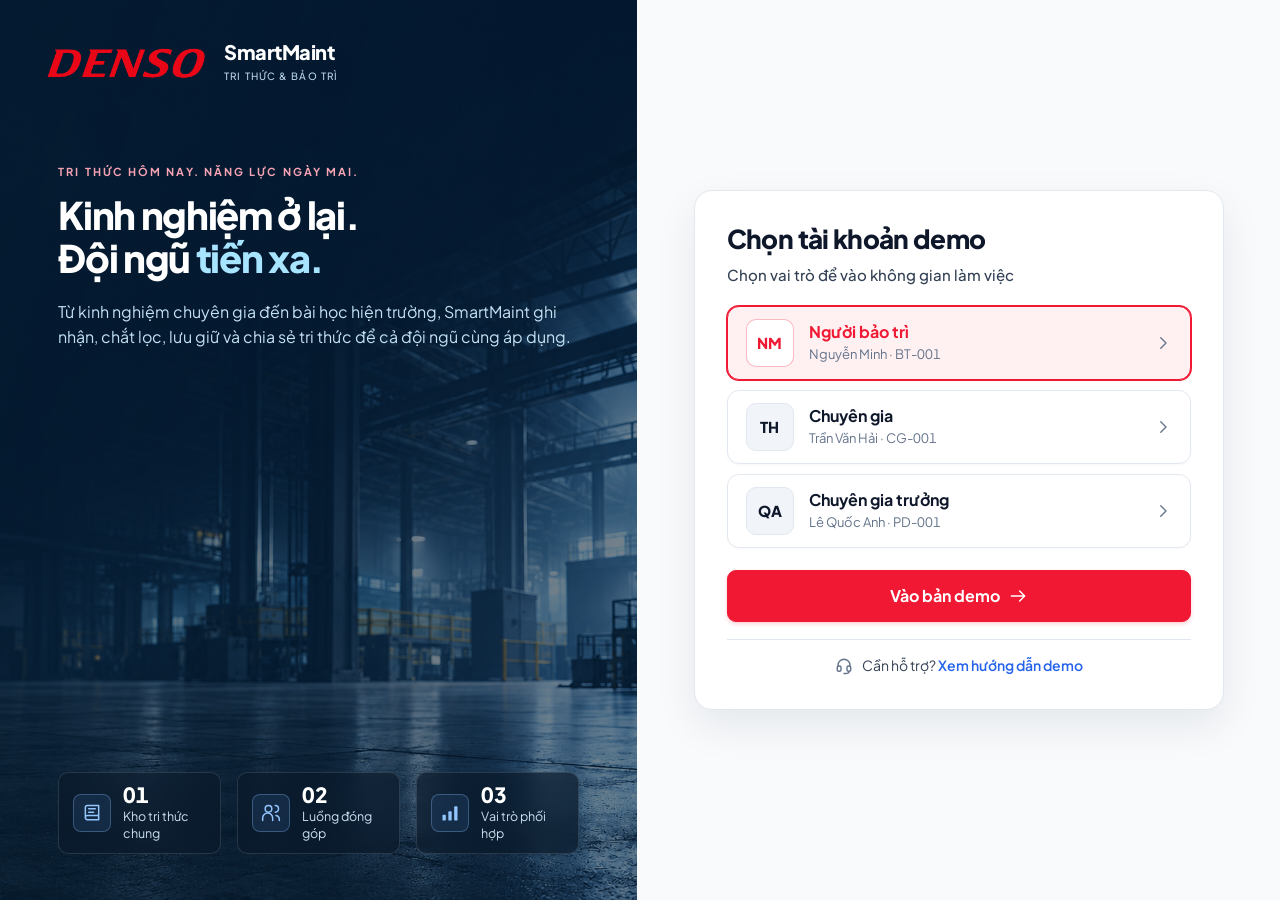
==== frontend/index.html @ ee22d3c8 "Add SmartMaint demo with visual README, Docker setup and deployment configuration" ====
<!doctype html>
<html lang="vi">
  <head>
    <meta charset="UTF-8" />
    <meta name="viewport" content="width=device-width, initial-scale=1.0" />
    <meta name="theme-color" content="#142b3a" />
    <meta name="description" content="Prototype kho tri thức chuyên gia và hồ sơ bảo trì DENSO SmartMaint." />
    <title>DENSO SmartMaint · Tri thức & Bảo trì</title>
    <link rel="icon" type="image/png" href="assets/images/logonho.png" />
    <link rel="apple-touch-icon" href="assets/images/logonho.png" />
    <link rel="stylesheet" href="assets/css/fonts.css" />
    <link rel="stylesheet" href="assets/css/styles.css" />
    <link rel="stylesheet" href="assets/css/theme-compat.css" />
    <link rel="stylesheet" href="workspace/workspace.css" />
  </head>
  <body>
    <a class="skip-link" href="#main-content">Đến nội dung chính</a>
    <div id="app"></div>
    <div id="toast" class="toast" role="status" aria-live="polite"></div>
    <dialog id="modal" class="modal" aria-labelledby="modal-title"></dialog>
    <noscript>Vui lòng bật JavaScript để sử dụng prototype tương tác này.</noscript>
    <script src="prototype/core.js"></script>
    <script src="prototype/data.js"></script>
    <script src="prototype/knowledge.js"></script>
    <script src="prototype/cases.js"></script>
    <script src="assets/js/app.js"></script>
    <script src="prototype/presentation.js"></script>
    <script src="prototype/presentation-engine.js"></script>
    <script src="workspace/workspace.js"></script>
    <script src="prototype/backend.js"></script>
    <script src="prototype/database-views.js"></script>
    <script src="prototype/knowledge-api.js"></script>
  </body>
</html>
---- frontend/assets/css/fonts.css ----
@font-face {
  font-family: 'Plus Jakarta Sans';
  font-style: italic;
  font-weight: 400;
  font-display: swap;
  src: url(../fonts/plus-jakarta-sans-1.ttf) format('truetype');
}
@font-face {
  font-family: 'Plus Jakarta Sans';
  font-style: normal;
  font-weight: 400;
  font-display: swap;
  src: url(../fonts/plus-jakarta-sans-2.ttf) format('truetype');
}
@font-face {
  font-family: 'Plus Jakarta Sans';
  font-style: normal;
  font-weight: 500;
  font-display: swap;
  src: url(../fonts/plus-jakarta-sans-3.ttf) format('truetype');
}
@font-face {
  font-family: 'Plus Jakarta Sans';
  font-style: normal;
  font-weight: 600;
  font-display: swap;
  src: url(../fonts/plus-jakarta-sans-4.ttf) format('truetype');
}
@font-face {
  font-family: 'Plus Jakarta Sans';
  font-style: normal;
  font-weight: 700;
  font-display: swap;
  src: url(../fonts/plus-jakarta-sans-5.ttf) format('truetype');
}
@font-face {
  font-family: 'Plus Jakarta Sans';
  font-style: normal;
  font-weight: 800;
  font-display: swap;
  src: url(../fonts/plus-jakarta-sans-6.ttf) format('truetype');
}
---- frontend/assets/css/styles.css ----
/* DENSO SmartMaint · industrial maintenance workspace · local prototype */
.tour-running { padding-bottom: 380px; }
.split-layout > aside.card > .card-head { flex-wrap: wrap; }
@media(min-width:1001px){.topbar .mobile-menu { display: none; }}
@media(max-width:760px){.tour-running .login-stats { display:flex; gap:12px; margin-top:18px; }.tour-running .login-stats .login-stat { display:flex; flex:1; padding-right:10px; font-size:13px; }.tour-running .login-stats .login-stat strong { font-size:20px; }}
.modal.tour-dialog { position: fixed; top: 12px; left: 50%; transform: translateX(-50%); bottom: auto; margin: 0; width: min(820px,calc(100vw - 24px)); max-width: 820px; max-height: calc(100dvh - 350px); z-index: 299; overflow: auto; }
.tour-dialog .modal-head { position: relative; }
.modal.tour-dialog[open] { animation: none; }
.tour-dialog .modal-footer { position: static; }
.tour-screen { position: fixed; inset: 0; z-index: 300; background: transparent; }
#tour-ring { position: fixed; z-index: 301; pointer-events: auto; padding: 0; background: transparent; cursor: pointer; border: 3px solid #ffcc6b; border-radius: 10px; box-shadow: 0 0 0 9999px #0a192d9e; }
.tour-panel { position: fixed; bottom: 18px; right: 24px; z-index: 302; width: min(700px, calc(100vw - 48px)); max-height: 52vh; overflow-y: auto; background: #fff; color: #182a3b; border: 1px solid #c4d0da; border-top: 5px solid var(--red); border-radius: 16px; padding: 20px 24px; box-shadow: 0 16px 68px #0006; }
.tour-heading { display: flex; align-items: center; justify-content: space-between; gap: 10px; }
.tour-chapter { color: #155c90; font-size: 14px; font-weight: 800; text-transform: uppercase; letter-spacing: .06em; }
.tour-count { color: #5e6d7b; font-size: 14px; font-weight: 700; margin-left: auto; }
.tour-panel h2 { margin: 14px 0 10px; font-size: 23px; }
.tour-panel p { font-size: 16px; line-height: 1.65; }
.tour-explain { display: grid; grid-template-columns: minmax(0, .85fr) minmax(0, 1.15fr); gap: 12px; margin: 12px 0 18px; }
.tour-detail { padding: 14px 16px; border-radius: 10px; background: #eef6fc; border: 1px solid #d8e9f4; }
.tour-detail-result { background: #f8fafb; border-color: #dce3e8; }
.tour-detail-label { display: block; color: #155c90; font-size: 11px; font-weight: 800; letter-spacing: .06em; margin-bottom: 6px; }
.tour-detail p { margin: 0; line-height: 1.45; overflow-wrap: anywhere; }
.tour-panel--briefing { top: 50%; bottom: auto; left: 50%; right: auto; transform: translate(-50%, -50%); width: min(860px, calc(100vw - 28px)); max-height: calc(100dvh - 28px); }
.tour-briefing { margin: 12px 0 18px; }
.tour-briefing-summary { padding: 12px 16px; border-left: 4px solid var(--red); background: var(--red-soft); font-weight: 650; }
.tour-briefing ol { padding-left: 24px; margin: 16px 0; display: grid; gap: 10px; }
.tour-briefing li { line-height: 1.5; padding-left: 5px; }
.tour-briefing li::marker { color: var(--red); font-weight: 800; }
.tour-briefing-note { padding: 12px 16px; border-radius: 8px; background: var(--blue-soft); color: var(--blue); font-size: 14px !important; }
.tour-progress { height: 4px; background: #e5ebf0; border-radius: 4px; overflow: hidden; }
.tour-progress span { display: block; height: 100%; background: var(--red); }
.tour-controls { display: flex; gap: 10px; align-items: center; }
.tour-controls .select { flex: 1; min-width: 0; width: 0; }
.tour-controls .btn { flex: none; }
.tour-panel .tour-footnote { font-size: 13px; color: #5e6d7b; margin: 12px 0 0; }
@media(max-width:760px){.tour-panel { right: 10px; bottom: 10px; width: calc(100vw - 20px); padding: 14px 16px; max-height: 55dvh; }.tour-panel h2{font-size:20px}.tour-explain{display:block}.tour-detail{padding:10px 12px;margin-bottom:8px}.tour-detail p{font-size:14px}.tour-controls{flex-wrap:wrap}.tour-controls .select{order:3;width:100%;flex-basis:100%}.tour-controls .btn:last-child{margin-left:auto}.tour-panel .tour-footnote{display:none}}
@media(max-width:760px){.tour-panel--briefing { top: 50%; left: 10px; right: 10px; bottom: auto; transform: translateY(-50%); max-height: calc(100dvh - 20px); }.tour-panel--briefing .tour-briefing li{font-size:14px}.tour-panel--briefing .tour-briefing-summary{font-size:14px}.tour-panel--briefing .tour-controls{position:sticky;bottom:-16px;background:#fff;padding:12px 0 0}}
:root {
  color-scheme: light;
  font-family: "Plus Jakarta Sans", -apple-system, BlinkMacSystemFont, "Segoe UI", Roboto, Helvetica, Arial, sans-serif;
  font-synthesis: none;
  font-feature-settings: "cv02", "cv03", "cv04", "cv11";
  text-rendering: optimizeLegibility;
  --bg: #f8fafc;
  --surface: #ffffff;
  --surface-soft: #f1f5f9;
  --ink: #0f172a;
  --ink-secondary: #334155;
  --muted: #64748b;
  --line: #e2e8f0;
  --line-strong: #cbd5e1;
  --navy: #0f2744;
  --navy-light: #1e3a5f;
  --red: #F01833;
  --red-hover: #d30f28;
  --red-soft: #fff0f2;
  --red-border: #fed7dc;
  --blue: #2563eb;
  --blue-hover: #1d4ed8;
  --blue-soft: #eff6ff;
  --blue-border: #bfdbfe;
  --teal: #059669;
  --teal-soft: #ecfdf5;
  --teal-border: #a7f3d0;
  --amber: #d97706;
  --amber-soft: #fffbeb;
  --amber-border: #fde68a;
  --purple: #7c3aed;
  --purple-soft: #f5f3ff;
  --purple-border: #ddd6fe;
  --radius: 10px;
  --radius-sm: 8px;
  --radius-lg: 14px;
  --shadow-sm: 0 1px 2px 0 rgba(15, 23, 42, 0.05);
  --shadow: 0 1px 3px 0 rgba(15, 23, 42, 0.06), 0 1px 2px -1px rgba(15, 23, 42, 0.06);
  --shadow-md: 0 4px 6px -1px rgba(15, 23, 42, 0.07), 0 2px 4px -2px rgba(15, 23, 42, 0.07);
  --shadow-lg: 0 10px 15px -3px rgba(15, 23, 42, 0.08), 0 4px 6px -4px rgba(15, 23, 42, 0.04);
  --sidebar-width: 236px;
  --topbar-height: 72px;
  --space-page: 28px;
  --motion: 140ms cubic-bezier(0.16, 1, 0.3, 1);
}
* { box-sizing: border-box; }
html { scroll-padding-top: 96px; }
body { margin: 0; color: var(--ink); background: var(--bg); font-size: 15px; line-height: 1.55; min-width: 320px; font-variant-numeric: tabular-nums; }
button, input, textarea, select { font: inherit; }
button, input, textarea, select, a { -webkit-tap-highlight-color: transparent; }
button { cursor: pointer; color: inherit; }
button, a, input, textarea, select, summary { touch-action: manipulation; }
a { color: var(--blue); text-underline-offset: 3px; }
a:hover { color: var(--navy); }
button:disabled, [aria-disabled="true"] { cursor: not-allowed; opacity: .55; }
button:focus-visible, a:focus-visible, input:focus-visible, textarea:focus-visible, select:focus-visible, summary:focus-visible, [tabindex]:focus-visible {
  outline: 2px solid var(--blue); outline-offset: 2px; scroll-margin-block: 110px;
}
#page-title:focus { outline: none; }
[hidden] { display: none !important; }
h1, h2, h3, h4, p { margin-top: 0; }
h1, h2, h3, h4 { line-height: 1.28; color: var(--ink); overflow-wrap: break-word; }
h1 { margin-bottom: 8px; font-size: clamp(25px, 2.2vw, 32px); letter-spacing: -.03em; font-weight: 750; }
h2 { margin-bottom: 12px; font-size: 20px; letter-spacing: -.02em; font-weight: 700; }
h3 { margin-bottom: 8px; font-size: 17px; letter-spacing: -.01em; font-weight: 650; }
h4 { margin-bottom: 8px; font-size: 15px; font-weight: 650; }
p { margin-bottom: 14px; }
p:last-child { margin-bottom: 0; }
small { font-size: 13px; }
strong, b { font-weight: 650; color: var(--ink); }
ul, ol { padding-left: 22px; }
li + li { margin-top: 6px; }
svg { width: 19px; height: 19px; flex: none; vertical-align: middle; }
img { max-width: 100%; }
hr, .divider { border: 0; border-top: 1px solid var(--line); margin: 24px 0; }
::selection { background: #e0f2fe; color: #0369a1; }
.muted, .subtext { color: var(--muted); }
.subtext { font-size: 14.5px; max-width: 88ch; line-height: 1.5; }
.mono { font-family: ui-monospace, SFMono-Regular, Menlo, Monaco, Consolas, "Liberation Mono", "Courier New", monospace; font-size: .92em; font-variant-numeric: tabular-nums; }
.pre-line { white-space: pre-line; }
.sr-only { position: absolute; width: 1px; height: 1px; padding: 0; margin: -1px; overflow: hidden; clip: rect(0, 0, 0, 0); white-space: nowrap; border: 0; }
.skip-link { position: fixed; left: 16px; top: -80px; z-index: 200; padding: 12px 20px; background: white; color: var(--ink); border: 2px solid var(--blue); border-radius: 6px; font-weight: 600; }
.skip-link:focus { top: 12px; }

/* Persistent application shell */
.app-shell { min-height: 100vh; }
.sidebar-brand { position: fixed; z-index: 51; top: 0; left: 0; width: var(--sidebar-width); height: var(--topbar-height); padding: 0 16px; background: #ffffff; border-bottom: 1px solid var(--line); display: flex; align-items: center; transition: width 180ms ease; }
.sidebar-brand .brand { display: flex; align-items: center; gap: 8px; width: 100%; height: 100%; padding: 0; border: 0; background: transparent; color: var(--ink); text-align: left; }
.sidebar-brand .brand:hover .brand-copy { color: var(--red); }
.sidebar { position: fixed; inset: var(--topbar-height) auto 0 0; z-index: 50; width: var(--sidebar-width); background: #ffffff; color: var(--ink-secondary); border-right: 1px solid var(--line); display: flex; flex-direction: column; padding: 12px 14px 16px; overflow-y: auto; overscroll-behavior: contain; transition: width 180ms ease, padding 180ms ease; }
.brand { display: flex; align-items: center; gap: 12px; padding: 0 8px 24px; text-decoration: none; color: white; }
.brand:hover { color: white; }
.sidebar-brand-logo { display: block; width: 92px; height: auto; flex: none; }
.sidebar-brand .brand-copy { color: var(--ink); font-size: 13.5px; font-weight: 750; line-height: 1.15; letter-spacing: -.02em; white-space: nowrap; }
.sidebar-brand .brand-copy > span { color: var(--muted); font-size: 9px; font-weight: 600; letter-spacing: .05em; margin-top: 3px; display: block; }
.brand-copy { min-width: 0; }
.brand-copy strong, .brand-copy b { display: block; font-size: 19px; color: #fff; letter-spacing: .01em; line-height: 1.15; }
.brand-copy span, .brand-copy small { display: block; color: #cbd5e1; font-size: 12px; margin-top: 4px; }
.nav-heading { display: flex; align-items: center; min-height: 36px; margin-bottom: 6px; }
.nav-section-label { color: var(--muted); font-size: 11px; letter-spacing: .08em; font-weight: 750; text-transform: uppercase; padding: 6px 0 6px 10px; }
.nav-list { display: grid; gap: 4px; margin: 0; padding: 0; list-style: none; }
.nav-item { width: 100%; min-height: 44px; border: 1px solid transparent; border-radius: 8px; display: flex; align-items: center; gap: 11px; background: transparent; color: var(--ink-secondary); text-align: left; text-decoration: none; padding: 10px 12px; font-size: 14.5px; font-weight: 550; line-height: 1.35; transition: all var(--motion); }
.nav-item:hover { color: var(--ink); background: var(--surface-soft); }
.nav-item.active { color: var(--ink); background: var(--surface); border-color: var(--line); box-shadow: inset 3.5px 0 0 var(--red), var(--shadow-sm); font-weight: 650; }
.nav-item svg { width: 19px; height: 19px; opacity: .85; }
.nav-item.active svg { opacity: 1; color: var(--red); }
.nav-item .badge, .nav-count, .count-badge { margin-left: auto; padding: 2px 7px; min-width: 22px; text-align: center; color: #fff; background: var(--red); border-color: transparent; border-radius: 5px; font-size: 12px; font-weight: 700; }
.sidebar-bottom { margin-top: auto; padding-top: 14px; }
.sidebar-collapse-row { display: flex; align-items: center; width: 100%; margin-bottom: 8px; }
.sidebar-toggle { display: inline-flex; align-items: center; justify-content: center; gap: 8px; width: 100%; height: 38px; padding: 0 12px; border: 1px solid var(--line); border-radius: 8px; background: var(--bg); color: var(--ink-secondary); font-size: 13.5px; font-weight: 600; cursor: pointer; transition: all var(--motion); }
.sidebar-toggle:hover { background: #e2e8f0; color: var(--ink); border-color: var(--line-strong); }
.sidebar-toggle-icon { display: inline-grid; place-items: center; flex: none; width: 16px; height: 16px; }
.sidebar-toggle-icon svg { width: 15px; height: 15px; transform: rotate(180deg); transition: transform var(--motion); }
.sidebar-toggle-text { font-size: 13px; font-weight: 600; white-space: nowrap; }
.sidebar-bottom > .notice { margin-bottom: 14px; background: var(--surface-soft); border-color: var(--line); color: var(--ink-secondary); font-size: 13px; }
.sidebar-bottom .footer-note { color: var(--muted); padding: 0 8px; }
.user-card { display: flex; align-items: center; justify-content: space-between; gap: 6px; border-top: 1px solid var(--line); padding: 10px 0 2px; min-width: 0; }
.user-card-main { display: flex; align-items: center; gap: 10px; flex: 1; min-width: 0; padding: 6px 8px; border: 1px solid transparent; border-radius: 8px; background: transparent; color: inherit; text-align: left; cursor: pointer; transition: all var(--motion); }
.user-card-main:hover { color: var(--ink); background: var(--surface-soft); border-color: var(--line); }
.user-copy { min-width: 0; flex: 1; overflow: hidden; }
.user-copy strong { display: block; color: var(--ink); font-size: 14px; font-weight: 700; line-height: 1.25; white-space: nowrap; overflow: hidden; text-overflow: ellipsis; }
.user-copy .source-meta { display: block; color: var(--muted); font-size: 12px; line-height: 1.25; margin-top: 2px; white-space: nowrap; overflow: hidden; text-overflow: ellipsis; }
.user-logout-btn { display: inline-grid; place-items: center; flex: none; width: 34px; height: 34px; border: 1px solid var(--line); border-radius: 8px; background: var(--bg); color: var(--muted); cursor: pointer; transition: all var(--motion); }
.user-logout-btn:hover { background: #fee2e2; color: var(--red); border-color: #fca5a5; }
.user-logout-btn svg { width: 16px; height: 16px; }
.avatar { width: 40px; height: 40px; display: inline-grid; place-items: center; flex: none; border-radius: 8px; color: var(--navy); background: #e2e8f0; font-size: 13.5px; font-weight: 750; border: 1px solid var(--line-strong); }
.sidebar .avatar { color: var(--navy); background: #f1f5f9; border-color: var(--line); }
.avatar-small { width: 30px; height: 30px; border-radius: 6px; font-size: 12px; }
.app-main { margin-left: var(--sidebar-width); min-height: 100vh; min-width: 0; }
@media (min-width: 1001px) {
  .app-shell.sidebar-collapsed .sidebar-brand { width: 68px; padding: 0 8px; justify-content: center; border-right: none; }
  .app-shell.sidebar-collapsed .sidebar-brand .brand { justify-content: center; }
  .app-shell.sidebar-collapsed .sidebar-brand .brand-copy { display: none; }
  .app-shell.sidebar-collapsed .sidebar-brand-logo { width: 50px; }
  .app-shell.sidebar-collapsed .sidebar { width: 68px; padding-inline: 8px; }
  .app-shell.sidebar-collapsed .app-main { margin-left: 68px; }
  .app-shell.sidebar-collapsed .topbar { padding-left: var(--space-page); }
  .app-shell.sidebar-collapsed .nav-heading { display: none; }
  .app-shell.sidebar-collapsed .nav-section-label,
  .app-shell.sidebar-collapsed .nav-text,
  .app-shell.sidebar-collapsed .user-copy { display: none; }
  .app-shell.sidebar-collapsed .sidebar-collapse-row { justify-content: center; padding: 0 0 6px; margin-bottom: 6px; }
  .app-shell.sidebar-collapsed .sidebar-toggle { width: 36px; height: 36px; min-height: 36px; padding: 0; border-radius: 8px; }
  .app-shell.sidebar-collapsed .sidebar-toggle-text { display: none; }
  .app-shell.sidebar-collapsed .sidebar-toggle-icon svg { transform: none; }
  .app-shell.sidebar-collapsed .nav-item { position: relative; justify-content: center; padding-inline: 0; }
  .app-shell.sidebar-collapsed .nav-item .count-badge { position: absolute; top: 2px; right: 2px; min-width: 16px; height: 16px; margin: 0; padding: 0 3px; font-size: 10px; line-height: 16px; }
  .app-shell.sidebar-collapsed .sidebar-bottom .user-card { flex-direction: column; align-items: center; justify-content: center; padding: 10px 0 0; gap: 8px; }
  .app-shell.sidebar-collapsed .sidebar-bottom .user-card-main { padding: 0; justify-content: center; border: none; }
  .app-shell.sidebar-collapsed .sidebar-bottom .avatar { width: 40px; height: 40px; }
  .app-shell.sidebar-collapsed .sidebar-bottom .user-logout-btn { width: 36px; height: 36px; }
}
.topbar { position: sticky; top: 0; z-index: 30; display: flex; align-items: center; justify-content: space-between; gap: 20px; height: var(--topbar-height); min-height: var(--topbar-height); padding: 0 var(--space-page); border-bottom: 1px solid var(--line); background: rgba(255, 255, 255, .96); backdrop-filter: blur(8px); }
.breadcrumbs { display: flex; align-items: center; flex-wrap: wrap; gap: 8px; font-size: 14px; color: var(--muted); min-width: 0; }
.breadcrumbs strong, .breadcrumbs b { color: var(--ink); font-weight: 650; }
.breadcrumbs svg { width: 15px; height: 15px; color: var(--muted); }
.topbar-actions { display: flex; align-items: center; gap: 10px; flex: none; }
.topbar-actions .badge { font-size: 12.5px; }
.content { width: 100%; max-width: 1540px; margin: 0 auto; padding: 26px var(--space-page) 44px; min-width: 0; }
.topbar-save-state { white-space: nowrap; padding-right: 12px; border-right: 1px solid var(--line); font-size: 13px; color: var(--muted); display: inline-flex; align-items: center; gap: 6px; }
.topbar-save-state::before { content: ""; display: inline-block; width: 7px; height: 7px; border-radius: 50%; background: var(--teal); }
.topbar-save-state.save-error::before { background: var(--red); }
.mobile-menu { display: none; }
.sidebar-overlay { display: none; }
.page-head { display: flex; align-items: center; justify-content: space-between; gap: 16px; margin-bottom: 20px; min-height: 42px; }
.page-head:empty { display: none; margin: 0; }
.page-head h1 { margin: 0; font-size: 24px; font-weight: 700; color: var(--ink); letter-spacing: -0.025em; line-height: 1.25; }
.page-head .actions { padding-top: 0; justify-content: flex-end; flex: none; margin-left: auto; display: flex; align-items: center; gap: 10px; }
.eyebrow {
  display: block;
  font-size: 11.5px;
  font-weight: 700;
  letter-spacing: 0.08em;
  text-transform: uppercase;
  color: var(--red);
  margin-bottom: 5px;
}
.page-head .subtext {
  margin: 5px 0 0;
  font-size: 13.5px;
  color: var(--muted);
  line-height: 1.45;
}

/* Buttons, state, and feedback */
.actions { display: flex; align-items: center; flex-wrap: wrap; gap: 10px; }
.btn { display: inline-flex; align-items: center; justify-content: center; gap: 8px; min-height: 42px; padding: 9px 18px; border-radius: var(--radius-sm); border: 1px solid var(--line-strong); background: #ffffff; color: var(--ink-secondary); text-align: center; text-decoration: none; font-size: 14.5px; font-weight: 600; line-height: 1.35; font-variant-numeric: tabular-nums; transition: all var(--motion); }
.btn:hover { background: var(--surface-soft); border-color: var(--muted); color: var(--ink); }
.btn:active { background: #e2e8f0; transform: translateY(0.5px); }
.btn svg { width: 17px; height: 17px; }
.btn-primary { color: #ffffff; background: var(--red); border-color: var(--red); box-shadow: 0 1px 2px rgba(240, 24, 51, 0.2); }
.btn-primary:hover { color: #ffffff; background: var(--red-hover); border-color: var(--red-hover); box-shadow: 0 2px 4px rgba(240, 24, 51, 0.25); }
.btn-primary:active { background: #b80c21; }
.btn-secondary { background: #ffffff; color: var(--ink); }
.btn-ghost { background: transparent; border-color: transparent; color: var(--blue); box-shadow: none; }
.btn-ghost:hover { background: var(--blue-soft); border-color: transparent; color: var(--blue-hover); }
.btn-danger { border-color: var(--red-border); background: var(--red-soft); color: var(--red); }
.btn-danger:hover { border-color: #f87171; background: #fee2e2; color: #991b1b; }
.btn-small { min-height: 36px; padding: 6px 13px; font-size: 13.5px; border-radius: 6px; }
.btn:disabled:hover { background: inherit; }
.btn-primary:disabled:hover { background: var(--red); color: #fff; border-color: var(--red); }
.icon-btn { position: relative; width: 40px; min-width: 40px; min-height: 40px; border: 1px solid var(--line); border-radius: 8px; background: #ffffff; color: var(--muted); display: inline-grid; place-items: center; transition: all var(--motion); }
.icon-btn:hover { background: var(--surface-soft); border-color: var(--line-strong); color: var(--ink); }
.icon-btn .badge { position: absolute; right: -5px; top: -6px; padding: 1px 6px; min-width: 20px; font-size: 12px; background: var(--red); color: white; border: 2px solid white; }
.badge { display: inline-flex; align-items: center; justify-content: center; gap: 5px; width: fit-content; max-width: 100%; border-radius: 6px; padding: 3px 9px; background: var(--surface-soft); border: 1px solid var(--line); color: var(--ink-secondary); font-size: 12.5px; font-weight: 650; line-height: 1.4; vertical-align: middle; overflow-wrap: anywhere; font-variant-numeric: tabular-nums; }
.badge svg { width: 13px; height: 13px; }
.badge-neutral { background: #f1f5f9; border-color: #e2e8f0; color: #475569; }
.badge-blue { background: var(--blue-soft); border-color: var(--blue-border); color: #1d4ed8; }
.badge-green { background: var(--teal-soft); border-color: var(--teal-border); color: #047857; }
.badge-amber { background: var(--amber-soft); border-color: var(--amber-border); color: #b45309; }
.badge-red { background: var(--red-soft); border-color: var(--red-border); color: var(--red); }
.badge-purple { background: var(--purple-soft); border-color: var(--purple-border); color: #6d28d9; }
.notice { border: 1px solid var(--line); border-left: 3.5px solid var(--blue); background: var(--surface-soft); border-radius: 8px; padding: 14px 17px; margin-bottom: 18px; color: var(--ink-secondary); font-size: 14.5px; line-height: 1.55; overflow-wrap: break-word; }
.notice p + p { margin-top: 8px; }
.notice .actions { margin-top: 12px; }
.notice > svg { margin-right: 6px; }
.notice-info { border-color: var(--blue-border); border-left-color: var(--blue); background: var(--blue-soft); color: #1e3a8a; }
.notice-warning { border-color: var(--amber-border); border-left-color: var(--amber); background: var(--amber-soft); color: #78350f; }
.notice-success { border-color: var(--teal-border); border-left-color: var(--teal); background: var(--teal-soft); color: #064e3b; }
.notice-danger { border-color: var(--red-border); border-left-color: var(--red); background: var(--red-soft); color: #7f1d1d; }
.notice:last-child { margin-bottom: 0; }
.error-summary { display: block; margin: 0 0 18px; padding: 13px 16px; background: var(--red-soft); border: 1px solid var(--red-border); border-left: 4px solid var(--red); border-radius: 7px; color: #991b1b; font-weight: 600; font-size: 14px; }
.error-summary:empty { display: none; }
.save-state { display: inline-flex; align-items: center; gap: 7px; color: var(--teal); font-size: 13px; font-weight: 550; min-height: 25px; }
.save-state[data-state="saving"], .save-state.pending { color: var(--amber); }
.save-state[data-state="error"], .save-state.error { color: var(--red); }
.save-state svg { width: 15px; height: 15px; }
.row-between { display: flex; justify-content: space-between; align-items: center; flex-wrap: wrap; gap: 12px; }
.text-link { min-height: 42px; display: inline-flex; align-items: center; gap: 6px; padding: 6px 0; background: transparent; border: 0; color: var(--blue); text-decoration: none; text-align: left; font-size: 14.5px; font-weight: 600; }
.text-link:hover { color: var(--navy); text-decoration: underline; }
.text-link svg { width: 16px; height: 16px; }
.pill-list { display: flex; align-items: center; flex-wrap: wrap; gap: 8px; }
.context-tag { display: inline-flex; align-items: center; gap: 6px; padding: 5px 9px; border: 1px solid var(--line); border-radius: 6px; background: var(--surface-soft); color: var(--ink-secondary); font-size: 13px; line-height: 1.4; }
.context-tag svg { width: 14px; height: 14px; }

/* Cards, columns and operational summaries */
.card { background: var(--surface); border: 1px solid var(--line); border-radius: var(--radius); box-shadow: var(--shadow-sm); min-width: 0; overflow-wrap: break-word; }
.card-head { display: flex; justify-content: space-between; align-items: center; gap: 16px; padding: 16px 20px; border-bottom: 1px solid var(--line); }
.card-head h2, .card-head h3, .card-head .section-title { margin: 0; }
.card-head > div { min-width: 0; }
.card-head .subtext { margin-top: 5px; }
.card-body { padding: 20px; min-width: 0; }
.card > .card-body:first-child { border-radius: inherit; }
.card + .card { margin-top: 20px; }
.stack { display: grid; gap: 18px; min-width: 0; align-content: start; }
.stack > .card + .card, .grid-2 > .card + .card, .grid-3 > .card + .card, .dashboard-grid > .card + .card, .split-layout > .card + .card { margin-top: 0; }
.stack > .notice { margin-bottom: 0; }
.stack > .field, .stack > h2, .stack > h3, .stack > .section-title { margin-bottom: 0; }
.section-title { font-size: 17px; font-weight: 700; margin-bottom: 14px; color: var(--ink); }
.grid-2, .grid-3, .form-grid, .dashboard-grid, .split-layout, .stat-grid { display: grid; gap: 18px; min-width: 0; }
.grid-2, .form-grid { grid-template-columns: repeat(2, minmax(0, 1fr)); }
.grid-3 { grid-template-columns: repeat(3, minmax(0, 1fr)); }
.dashboard-grid { grid-template-columns: minmax(0, 1.75fr) minmax(320px, 1fr); align-items: stretch; }
.dashboard-grid > * { min-width: 0; }
.dashboard-card { height: 480px; display: flex; flex-direction: column; overflow: hidden; }
.dashboard-card .card-head { flex: none; min-height: 64px; height: 64px; padding: 0 20px; display: flex; align-items: center; justify-content: space-between; border-bottom: 1px solid var(--line); box-sizing: border-box; }
.dashboard-card .card-head h2 { margin: 0; font-size: 18px; font-weight: 700; color: var(--ink); line-height: 1.25; }
.dashboard-card--half .card-head { min-height: 54px; height: 54px; }
.dashboard-card .card-scroll-body { flex: 1; min-height: 0; overflow-y: auto; overscroll-behavior: contain; }
.dashboard-grid aside .card-scroll-body.card-body { padding: 14px 20px 16px; }
.dashboard-grid .dashboard-card--half { height: calc((480px - 18px) / 2); }
.card-scroll-body::-webkit-scrollbar { width: 6px; }
.card-scroll-body::-webkit-scrollbar-track { background: transparent; }
.card-scroll-body::-webkit-scrollbar-thumb { background: var(--line-strong); border-radius: 4px; }
.card-scroll-body::-webkit-scrollbar-thumb:hover { background: var(--muted); }
.card-scroll-body { scrollbar-width: thin; scrollbar-color: var(--line-strong) transparent; }
.span-2 { grid-column: 1 / -1; }
.stat-grid { grid-template-columns: repeat(4, minmax(0, 1fr)); margin-bottom: 22px; gap: 14px; }
.stat-card { position: relative; border: 1px solid var(--line); background: #ffffff; border-radius: var(--radius); padding: 18px 20px; min-width: 0; box-shadow: var(--shadow-sm); }
.stat-card-action { display: block; width: 100%; color: inherit; font: inherit; text-align: left; cursor: pointer; transition: all var(--motion); }
.stat-card-action:hover { border-color: var(--line-strong); background: #ffffff; box-shadow: var(--shadow-md); transform: translateY(-1px); }
.stat-card-action:focus-visible { outline: 2px solid var(--blue); outline-offset: 2px; }
.stat-card svg { float: right; width: 20px; height: 20px; color: var(--muted); }
.stat-card-action:hover svg { color: var(--blue); }
.metric-value { font-size: 30px; line-height: 1.15; color: var(--ink); font-weight: 750; letter-spacing: -.03em; margin: 9px 0 4px; font-variant-numeric: tabular-nums; }
.metric-label { font-size: 13.5px; font-weight: 650; color: var(--muted); }
.stat-card .muted, .stat-card small { font-size: 12.5px; color: var(--muted); }
.quick-action { display: flex; align-items: center; gap: 14px; width: 100%; min-height: 76px; padding: 16px 18px; text-decoration: none; text-align: left; color: var(--ink); background: #fff; border: 1px solid var(--line); border-radius: 9px; box-shadow: var(--shadow-sm); transition: all var(--motion); }
.quick-action:hover { background: var(--surface-soft); border-color: var(--line-strong); box-shadow: var(--shadow-md); }
.quick-action > svg { width: 22px; height: 22px; color: var(--red); }
.quick-action > div { flex: 1; min-width: 0; }
.quick-action strong { display: block; font-size: 15.5px; font-weight: 650; }
.quick-action small, .quick-action .muted { display: block; font-size: 13px; font-weight: 400; margin-top: 3px; color: var(--muted); }
.quick-action + .quick-action { margin-top: 10px; }
.status-strip { display: flex; align-items: stretch; gap: 0; border: 1px solid var(--line); border-radius: 9px; background: #ffffff; margin-bottom: 22px; overflow: hidden; box-shadow: var(--shadow-sm); }
.status-strip > * { flex: 1; min-width: 0; padding: 14px 18px; border-right: 1px solid var(--line); }
.status-strip > :last-child { border-right: 0; }
.status-strip small, .status-strip .muted { display: block; font-size: 12.5px; margin-bottom: 6px; color: var(--muted); font-weight: 600; text-transform: uppercase; letter-spacing: 0.04em; }
.status-strip .badge { font-size: 13.5px; }
.kv-list { display: grid; gap: 0; margin: 0; font-size: 14.5px; }
.kv-list > div { display: grid; grid-template-columns: minmax(110px, .75fr) minmax(0, 1.25fr); gap: 14px; padding: 11px 0; border-bottom: 1px solid var(--line); }
.kv-list > div:first-child { padding-top: 0; }
.kv-list > div:last-child { border-bottom: 0; padding-bottom: 0; }
.kv-list dt { color: var(--muted); font-weight: 500; font-size: 13.5px; }
.kv-list dd { margin: 0; overflow-wrap: break-word; font-weight: 600; color: var(--ink); }
.kv-list:has(> dt) { grid-template-columns: minmax(90px, .8fr) minmax(0, 1.2fr); gap: 10px 14px; }
.kv-list > dt, .kv-list > dd { padding-bottom: 10px; border-bottom: 1px solid var(--line); }
.kv-list > dt:nth-last-child(2), .kv-list > dd:last-child { border-bottom: 0; padding-bottom: 0; }
.review-queue-count { display: inline-grid; place-items: center; min-width: 28px; height: 28px; padding: 0 7px; border-radius: 6px; background: var(--red-soft); color: var(--red); font-size: 14px; font-weight: 750; }

/* Inputs and guided capture */
.field { display: flex; flex-direction: column; gap: 6px; min-width: 0; margin-bottom: 16px; }
.form-grid > .field { margin-bottom: 0; }
.form-grid { margin-bottom: 18px; }
.field-label, .field > label { display: block; color: var(--ink-secondary); font-size: 13.5px; font-weight: 650; line-height: 1.4; }
.field-label .muted { font-weight: 400; }
.field label em, .required-mark { color: var(--red); font-style: normal; font-weight: 700; margin-left: 2px; }
.input, .textarea, .select, .field input:not([type="checkbox"]):not([type="radio"]), .field textarea, .field select { width: 100%; min-width: 0; min-height: 44px; border: 1px solid var(--line-strong); border-radius: var(--radius-sm); background: #ffffff; color: var(--ink); padding: 9px 13px; font-size: 14.5px; line-height: 1.5; font-variant-numeric: tabular-nums; transition: all var(--motion); }
.input:hover, .textarea:hover, .select:hover { border-color: var(--muted); }
.input:focus, .textarea:focus, .select:focus, .field input:focus, .field textarea:focus, .field select:focus { border-color: var(--blue); outline: none; box-shadow: 0 0 0 3px rgba(37, 99, 235, 0.12); }
.textarea, .field textarea { min-height: 110px; resize: vertical; }
.textarea[rows="2"], .field textarea[rows="2"] { min-height: 80px; }
.textarea[rows="3"], .field textarea[rows="3"] { min-height: 100px; }
.textarea[rows="6"], .field textarea[rows="6"] { min-height: 160px; }
.textarea[rows="8"], .field textarea[rows="8"] { min-height: 210px; }
.textarea[rows="10"], .field textarea[rows="10"] { min-height: 250px; }
.select, .field select { padding-right: 32px; cursor: pointer; }
input::placeholder, textarea::placeholder { color: #94a3b8; opacity: 1; }
input:disabled, textarea:disabled, select:disabled { background: var(--surface-soft) !important; color: var(--muted) !important; border-color: var(--line) !important; cursor: not-allowed; opacity: 1; }
input[readonly], textarea[readonly] { background: var(--surface-soft); color: var(--ink-secondary); }
input[type="checkbox"], input[type="radio"] { accent-color: var(--blue); width: 18px; height: 18px; flex: none; cursor: pointer; margin: 2px 0 0; }
input[aria-invalid="true"], textarea[aria-invalid="true"], select[aria-invalid="true"] { border-color: var(--red); background: #fffbfa; }
.field-hint { color: var(--muted); font-size: 12.5px; line-height: 1.45; }
.field-error { color: var(--red); font-size: 12.5px; font-weight: 600; }
.check-line { display: flex; align-items: flex-start; gap: 10px; padding: 10px 0; min-height: 42px; cursor: pointer; font-size: 14.5px; line-height: 1.5; color: var(--ink-secondary); }
.check-line small { display: block; color: var(--muted); margin-top: 3px; }
.radio-card { display: flex; align-items: flex-start; gap: 12px; min-height: 66px; padding: 15px 17px; border: 1px solid var(--line-strong); border-radius: 9px; background: #ffffff; cursor: pointer; transition: all var(--motion); }
.radio-card:hover { border-color: var(--muted); background: var(--surface-soft); }
.radio-card:has(input:checked) { border-color: var(--blue); background: var(--blue-soft); box-shadow: 0 0 0 1px var(--blue); }
.radio-card strong { display: block; margin-bottom: 3px; font-size: 14.5px; color: var(--ink); }
.radio-card small { display: block; color: var(--muted); line-height: 1.45; }
.radio-card input { margin-top: 3px; }
.sticky-actions { position: sticky; bottom: 0; z-index: 12; display: flex; justify-content: space-between; align-items: center; flex-wrap: wrap; gap: 12px; margin-top: 22px; padding: 14px 18px; background: rgba(255, 255, 255, 0.96); backdrop-filter: blur(8px); border: 1px solid var(--line); border-radius: 9px; box-shadow: 0 -4px 16px rgba(15, 23, 42, 0.05); }
.sticky-actions > .actions:only-child { margin-left: auto; }
.filter-bar { display: flex; align-items: flex-end; flex-wrap: wrap; gap: 12px; margin-bottom: 20px; }
.filter-bar > .field { margin: 0; flex: 1; min-width: 170px; }
.filter-bar > .input { flex: 1; min-width: 220px; }
.filter-bar > .select { width: auto; min-width: 170px; }
.search-box { display: flex; align-items: center; gap: 10px; padding: 0 12px; border: 1px solid var(--line-strong); border-radius: 7px; background: #ffffff; min-height: 44px; min-width: 220px; flex: 1; transition: all var(--motion); }
.search-box:focus-within { border-color: var(--blue); box-shadow: 0 0 0 3px rgba(37, 99, 235, 0.12); }
.search-box > svg { width: 18px; height: 18px; color: var(--muted); }
.search-box input { width: 100%; min-width: 0; min-height: 42px; border: 0; padding: 8px 0; background: transparent; color: var(--ink); outline: none; font-size: 14.5px; }

/* Navigation within a record */
.tabs { display: flex; align-items: stretch; gap: 4px; padding: 4px; margin: 0 0 22px; border: 1px solid var(--line); border-radius: 9px; background: var(--surface-soft); overflow-x: auto; overscroll-behavior-inline: contain; }
.tab { flex: 1; min-height: 44px; padding: 9px 15px; background: transparent; color: var(--ink-secondary); border: 1px solid transparent; border-radius: 7px; font-size: 14.5px; font-weight: 600; text-align: center; white-space: nowrap; transition: background-color var(--motion), color var(--motion), border-color var(--motion); }
.tab:hover { background: rgba(255, 255, 255, 0.7); color: var(--ink); }
.tab.active, .tab[aria-selected="true"] { border-color: var(--line); color: var(--ink); background: #ffffff; box-shadow: 0 1px 3px rgba(15, 23, 42, 0.08); font-weight: 700; }
.tab .badge { margin-left: 6px; padding: 2px 7px; font-size: 11.5px; }
.stepper { display: flex; gap: 10px; align-items: stretch; margin-bottom: 22px; padding: 0; list-style: none; }
.step { position: relative; display: flex; align-items: center; gap: 10px; flex: 1; min-width: 0; padding: 12px 14px; border: 1px solid var(--line); border-radius: 8px; color: var(--ink-secondary); background: #ffffff; font-size: 13.5px; line-height: 1.4; transition: all var(--motion); }
.step.active { background: var(--blue-soft); border-color: var(--blue-line); color: var(--blue); font-weight: 700; box-shadow: 0 0 0 1px var(--blue-line); }
.step.complete { background: var(--emerald-soft); border-color: var(--emerald-line); color: var(--emerald); font-weight: 600; }
.step > span:first-child:not(:only-child) { display: inline-grid; place-items: center; min-width: 26px; height: 26px; border-radius: 50%; background: #ffffff; border: 1.5px solid currentColor; font-size: 12.5px; font-weight: 700; }

/* Lists and reference material */
.list { display: grid; gap: 0; margin: 0; padding: 0; list-style: none; }
.list-item { padding: 16px 0; border-bottom: 1px solid var(--line); }
.list-item:first-child { padding-top: 0; }
.list-item:last-child { padding-bottom: 0; border-bottom: 0; }
.list-item p { margin: 6px 0 0; }
.case-row { display: flex; align-items: stretch; gap: 20px; padding: 16px 20px; border-bottom: 1px solid var(--line); transition: background-color var(--motion); }
.case-row:last-child { border-bottom: 0; }
.case-row:hover { background: var(--surface-soft); }
.case-main { flex: 1; min-width: 0; display: flex; flex-direction: column; justify-content: space-between; }
.case-main .case-meta { display: flex; align-items: center; gap: 8px; margin-bottom: 4px; flex-wrap: wrap; }
.case-title { margin: 2px 0 4px; font-size: 15.5px; font-weight: 700; color: var(--ink); line-height: 1.35; }
.case-title .text-link { min-height: 0; padding: 0; font-size: 15.5px; font-weight: 700; color: #1d4ed8; line-height: 1.35; text-decoration: none; display: inline; text-align: left; }
.case-title .text-link:hover { color: var(--blue-hover); text-decoration: underline; }
.case-main .subtext { margin: 0 0 4px; font-size: 13.5px; color: var(--ink-secondary); line-height: 1.45; }
.case-main .next-action-label { display: flex; align-items: center; gap: 6px; font-size: 12.5px; color: var(--muted); line-height: 1.4; }
.case-side { flex: none; display: flex; flex-direction: column; align-items: flex-end; justify-content: space-between; gap: 8px; min-width: 154px; }
.case-side .case-tags { display: flex; align-items: center; gap: 6px; justify-content: flex-end; flex-wrap: wrap; }
.case-side .case-report-tag { display: flex; align-items: center; justify-content: flex-end; min-height: 24px; }
.case-side .btn { width: 154px; min-width: 154px; min-height: 38px; height: 38px; padding: 6px 14px; font-size: 13.5px; font-weight: 600; border-radius: 8px; display: inline-flex; align-items: center; justify-content: center; text-align: center; white-space: nowrap; box-sizing: border-box; }
.badge-case-id { background: var(--surface-soft); border: 1px solid var(--line-strong); color: var(--ink); font-family: ui-monospace, SFMono-Regular, Menlo, Monaco, Consolas, monospace; font-size: 12px; font-weight: 700; letter-spacing: 0.02em; padding: 2.5px 8px; border-radius: 6px; }

/* Knowledge records in Dashboard (DENSO Plant MES grade) */
.kb-scroll-body {
  padding: 13px 16px 15px;
  display: flex;
  flex-direction: column;
  gap: 10px;
}
.kb-item-card {
  position: relative;
  display: flex;
  flex-direction: column;
  gap: 8px;
  padding: 12px 14px;
  background: #ffffff;
  border: 1px solid var(--line);
  border-radius: 9px;
  box-shadow: 0 1px 3px rgba(15, 23, 42, 0.03);
  transition: all var(--motion);
  cursor: pointer;
  box-sizing: border-box;
}
.kb-item-card:hover {
  background: #ffffff;
  border-color: #cbd5e1;
  box-shadow: 0 4px 12px rgba(15, 23, 42, 0.06);
  transform: translateY(-1px);
}
.kb-item-head {
  display: flex;
  align-items: center;
  justify-content: space-between;
  gap: 8px;
}
.kb-item-badges {
  display: flex;
  align-items: center;
  gap: 5px;
  flex-wrap: wrap;
}
.kb-item-badges .badge {
  padding: 2px 7px;
  font-size: 11.5px;
  line-height: 1.35;
  border-radius: 5px;
}
.kb-item-badges .badge-case-id {
  padding: 2px 6px;
  font-size: 11.5px;
  line-height: 1.35;
}
.kb-item-date {
  display: inline-flex;
  align-items: center;
  gap: 4px;
  font-size: 11.5px;
  color: var(--muted);
  white-space: nowrap;
  flex-shrink: 0;
}
.kb-item-date svg {
  width: 12px;
  height: 12px;
}
.badge-family {
  background: #f8fafc;
  border-color: #cbd5e1;
  color: #334155;
  font-weight: 600;
}
.badge-family--vision {
  background: #eff6ff;
  border-color: #bfdbfe;
  color: #1e40af;
}
.badge-family--cnc {
  background: #f1f5f9;
  border-color: #cbd5e1;
  color: #334155;
}
.kb-item-title {
  margin: 0;
  font-size: 14.5px;
  font-weight: 700;
  line-height: 1.38;
}
.kb-title-btn {
  display: inline;
  padding: 0;
  margin: 0;
  border: 0;
  background: transparent;
  color: #1d4ed8;
  font-family: inherit;
  font-size: 14.5px;
  font-weight: 700;
  line-height: 1.38;
  text-align: left;
  cursor: pointer;
  transition: color var(--motion);
}
.kb-item-card:hover .kb-title-btn {
  color: var(--blue-hover);
  text-decoration: underline;
}
.kb-item-snippet {
  margin: 0;
  font-size: 12.5px;
  color: var(--ink-secondary);
  line-height: 1.45;
  display: -webkit-box;
  -webkit-line-clamp: 1;
  -webkit-box-orient: vertical;
  overflow: hidden;
}
.kb-item-footer {
  display: flex;
  align-items: center;
  justify-content: space-between;
  gap: 10px;
  padding-top: 6px;
  border-top: 1px dashed var(--line);
  margin-top: 2px;
}
.kb-item-author {
  display: inline-flex;
  align-items: center;
  gap: 5px;
  font-size: 12px;
  color: var(--muted);
  font-weight: 500;
}
.kb-item-author svg {
  width: 13px;
  height: 13px;
  color: var(--muted);
}
.kb-item-action-hint {
  display: inline-flex;
  align-items: center;
  gap: 4px;
  font-size: 12px;
  font-weight: 600;
  color: #2563eb;
  transition: all var(--motion);
}
.kb-arrow-icon {
  display: inline-block;
  transition: transform var(--motion);
}
.kb-item-card:hover .kb-arrow-icon {
  transform: translateX(3px);
}
.source-card { border: 1px solid var(--line); border-radius: 10px; padding: 20px; background: #ffffff; min-width: 0; box-shadow: 0 1px 3px rgba(15, 23, 42, 0.04); }
.source-card + .source-card { margin-top: 14px; }
.source-card h3, .source-card h4 { margin: 8px 0; color: var(--ink); font-weight: 700; }
.source-card p { margin-bottom: 12px; font-size: 14.5px; color: var(--ink-secondary); }
.source-card .actions { margin-top: 14px; }
.dashboard-grid aside .card-body.stack { gap: 0; }
.dashboard-grid aside .source-card { margin: 0; padding: 14px 0; border: 0; border-bottom: 1px solid var(--line); border-radius: 0; background: transparent; box-shadow: none; }
.dashboard-grid aside .source-card:first-child { padding-top: 0; }
.dashboard-grid aside .source-card:last-child { padding-bottom: 0; border-bottom: 0; }
.dashboard-grid aside .source-card h3 { margin: 6px 0 0; font-size: 15px; line-height: 1.4; }
.source-meta { display: flex; align-items: center; flex-wrap: wrap; gap: 7px 12px; margin-top: 7px; color: var(--muted); font-size: 13px; line-height: 1.5; }
.source-meta:first-child { margin-top: 0; }
.source-card .grid-3 { gap: 14px; margin: 15px 0; }
.source-card .grid-3 > div { padding: 13px 15px; background: var(--surface-soft); border: 1px solid var(--line); border-radius: 8px; font-size: 14px; }
.source-card .grid-3 h4 { font-size: 14px; color: var(--ink); }
.source-panel { padding: 18px; background: var(--surface-soft); border: 1px solid var(--line); border-radius: 9px; }
.source-panel h3 { font-size: 16.5px; color: var(--ink); }
.source-panel p, .source-panel li { font-size: 14px; color: var(--ink-secondary); }
/* Notifications center & individual cards */
.notifications-shell { width: 100%; }
.notifications-list { display: flex; flex-direction: column; gap: 12px; }
.notification-card,
.notification-row {
  display: flex;
  align-items: center;
  gap: 18px;
  padding: 18px 22px;
  background: #ffffff;
  border: 1px solid var(--line);
  border-radius: 12px;
  box-shadow: 0 1px 3px rgba(15, 23, 42, 0.04);
  position: relative;
  overflow: hidden;
  transition: border-color var(--motion), box-shadow var(--motion), transform var(--motion);
}
.notification-card:hover,
.notification-row:hover {
  background: #ffffff;
  border-color: var(--line-strong);
  box-shadow: 0 4px 12px rgba(15, 23, 42, 0.06);
  transform: translateY(-1px);
}
.notification-card.unread,
.notification-row.unread {
  background: #fbfdff;
  border-color: #bfdbfe;
  box-shadow: 0 2px 6px rgba(37, 99, 235, 0.05);
}
.notification-card.unread::before,
.notification-row.unread::before {
  content: "";
  position: absolute;
  left: 0;
  top: 0;
  bottom: 0;
  width: 4px;
  background: var(--blue);
}
.notification-icon {
  width: 44px;
  height: 44px;
  min-width: 44px;
  border-radius: 10px;
  display: inline-grid;
  place-items: center;
  background: var(--surface-soft);
  border: 1px solid var(--line);
  color: var(--muted);
  flex: none;
  transition: all var(--motion);
}
.notification-icon svg {
  width: 20px;
  height: 20px;
}
.notification-card.unread .notification-icon,
.notification-row.unread .notification-icon {
  background: #eff6ff;
  border-color: #dbeafe;
  color: var(--blue);
}
.notification-copy {
  flex: 1;
  min-width: 0;
  display: flex;
  flex-direction: column;
  gap: 4px;
}
.notification-copy-head {
  display: flex;
  align-items: center;
  gap: 10px;
  flex-wrap: wrap;
}
.notification-title {
  margin: 0;
  font-size: 15.5px;
  font-weight: 650;
  color: var(--ink);
  line-height: 1.35;
}
.notification-body-text {
  margin: 0;
  font-size: 14px;
  color: var(--ink-secondary);
  line-height: 1.55;
}
.notification-meta {
  display: flex;
  align-items: center;
  gap: 8px;
  font-size: 12.5px;
  color: var(--muted);
  margin-top: 2px;
}
.notification-meta-item {
  display: inline-flex;
  align-items: center;
  gap: 5px;
}
.notification-meta-item svg {
  width: 13px;
  height: 13px;
  color: var(--muted);
}
.notification-meta-sep {
  color: var(--line-strong);
  font-weight: bold;
}
.notification-actions {
  flex: none;
  display: flex;
  align-items: center;
  margin-left: auto;
}
.notification-action-btn {
  white-space: nowrap;
  gap: 6px;
  font-weight: 600;
}
.notification-action-btn svg {
  width: 15px;
  height: 15px;
  transition: transform var(--motion);
}
.notification-card:hover .notification-action-btn svg,
.notification-row:hover .notification-action-btn svg {
  transform: translateX(2px);
}
.guide-step { position: relative; border: 1px solid var(--line); border-radius: 10px; padding: 20px; background: #ffffff; }
.guide-step + .guide-step { margin-top: 14px; }
.guide-step h3 { font-size: 17.5px; color: var(--ink); }
.guide-step p, .guide-step li { color: var(--ink-secondary); font-size: 14.5px; }
.table-wrap { width: 100%; overflow-x: auto; overscroll-behavior-inline: contain; border-radius: 0 0 var(--radius) var(--radius); }
.data-table { width: 100%; border-collapse: collapse; text-align: left; font-size: 14.5px; }
.data-table th { padding: 12px 16px; background: var(--surface-soft); color: var(--ink-secondary); font-size: 12px; font-weight: 700; text-transform: uppercase; letter-spacing: 0.05em; border-bottom: 1px solid var(--line); vertical-align: middle; }
.data-table td { padding: 15px 16px; color: var(--ink); border-bottom: 1px solid var(--line); vertical-align: top; }
.data-table tr:last-child td { border-bottom: 0; }
.data-table tbody tr:hover { background: var(--surface-soft); }
.data-table td small { display: block; color: var(--muted); margin-top: 4px; font-size: 12.5px; }
.data-table .actions { flex-wrap: nowrap; gap: 8px; }
.data-table .input { min-width: 120px; }
.data-table .select { min-width: 170px; }
.empty-state { padding: 48px 24px; color: var(--muted); text-align: center; }
.empty-state > svg { display: block; width: 38px; height: 38px; margin: 0 auto 16px; color: var(--muted); opacity: 0.8; }
.empty-state h3 { margin-bottom: 8px; font-size: 18px; color: var(--ink); font-weight: 700; }
.empty-state p { max-width: 60ch; margin: 0 auto 16px; font-size: 14.5px; color: var(--ink-secondary); }
.empty-state .actions { justify-content: center; margin-top: 18px; }
details > summary { display: flex; align-items: center; justify-content: space-between; gap: 15px; min-height: 44px; padding: 10px 0; font-weight: 650; color: var(--ink); cursor: pointer; list-style: none; }
details > summary::-webkit-details-marker { display: none; }
details > summary::after { content: "+"; flex: none; display: inline-grid; place-items: center; width: 24px; height: 24px; font-size: 20px; color: var(--muted); font-weight: 400; }
details[open] > summary::after { content: "−"; }
details:not([open]) > .card-head { border-bottom: 0; }
details[open] > summary:not(.card-head) { margin-bottom: 14px; }
details > summary.card-head { padding: 18px 22px; }

/* Work rounds and recorded events */
.timeline { position: relative; display: grid; gap: 0; list-style: none; margin: 0; padding: 0; }
.timeline-item { position: relative; display: flex; align-items: flex-start; gap: 16px; padding: 0 0 24px; min-width: 0; }
.timeline-item::before { content: ""; position: absolute; width: 2px; top: 16px; bottom: 0; left: 8px; background: var(--line-strong); }
.timeline-item:last-child { padding-bottom: 0; }
.timeline-item:last-child::before { display: none; }
.timeline-dot { position: relative; z-index: 1; flex: none; width: 18px; height: 18px; margin-top: 4px; border: 3px solid #ffffff; border-radius: 50%; background: var(--blue); box-shadow: 0 0 0 1.5px var(--blue); }
.timeline-content { min-width: 0; flex: 1; padding: 16px 18px; border: 1px solid var(--line); border-radius: 9px; background: #ffffff; box-shadow: 0 1px 3px rgba(15, 23, 42, 0.04); }
.timeline-content > :first-child { margin-top: 0; }
.timeline-content p { margin: 8px 0; font-size: 14.5px; color: var(--ink); white-space: pre-line; line-height: 1.55; }
.timeline-content .source-meta { margin-top: 8px; }
.timeline-content .actions { margin-top: 12px; }
.timeline-content .notice { margin-top: 12px; padding: 11px 13px; font-size: 13.5px; }
.timeline-content .card-head { padding: 0 0 12px; }

/* Shell markup details shared across modules */
.brand-copy { font-size: 19px; font-weight: 700; line-height: 1.2; }
.brand-copy > span { font-size: 11px; line-height: 1.5; letter-spacing: .025em; font-weight: 500; }
.connection-dot { display: inline-block; width: 6px; height: 6px; margin-right: 5px; border-radius: 50%; background: var(--emerald); }
.notification-button { position: relative; }
.notification-count { position: absolute; top: -4px; right: -4px; min-width: 18px; height: 18px; padding: 0 4px; border-radius: 10px; color: white; background: var(--red); font-size: 11px; line-height: 18px; font-weight: 700; }

.case-side { display: grid; gap: 10px; justify-items: end; flex: none; }
.card > .list-item { display: flex; justify-content: space-between; align-items: center; gap: 18px; padding: 18px 22px; }
.grid-2 > .card, .grid-3 > .card { margin-top: 0; }
.card.source-card { padding: 0; }
.role-options { padding: 0; border: 0; min-width: 0; }
.role-options legend { margin-bottom: 10px; }
.guide-number { flex: none; width: 40px; height: 40px; display: grid; place-items: center; border-radius: 8px; color: var(--blue); background: var(--blue-soft); font-weight: 700; }

/* Role entry screen */
.login-page { min-height: 100svh; height: 100svh; display: grid; grid-template-columns: minmax(0, 49.8%) minmax(0, 50.2%); overflow: hidden; background: #071e32; }
.login-aside { position: relative; isolation: isolate; display: flex; flex-direction: column; padding: 34px clamp(38px, 4.55vw, 88px) 46px; overflow: hidden; color: #d7e8f6; background: linear-gradient(105deg, #061e31b8 0%, #061e3199 50%, #061e318c 100%), url("../images/login-factory-cinematic.png") center / cover no-repeat, #071e32; }
.login-aside .brand { position: relative; z-index: 2; padding: 0; margin: 0; gap: 12px; flex: none; }
.login-brand-logo { display: block; width: clamp(170px, 11vw, 215px); height: auto; flex: none; margin-left: -16px; }
.login-aside .brand-copy { color: #fff; font-size: clamp(20px, 1.3vw, 25px); font-weight: 750; letter-spacing: -.025em; }
.login-aside .brand-copy > span { color: #b9d4e8; font-size: 10px; letter-spacing: .11em; margin-top: 5px; }
.login-story { position: relative; z-index: 2; flex: none; max-width: 600px; margin: clamp(50px, 8vh, 88px) 0 auto; }
.login-aside .eyebrow { color: #f6a3b4; font-size: clamp(11px, .67vw, 13px); letter-spacing: .19em; }
.login-aside h1 { max-width: 18ch; color: #fff; font-size: clamp(38px, 2.7vw, 52px); line-height: 1.13; letter-spacing: -.035em; margin: 14px 0 19px; }
.login-aside h1 em { color: #a7e4ff; font-style: normal; }
.login-aside p { color: #c4e0f3; font-size: clamp(16px, 1vw, 18px); line-height: 1.6; max-width: 53ch; margin: 0; }
.login-stats { position: relative; z-index: 2; display: flex; align-items: center; gap: 16px; width: 100%; padding-top: 24px; }
.login-stat { display: flex; align-items: center; flex: 1; min-width: 0; gap: 12px; padding: 11px 14px; border-radius: 10px; background: rgba(10, 25, 42, 0.65); backdrop-filter: blur(10px); border: 1px solid rgba(255, 255, 255, 0.12); color: #cbe0f0; font-size: 12.5px; line-height: 1.35; }
.login-stat > span:last-child { display: flex; flex-direction: column; }
.login-stat strong { display: block; color: #ffffff; font-size: 21px; font-weight: 750; line-height: 1.05; margin-bottom: 2px; font-variant-numeric: tabular-nums; }
.login-stat-icon { width: 38px; height: 38px; flex: none; display: grid; place-items: center; color: #93c5fd; border: 1px solid rgba(147, 197, 253, 0.3); border-radius: 8px; background: rgba(30, 58, 95, 0.5); }
.login-stat-icon svg { width: 20px; height: 20px; }
.login-main { display: flex; align-items: center; justify-content: center; padding: 44px clamp(24px, 4.4vw, 86px); background: #f8fafc; }
.login-card { width: 100%; max-width: 660px; padding: clamp(32px, 2.5vw, 44px); background: #ffffff; border: 1px solid var(--line); border-radius: 18px; box-shadow: 0 16px 40px rgba(15, 23, 42, 0.08); }
.login-card-head { margin: 0 0 20px; }
.login-card h2 { color: var(--ink); font-size: clamp(26px, 1.8vw, 32px); line-height: 1.2; letter-spacing: -0.025em; margin: 0 0 8px; font-weight: 750; }
.login-card-head p { color: var(--ink-secondary); font-size: 15px; font-weight: 500; margin: 0; }
.login-card .role-options { display: grid; gap: 10px; margin: 0 0 18px; }
.login-card .role-option { min-height: 74px; padding: 12px 18px; gap: 15px; cursor: pointer; border: 1.5px solid var(--line); border-radius: 12px; background: #ffffff; box-shadow: 0 1px 3px rgba(15, 23, 42, 0.03); transition: all var(--motion); }
.login-card .role-option:hover { border-color: var(--line-strong); background: var(--surface-soft); }
.login-card .role-option:has(input:checked) { border-color: var(--red); background: var(--red-soft); box-shadow: 0 0 0 1px var(--red); }
.login-card .role-option:focus-within { outline: 2px solid var(--blue); outline-offset: 2px; }
.login-card .role-option .login-role-radio { position: absolute; width: 1px; height: 1px; margin: -1px; padding: 0; overflow: hidden; clip-path: inset(50%); opacity: 0; }
.login-avatar { display: grid; place-items: center; width: 48px; height: 48px; flex: none; border-radius: 10px; border: 1px solid var(--line); background: var(--surface-soft); color: var(--ink); font-size: 15px; font-weight: 750; }
.login-card .role-option:has(input:checked) .login-avatar { border-color: rgba(240, 24, 51, 0.3); background: #ffffff; color: var(--red); }
.login-role-copy { flex: 1; min-width: 0; }
.login-card .login-role-copy strong { color: var(--ink); font-size: 16px; line-height: 1.35; font-weight: 700; }
.login-card .role-option:has(input:checked) .login-role-copy strong { color: var(--red); }
.login-card .role-option .source-meta { display: block; margin-top: 3px; color: var(--muted); font-size: 13px; }
.login-card .role-option > svg:last-child { width: 18px; height: 18px; margin-left: auto; color: var(--muted); }
.login-card .btn-primary { width: 100%; min-height: 52px; margin-top: 4px; border-radius: 9px; font-size: 16px; font-weight: 700; background: var(--red); border-color: var(--red); box-shadow: 0 2px 4px rgba(240, 24, 51, 0.2); }
.login-card .btn-primary:hover { background: var(--red-hover); border-color: var(--red-hover); box-shadow: 0 4px 10px rgba(240, 24, 51, 0.28); }
.login-card .btn-primary svg { width: 20px; height: 20px; transition: transform var(--motion); }
.login-card .btn-primary:hover svg { transform: translateX(4px); }
.login-help { display: flex; align-items: center; justify-content: center; gap: 9px; margin-top: 17px; padding-top: 15px; border-top: 1px solid var(--line); color: var(--ink-secondary); font-size: 14px; }
.login-help > svg { width: 18px; height: 18px; color: var(--muted); }
.login-help button { padding: 0; border: 0; background: none; color: var(--blue); font: inherit; font-weight: 600; cursor: pointer; }
.login-help button:hover { text-decoration: underline; color: var(--blue-hover); }
.login-help button:focus-visible { outline: 2px solid var(--blue); outline-offset: 2px; border-radius: 4px; }

/* Branching, case-linked presentation mode */
.story-panel { position: fixed; z-index: 80; right: 22px; bottom: 22px; width: min(410px, calc(100vw - 32px)); max-height: min(78vh, 780px); overflow: auto; padding: 22px; border: 1px solid var(--line); border-radius: 14px; background: #ffffff; color: var(--ink); box-shadow: 0 16px 44px rgba(15, 23, 42, 0.16); }
.story-top { display:flex; align-items:center; justify-content:space-between; gap:12px; }
.story-kicker { color:var(--muted); font-size:11px; font-weight:800; letter-spacing:.09em; }
.story-close { border:0; background:var(--surface-soft); color:var(--ink-secondary); border-radius:8px; width:34px; height:34px; font-size:20px; line-height:1; cursor:pointer; }
.story-progress { height:4px; border-radius:4px; background:var(--line); margin:14px 0 17px; overflow:hidden; }
.story-progress span { display:block; height:100%; background:var(--red); transition:width .25s ease; }
.story-panel h2 { margin:0 0 8px; font-size:22px; line-height:1.25; letter-spacing:-.025em; color:var(--ink); }
.story-panel > p { color:var(--ink-secondary); font-size:14px; line-height:1.55; margin:0 0 16px; }
.story-case { display:grid; gap:4px; margin:12px 0 16px; padding:12px 14px; border:1px solid var(--line); border-left:4px solid var(--red); border-radius:8px; background:var(--surface-soft); }
.story-case span { color:var(--muted); font-size:11px; font-weight:800; letter-spacing:.08em; }
.story-case strong { font-size:14px; color:var(--ink); }
.story-case small { color:var(--ink-secondary); line-height:1.4; }
.story-options { display:grid; gap:8px; }
.story-options button { display:grid; gap:4px; text-align:left; border:1px solid var(--line); border-radius:9px; padding:12px 14px; color:var(--ink); background:#ffffff; cursor:pointer; transition:all var(--motion); }
.story-options button:hover,.story-options button:focus-visible { border-color:var(--red); background:var(--red-soft); transform:translateY(-1px); outline:2px solid var(--red); }
.story-options b { font-size:14px; color:var(--ink); }
.story-options span { font-size:12.5px; line-height:1.4; color:var(--muted); }
.story-label { display:block; margin:10px 0 6px; font-size:13px; font-weight:700; color:var(--ink); }
#story-note { box-sizing:border-box; width:100%; padding:10px 12px; border:1px solid var(--line-strong); border-radius:8px; font:inherit; line-height:1.45; resize:vertical; }
.story-note { margin:14px 0 0 !important; padding-top:12px; border-top:1px solid var(--line); font-size:12px !important; color:var(--muted) !important; }
body.story-opening::before { content:""; position:fixed; z-index:79; inset:0; background:rgba(15, 23, 42, 0.65); backdrop-filter:blur(3px); }
.story-panel--opening { top:50%; right:auto; bottom:auto; left:50%; width:min(680px,calc(100vw - 32px)); max-height:calc(100vh - 32px); transform:translate(-50%,-50%); }
.story-panel--opening h2 { font-size:28px; }
.story-roles { display:grid; grid-template-columns:repeat(3,minmax(0,1fr)); gap:9px; margin:16px 0; }
.story-roles article { display:grid; align-content:start; gap:6px; padding:12px; border:1px solid var(--line); border-radius:8px; background:var(--surface-soft); }
.story-roles b { color:var(--ink); font-size:12.5px; }
.story-roles span { color:var(--ink-secondary); font-size:11.5px; line-height:1.45; }
.story-assumption { display:grid; gap:4px; margin:0 0 16px; font-size:12px; line-height:1.45; }
.story-assumption p { margin:0; }
.story-assumption span { color:var(--muted); }
@media(max-width:760px) { .story-panel { right:10px; bottom:10px; width:calc(100vw - 20px); max-height:min(72vh,700px); padding:17px; border-radius:12px; } .story-panel h2 { font-size:20px; } .story-panel > p { font-size:13px; } .story-options button { padding:11px 12px; } }
@media(max-width:760px) { .story-panel--opening { top:auto; right:10px; bottom:10px; left:10px; width:auto; max-height:calc(100vh - 20px); transform:none; } .story-panel--opening h2 { font-size:23px; } .story-roles { grid-template-columns:1fr; gap:7px; margin:12px 0; } .story-roles article { grid-template-columns:130px minmax(0,1fr); align-items:start; padding:9px 11px; } .story-roles span { font-size:11px; } }

/* Maintenance task hierarchy and case workflow */
.next-action-label { display:inline-flex; margin-top:4px; color:var(--muted); font-size:12px; font-weight:700; }
.case-workflow { display:grid; grid-template-columns:repeat(4,minmax(0,1fr)); gap:10px; margin:0 0 22px; }
.case-workflow-step { display:flex; align-items:center; gap:10px; min-width:0; min-height:54px; padding:10px 14px; border:1.5px solid var(--line); border-radius:9px; background:#ffffff; color:var(--ink-secondary); text-align:left; cursor:pointer; transition:all var(--motion); }
.case-workflow-step > span { display:grid; flex:0 0 26px; place-items:center; width:26px; height:26px; border-radius:6px; background:var(--surface-soft); color:var(--ink-secondary); font-size:12px; font-weight:750; border:1px solid var(--line); }
.case-workflow-step strong { font-size:13px; line-height:1.3; font-weight:650; }
.case-workflow-step:hover { border-color:var(--line-strong); background:var(--surface-soft); color:var(--ink); }
.case-workflow-step:focus-visible { outline:2px solid var(--red); outline-offset:2px; }
.case-workflow-step.is-current { border-color:var(--red); background:var(--red-soft); color:var(--red); box-shadow:0 0 0 1px var(--red); font-weight:700; }
.case-workflow-step.is-current > span { background:var(--red); color:#ffffff; border-color:var(--red); }
.case-status { align-items:center; }
.status-strip.case-status { display:flex; align-items:stretch; border:1px solid var(--line); border-radius:9px; background:#ffffff; overflow:hidden; margin-bottom:22px; box-shadow:0 1px 3px rgba(15, 23, 42, 0.04); }
.status-strip.case-status > div { flex:1; min-width:0; padding:12px 18px; border-right:1px solid var(--line); display:grid; gap:4px; }
.status-strip.case-status > div:last-child { border-right:0; }
.status-strip.case-status small { font-size:11px; text-transform:uppercase; letter-spacing:0.06em; color:var(--muted); font-weight:700; margin:0; }
.status-strip.case-status strong { font-size:14.5px; color:var(--ink); font-weight:700; }
/* ==========================================================================
   DENSO SmartMaint · Industrial MES Maintenance Case Cards
   ========================================================================== */

.case-grid {
  display: grid;
  grid-template-columns: repeat(2, minmax(0, 1fr));
  gap: 20px;
  align-items: stretch;
}
@media (max-width: 1024px) {
  .case-grid {
    grid-template-columns: 1fr;
  }
}

.case-card {
  position: relative;
  display: flex;
  flex-direction: column;
  background: #ffffff;
  border: 1px solid var(--line);
  border-radius: 12px;
  box-shadow: 0 1px 3px rgba(15, 23, 42, 0.04), 0 2px 8px rgba(15, 23, 42, 0.02);
  transition: transform 0.2s cubic-bezier(0.16, 1, 0.3, 1),
              box-shadow 0.2s cubic-bezier(0.16, 1, 0.3, 1),
              border-color 0.2s ease;
  overflow: hidden;
}

.case-card:hover {
  border-color: #cbd5e1;
  box-shadow: 0 10px 25px -5px rgba(15, 23, 42, 0.08), 0 6px 12px -3px rgba(15, 23, 42, 0.04);
  transform: translateY(-2px);
}

/* Shop floor visual alert for waiting/blocked tickets */
.case-card.is-waiting {
  border-left: 4px solid var(--amber);
}

.case-card-body {
  display: flex;
  flex-direction: column;
  gap: 15px;
  padding: 22px 22px 20px;
  height: 100%;
}

/* 1. Header row: Badges and report stage */
.case-card-head {
  display: flex;
  align-items: center;
  justify-content: space-between;
  gap: 12px;
  flex-wrap: wrap;
}

.case-card-badges {
  display: flex;
  align-items: center;
  gap: 8px;
  flex-wrap: wrap;
}

/* Industrial Monospace Code Badge */
.badge-case-id {
  display: inline-flex;
  align-items: center;
  padding: 3.5px 8.5px;
  border-radius: 6px;
  background: #0f172a;
  color: #f8fafc;
  font-family: ui-monospace, SFMono-Regular, Menlo, Monaco, Consolas, "Liberation Mono", "Courier New", monospace;
  font-size: 12px;
  font-weight: 700;
  letter-spacing: 0.04em;
  box-shadow: 0 1px 2px rgba(15, 23, 42, 0.18);
}

/* Type badge: BM (incident) vs PM (preventive) */
.badge-case-type {
  display: inline-flex;
  align-items: center;
  padding: 3px 9px;
  border-radius: 6px;
  font-size: 11.5px;
  font-weight: 700;
  letter-spacing: 0.02em;
}
.badge-case-type.bm {
  background: #fef2f2;
  color: #dc2626;
  border: 1px solid #fecaca;
}
.badge-case-type.pm {
  background: #eff6ff;
  color: #2563eb;
  border: 1px solid #bfdbfe;
}

/* Work state badge */
.badge-work-state {
  display: inline-flex;
  align-items: center;
  gap: 6px;
  padding: 3px 9px;
  border-radius: 6px;
  font-size: 11.5px;
  font-weight: 650;
}
.badge-work-state.active {
  background: #eff6ff;
  color: #1d4ed8;
  border: 1px solid #bfdbfe;
}
.badge-work-state.waiting {
  background: #fffbeb;
  color: #b45309;
  border: 1px solid #fde68a;
}
.badge-work-state.ended {
  background: #f0fdf4;
  color: #15803d;
  border: 1px solid #bbf7d0;
}

/* Report Stage indicator in head */
.case-card-report-badge {
  display: inline-flex;
  align-items: center;
  gap: 6px;
  padding: 3px 9px;
  border-radius: 6px;
  font-size: 11.5px;
  font-weight: 600;
  background: #f8fafc;
  border: 1px solid var(--line);
  color: var(--muted);
}
.case-card-report-badge.report-confirmed {
  background: #f0fdf4;
  color: #15803d;
  border-color: #bbf7d0;
}
.case-card-report-badge.report-pending {
  background: #fffbeb;
  color: #b45309;
  border-color: #fde68a;
}
.case-card-report-badge.report-changes {
  background: #fef2f2;
  color: #b91c1c;
  border-color: #fecaca;
}

/* Pulse dots for live MES tracking */
.status-pulse-dot {
  width: 6.5px;
  height: 6.5px;
  border-radius: 50%;
  display: inline-block;
  flex: none;
}
.dot-active {
  background: #2563eb;
  box-shadow: 0 0 0 2px rgba(37, 99, 235, 0.2);
  animation: pulse-blue 2s infinite ease-in-out;
}
.dot-waiting {
  background: #f59e0b;
  box-shadow: 0 0 0 2px rgba(245, 158, 11, 0.2);
  animation: pulse-amber 2s infinite ease-in-out;
}
.dot-ended {
  background: #10b981;
}

@keyframes pulse-blue {
  0%, 100% { box-shadow: 0 0 0 2px rgba(37, 99, 235, 0.25); }
  50% { box-shadow: 0 0 0 5px rgba(37, 99, 235, 0); }
}
@keyframes pulse-amber {
  0%, 100% { box-shadow: 0 0 0 2px rgba(245, 158, 11, 0.25); }
  50% { box-shadow: 0 0 0 5px rgba(245, 158, 11, 0); }
}

/* 2. Main Info: Title and Equipment Banner */
.case-card-main-info {
  display: flex;
  flex-direction: column;
  gap: 8px;
}

.case-card-title {
  margin: 0;
  font-size: 16.5px;
  font-weight: 700;
  line-height: 1.4;
  color: var(--ink);
}

.case-card-title-btn {
  border: 0;
  background: transparent;
  padding: 0;
  font: inherit;
  font-size: 16.5px;
  font-weight: 700;
  line-height: 1.4;
  color: var(--ink);
  text-align: left;
  cursor: pointer;
  transition: color var(--motion);
}
.case-card-title-btn:hover {
  color: var(--red);
}

/* Industrial Asset / Location Banner */
.case-asset-banner {
  display: flex;
  align-items: center;
  flex-wrap: wrap;
  gap: 6px 8px;
  padding: 6px 10px;
  background: #f8fafc;
  border: 1px solid #e2e8f0;
  border-radius: 6px;
  font-size: 12.5px;
  color: var(--ink-secondary);
}

.badge-asset-id {
  display: inline-flex;
  align-items: center;
  gap: 5px;
  padding: 2px 7px;
  border-radius: 4px;
  background: #e2e8f0;
  color: #1e293b;
  font-family: ui-monospace, SFMono-Regular, Menlo, Monaco, Consolas, monospace;
  font-size: 11.5px;
  font-weight: 700;
}
.badge-asset-id svg {
  width: 13px;
  height: 13px;
  color: #475569;
}

.case-asset-name {
  font-weight: 600;
  color: #1e293b;
}

.case-asset-sep {
  color: #94a3b8;
}

.case-asset-line {
  color: var(--muted);
}

/* 3. Next Action / Blocker Banner */
.case-next-banner {
  display: flex;
  align-items: flex-start;
  gap: 11px;
  padding: 12px 14px;
  border-radius: 8px;
  border: 1px solid var(--line);
  transition: background-color var(--motion);
}

.case-next-banner.is-active {
  background: #f0f7ff;
  border-color: #dbeafe;
}
.case-next-banner.is-active .case-next-icon {
  background: #dbeafe;
  color: #1d4ed8;
}
.case-next-banner.is-active .case-next-tag {
  color: #1d4ed8;
}

.case-next-banner.is-waiting {
  background: #fffbeb;
  border-color: #fef3c7;
}
.case-next-banner.is-waiting .case-next-icon {
  background: #fde68a;
  color: #b45309;
}
.case-next-banner.is-waiting .case-next-tag {
  color: #b45309;
}

.case-next-banner.is-report {
  background: #f0fdf4;
  border-color: #dcfce7;
}
.case-next-banner.is-report .case-next-icon {
  background: #bbf7d0;
  color: #15803d;
}
.case-next-banner.is-report .case-next-tag {
  color: #15803d;
}

.case-next-banner.is-ended {
  background: #f8fafc;
  border-color: #e2e8f0;
}
.case-next-banner.is-ended .case-next-icon {
  background: #e2e8f0;
  color: #475569;
}
.case-next-banner.is-ended .case-next-tag {
  color: #475569;
}

.case-next-icon {
  display: grid;
  place-items: center;
  flex: none;
  width: 28px;
  height: 28px;
  border-radius: 6px;
  margin-top: 1px;
}
.case-next-icon svg {
  width: 15px;
  height: 15px;
}

.case-next-content {
  display: flex;
  flex-direction: column;
  gap: 3px;
  min-width: 0;
}

.case-next-tag {
  font-size: 11px;
  font-weight: 750;
  text-transform: uppercase;
  letter-spacing: 0.05em;
}

.case-next-desc {
  margin: 0;
  font-size: 13px;
  line-height: 1.45;
  color: var(--ink);
}

/* 4. Operational Metrics Chips */
.case-meta-chips {
  display: flex;
  flex-wrap: wrap;
  align-items: center;
  gap: 7px;
}

.case-chip {
  display: inline-flex;
  align-items: center;
  gap: 5px;
  padding: 4px 9px;
  border-radius: 6px;
  background: #f1f5f9;
  border: 1px solid #e2e8f0;
  color: #475569;
  font-size: 12px;
}
.case-chip svg {
  width: 13.5px;
  height: 13.5px;
  color: #64748b;
}
.case-chip strong {
  color: #1e293b;
  font-weight: 700;
}

.case-chip-expert {
  background: #faf5ff;
  border-color: #e9d5ff;
  color: #7e22ce;
}
.case-chip-expert svg {
  color: #9333ea;
}

/* 5. Industrial Dual Status Grid */
.case-status-grid {
  display: grid;
  grid-template-columns: 1fr 1fr;
  border: 1px solid var(--line);
  border-radius: 8px;
  background: #ffffff;
  overflow: hidden;
}

.case-status-col {
  padding: 10px 14px;
  display: flex;
  flex-direction: column;
  gap: 4px;
  border-right: 1px solid var(--line);
}
.case-status-col:last-child {
  border-right: 0;
}

.status-col-label {
  font-size: 10.5px;
  font-weight: 700;
  text-transform: uppercase;
  letter-spacing: 0.06em;
  color: var(--muted);
}

.status-col-val {
  display: inline-flex;
  align-items: center;
  gap: 6px;
  font-size: 13px;
}
.status-col-val strong {
  font-weight: 650;
}

/* Status dots & text tones */
.status-indicator-dot {
  width: 7px;
  height: 7px;
  border-radius: 50%;
  flex: none;
}

.dot-restored, .dot-confirmed { background: #16a34a; }
.dot-unrestored, .dot-changes { background: #dc2626; }
.dot-unverified, .dot-pending { background: #d97706; }
.dot-draft { background: #94a3b8; }

.status-restored strong, .report-confirmed strong { color: #15803d; }
.status-unrestored strong, .report-changes strong { color: #b91c1c; }
.status-unverified strong, .report-pending strong { color: #b45309; }
.status-col-val.report-draft strong { color: #475569; }

/* 6. Card Footer */
.case-card-footer {
  display: flex;
  align-items: center;
  justify-content: space-between;
  gap: 12px;
  margin-top: auto;
  padding-top: 14px;
  border-top: 1px dashed var(--line);
}

.case-action-btn {
  display: inline-flex;
  align-items: center;
  gap: 7px;
  padding: 8px 16px;
  font-size: 13px;
  font-weight: 650;
  border-radius: 7px;
  transition: all var(--motion);
}
.case-action-btn svg {
  width: 14px;
  height: 14px;
  transition: transform var(--motion);
}
.case-action-btn:hover svg {
  transform: translateX(3px);
}

.case-updated-time {
  display: inline-flex;
  align-items: center;
  gap: 5px;
  font-size: 12px;
  color: var(--muted);
}
.case-updated-time svg {
  width: 13px;
  height: 13px;
  color: #94a3b8;
}
.case-filters { flex-wrap:nowrap; }
.case-list-toolbar { display:flex; align-items:center; flex-wrap:wrap; gap:16px; margin-bottom:22px; padding:12px 16px; border:1px solid var(--line); border-radius:10px; background:#ffffff; box-shadow:0 1px 3px rgba(15, 23, 42, 0.04); }
.case-list-summary { display:flex; align-items:center; gap:12px; flex:0 0 220px; min-width:0; }
.case-list-summary > div { display:grid; gap:2px; min-width:0; }
.case-list-summary strong { color:var(--ink); font-size:14px; font-weight:700; }
.case-list-summary span:not(.case-list-total) { color:var(--muted); font-size:12px; line-height:1.4; }
.case-list-total { display:grid; place-items:center; flex:0 0 38px; height:38px; border-radius:8px; background:var(--blue-soft); color:var(--blue); font-size:17px; font-weight:750; font-variant-numeric:tabular-nums; }
.case-list-toolbar .case-filters { flex:1 1 600px; min-width:0; margin:0; }
.case-list-toolbar .tab { min-width:max-content; }
.library-search .card-body { display:grid; gap:14px; }
.library-search-main { display:grid; grid-template-columns:minmax(0,1fr) auto; align-items:end; gap:14px; }
.library-search-main > .field, .library-search-filters > .field { margin:0; }
.library-search-filters { display:grid; grid-template-columns:repeat(2,minmax(0,240px)); gap:14px; }
.library-results { margin-top:24px; }
.library-results-head { display:flex; align-items:center; justify-content:space-between; gap:18px; margin-bottom:15px; }
.library-results-head h2 { margin:0 0 5px; font-size:20px; color:var(--ink); }
.library-results-head .subtext { margin:0; color:var(--muted); }
.library-result-count { display:flex; align-items:baseline; gap:7px; padding:8px 12px; border:1px solid var(--line); border-radius:8px; background:#ffffff; color:var(--ink); font-size:18px; font-weight:750; white-space:nowrap; font-variant-numeric:tabular-nums; }
.library-result-count span { color:var(--muted); font-size:12px; font-weight:550; }
.library-card { height:100%; border:1px solid var(--line); border-radius:10px; background:#ffffff; transition:border-color var(--motion),box-shadow var(--motion),transform var(--motion); }
.library-card:hover { border-color:var(--line-strong); box-shadow:0 6px 20px rgba(15, 23, 42, 0.06); transform:translateY(-1px); }
.library-card h3 { margin:7px 0 0; line-height:1.35; color:var(--ink); }
.library-card .card-body { height:100%; }
.library-attribution { display:flex; flex-wrap:wrap; gap:7px 18px; color:var(--muted); font-size:13px; }
.library-attribution strong { color:var(--ink-secondary); font-weight:600; }
.library-card-actions { margin-top:auto; padding-top:13px; border-top:1px solid var(--line); }
.proposal-toolbar { margin-bottom:18px; }
.proposal-filters { margin-bottom:7px; }
.proposal-filters .tab { display:flex; align-items:center; justify-content:center; gap:8px; }
.tab-count { display:inline-grid; place-items:center; min-width:22px; height:20px; padding:0 5px; border-radius:6px; background:var(--surface-soft); color:var(--ink-secondary); font-size:11.5px; font-weight:700; font-variant-numeric:tabular-nums; }
.tab.active .tab-count { background:var(--blue-soft); color:var(--blue); }
.proposal-filter-context { margin:0; color:var(--muted); font-size:13px; }
.proposal-cards { display:grid; grid-template-columns:repeat(2,minmax(0,1fr)); gap:16px; }
.proposal-card { min-width:0; border:1px solid var(--line); border-radius:10px; background:#ffffff; }
.proposal-card .card-body { display:grid; gap:12px; height:100%; }
.proposal-card h2 { margin:0; font-size:17.5px; line-height:1.4; color:var(--ink); }
.proposal-card-top { display:flex; align-items:center; justify-content:space-between; flex-wrap:wrap; gap:8px; }
.proposal-card-top .actions { gap:7px; }
.proposal-card-meta { display:flex; flex-wrap:wrap; gap:8px 18px; color:var(--muted); font-size:13px; }
.proposal-card-meta strong { color:var(--ink-secondary); font-weight:600; }
.proposal-feedback { padding:11px 13px; border-left:3px solid var(--amber); border-radius:6px; background:var(--amber-soft); color:var(--amber); font-size:13px; }
.proposal-feedback p { margin:4px 0 0; line-height:1.45; }
.proposal-card-actions { margin-top:2px; padding-top:12px; border-top:1px solid var(--line); }
.proposal-card-actions .btn { min-height:42px; }
.context-primary-fields { display:grid; gap:14px; }
.context-details { border:1px solid var(--line); border-radius:9px; padding:0 15px; background:#ffffff; }
.context-details summary { padding:14px 0; color:var(--ink); font-size:14px; font-weight:700; cursor:pointer; }
.context-details summary span { color:var(--muted); font-size:12px; font-weight:500; }
.context-details[open] { padding-bottom:15px; }
.context-details[open] summary { margin-bottom:13px; border-bottom:1px solid var(--line); }
.context-actions { align-items:center; }
@media(max-width:900px) { .case-workflow { grid-template-columns:repeat(2,minmax(0,1fr)); } }
@media(max-width:760px) { .case-workflow { display:flex; overflow-x:auto; padding:2px 1px 8px; margin-right:-4px; overscroll-behavior-inline:contain; } .case-workflow-step { flex:0 0 190px; min-height:54px; } .case-filters { align-items:stretch; } .case-filters .btn { flex:0 0 auto; } .case-card-actions { align-items:flex-start; flex-direction:column; } .case-card-actions .btn { width:100%; } .case-list-summary { flex-basis:100%; } .case-list-toolbar .case-filters { flex-basis:100%; } .library-search-main { grid-template-columns:minmax(0,1fr); } .library-search-main .actions { justify-content:flex-start; } .library-search-filters { grid-template-columns:repeat(2,minmax(0,1fr)); } .proposal-cards { grid-template-columns:minmax(0,1fr); } }
.role-options { display: grid; gap: 12px; margin: 22px 0; }
.role-option, .demo-account { position: relative; display: flex; width: 100%; gap: 15px; align-items: center; padding: 16px 18px; border: 1.5px solid var(--line); background: #ffffff; border-radius: 10px; text-align: left; transition: all var(--motion); }
.role-option:hover, .demo-account:hover { background: var(--surface-soft); border-color: var(--line-strong); }
.role-option.active, .role-option.selected, .role-option[aria-pressed="true"], .role-option:has(input:checked), .demo-account.active { background: var(--blue-soft); border-color: var(--blue); box-shadow: 0 0 0 1px var(--blue); }
.role-option > div:not(.avatar), .demo-account > div:not(.avatar) { flex: 1; min-width: 0; }
.role-option strong, .role-option b, .demo-account strong { display: block; font-size: 15.5px; color: var(--ink); font-weight: 700; }
.role-option small, .role-option .muted, .demo-account small { display: block; font-size: 13px; color: var(--muted); margin-top: 4px; }
.role-option > svg, .demo-account > svg { margin-left: auto; color: var(--muted); }

/* Native dialogs and transient notifications */
.modal { width: min(720px, calc(100vw - 36px)); max-width: 720px; max-height: calc(100dvh - 48px); padding: 0; border: 1px solid var(--line); border-radius: 14px; background: #ffffff; color: var(--ink); box-shadow: 0 24px 64px rgba(15, 23, 42, 0.22); overflow: auto; }
.modal::backdrop { background: rgba(15, 23, 42, 0.6); backdrop-filter: blur(3px); }
.modal[open] { animation: dialog-in 150ms ease-out; }
.modal-head { position: sticky; top: 0; z-index: 3; background: #ffffff; display: flex; align-items: center; justify-content: space-between; gap: 20px; padding: 18px 22px; border-bottom: 1px solid var(--line); }
.modal-head h2, .modal-head h3 { margin: 0; font-size: 19px; font-weight: 700; color: var(--ink); }
.modal-body { padding: 22px; }
.modal-body > .notice:last-child { margin-bottom: 0; }
.modal-footer { position: sticky; bottom: 0; background: var(--surface-soft); padding: 16px 22px; border-top: 1px solid var(--line); display: flex; justify-content: flex-end; align-items: center; flex-wrap: wrap; gap: 10px; }
.modal-footer:empty { display: none; }
.toast { position: fixed; z-index: 150; bottom: 24px; right: 25px; display: flex; align-items: flex-start; gap: 11px; max-width: min(500px, calc(100vw - 32px)); padding: 14px 18px; border: 1px solid var(--emerald-line); border-radius: 9px; box-shadow: 0 10px 30px rgba(15, 23, 42, 0.15); background: #064e3b; color: #ffffff; font-size: 14.5px; line-height: 1.5; opacity: 0; transform: translateY(10px); pointer-events: none; transition: opacity 180ms ease, transform 180ms ease; font-weight: 550; }
.toast.show, .toast.visible { opacity: 1; transform: translateY(0); }
.toast.error, .toast.danger, .toast[data-tone="danger"], .toast[data-tone="error"] { background: #7f1d1d; border-color: var(--red-line); }
.toast.warning, .toast[data-tone="warning"] { background: #78350f; border-color: var(--amber-line); }
.toast.info, .toast[data-tone="info"] { background: #1e3a8a; border-color: var(--blue-line); }
.toast svg { margin-top: 2px; }
@keyframes dialog-in { from { opacity: .5; transform: translateY(6px); } to { opacity: 1; transform: translateY(0); } }

/* Tablet and floor use. No content columns are silently removed. */
@media (min-width: 1550px) {
  :root { --space-page: 40px; }
  .content { padding-top: 36px; }
  .card-body { padding: 26px; }
}
@media (max-width: 1240px) {
  :root { --space-page: 24px; }
  .split-layout { grid-template-columns: minmax(0, 1fr) 290px; }
  .dashboard-grid { grid-template-columns: minmax(0, 1.5fr) minmax(255px, 1fr); }
  .stat-grid { grid-template-columns: repeat(2, minmax(0, 1fr)); }
  .page-head { flex-wrap: wrap; gap: 14px; }
  .page-head .actions { justify-content: flex-start; padding-top: 0; }
  .grid-3 { grid-template-columns: repeat(2, minmax(0, 1fr)); }
  .source-card .grid-3 { grid-template-columns: 1fr; }
  .card-head, .card-body { padding: 20px; }
  .step { padding: 11px; font-size: 13px; }
}
@media (max-width: 1080px) {
  .split-layout, .dashboard-grid { grid-template-columns: minmax(0, 1fr); }
  .split-layout > aside { display: grid; grid-template-columns: repeat(2, minmax(0, 1fr)); gap: 18px; }
  .split-layout > aside > .card { margin-top: 0; }
  .login-page { grid-template-columns: minmax(320px, 45%) minmax(0, 1fr); }
  .login-aside { padding: 24px 28px 30px; }
  .login-brand-logo { width: clamp(150px, 16vw, 170px); margin-left: -13px; }
  .login-aside .brand { gap: 8px; }
  .login-aside .brand-copy { font-size: clamp(18px, 1.95vw, 21px); }
  .login-aside .brand-copy > span { font-size: 9px; }
  .login-story { margin-top: clamp(34px, 6vh, 60px); }
  .login-aside h1 { font-size: clamp(33px, 3.5vw, 42px); }
  .login-aside p { font-size: 16px; }
  .login-stats { gap: 10px; }
  .login-stat { gap: 7px; font-size: 10px; }
  .login-stat-icon { width: 34px; height: 34px; }
  .login-stat-icon svg { width: 18px; height: 18px; }
  .login-stat strong { font-size: 17px; }
  .login-main { padding: 22px; }
  .login-card { padding: 28px; transform: none; }
  .login-card .role-option { min-height: 72px; gap: 11px; padding-inline: 13px; }
  .login-avatar { width: 46px; height: 46px; }
  .login-card .login-role-copy strong { font-size: 16px; }
  .login-card .role-option .source-meta { font-size: 14px; }
  .login-card .btn-primary { min-height: 54px; }
  .login-help { font-size: 14px; margin-top: 19px; padding-top: 16px; }
}
@media (max-width: 1000px) {
  .sidebar-brand { display: none; }
  .app-shell.menu-open .sidebar-brand { display: block; }
  .sidebar-toggle { display: none; }
  .sidebar { transform: translateX(-100%); visibility: hidden; transition: transform 180ms ease; width: var(--sidebar-width); box-shadow: 10px 0 35px #102d3c28; }
  .app-main { margin-left: 0; }
  .mobile-menu { display: inline-grid; }
  .topbar { min-height: 72px; gap: 13px; }
  .topbar > .breadcrumbs { margin-right: auto; }
  .topbar-actions { gap: 9px; }
  .app-shell.menu-open .sidebar, body.menu-open .sidebar, .sidebar.open { transform: translateX(0); visibility: visible; }
  .app-shell.menu-open .sidebar-overlay, body.menu-open .sidebar-overlay, .sidebar-overlay.open { display: block; position: fixed; inset: 0; z-index: 40; background: #10253880; border: 0; padding: 0; }
  .split-layout { grid-template-columns: minmax(0, 1fr) 300px; }
  .split-layout > aside { display: block; }
  .split-layout > aside > .card + .card { margin-top: 20px; }
  .dashboard-grid { grid-template-columns: minmax(0, 1.5fr) minmax(260px, 1fr); }
  .step { font-size: 14px; }
}
@media (max-width: 760px) {
  .modal.tour-dialog { max-height: 48dvh; }
  :root { --space-page: 18px; }
  h1 { font-size: 27px; }
  h2 { font-size: 21px; }
  .content { padding-top: 23px; padding-bottom: 30px; }
  .page-head { display: flex; flex-direction: column; gap: 14px; margin-bottom: 20px; }
  .page-head .actions { width: 100%; }
  .page-head .subtext { font-size: 15px; }
  .topbar { padding-block: 11px; gap: 9px; min-height: 68px; }
  .topbar .breadcrumbs { font-size: 13px; gap: 6px; }
  .topbar .breadcrumbs > span:first-child:not(:only-child), .topbar .breadcrumbs > svg { display: none; }
  .topbar-actions > .badge, .topbar-actions > .save-state, .topbar-actions > .user-card { display: none; }
  .split-layout, .dashboard-grid { grid-template-columns: minmax(0, 1fr); gap: 18px; }
  .grid-3 { grid-template-columns: 1fr; }
  .grid-2, .form-grid { gap: 16px; }
  .card-head, .card-body { padding: 19px; }
  .card-head { align-items: flex-start; flex-wrap: wrap; gap: 12px; }
  .stat-grid { gap: 12px; margin-bottom: 20px; }
  .stat-card { padding: 17px; }
  .metric-value { font-size: 31px; }
  .metric-label { font-size: 14px; }
  .tabs { gap: 3px; padding: 4px; margin-bottom: 20px; }
  .tab { font-size: 14px; padding: 10px 13px; min-width: 110px; }
  .stepper { display: grid; grid-template-columns: repeat(2, minmax(0, 1fr)); gap: 9px; }
  .step { font-size: 14px; }
  .case-row { flex-direction: column; align-items: stretch; gap: 14px; padding: 16px; }
  .case-side { align-items: flex-start; width: 100%; gap: 10px; }
  .case-side .case-tags, .case-side .case-report-tag { justify-content: flex-start; }
  .case-side .btn { width: 100%; min-width: 100%; }
  .notification-card,
  .notification-row { flex-direction: column; align-items: flex-start; gap: 14px; padding: 16px; }
  .notification-actions { margin-left: 0; width: 100%; }
  .notification-actions .btn { width: 100%; justify-content: center; }
  .status-strip { flex-direction: column; }
  .status-strip > * { display: flex; align-items: center; justify-content: space-between; gap: 12px; padding: 12px 16px; border-right: 0; border-bottom: 1px solid var(--line); }
  .status-strip > :last-child { border-bottom: 0; }
  .status-strip small, .status-strip .muted { margin-bottom: 0; }
  .status-strip .badge { text-align: right; }
  .data-table { min-width: 640px; }
  .data-table th, .data-table td { padding: 13px 15px; }
  .notice { padding: 14px 15px; }
  .source-card { padding: 17px; }
  .sticky-actions { padding: 13px; bottom: env(safe-area-inset-bottom, 0px); }
  .sticky-actions > .actions { flex: 1; justify-content: flex-end; }
  .filter-bar > .select { flex: 1; }
  .search-box { flex-basis: 100%; min-width: 0; }
  .login-page { height: auto; min-height: 100svh; grid-template-columns: minmax(0, 1fr); overflow: visible; }
  .login-aside { padding: 20px var(--space-page) 26px; background: linear-gradient(125deg, #061d31c9 0%, #0b2b48a8 100%), url("../images/login-factory-cinematic.png") center / cover no-repeat, #071e32; }
  .login-aside .brand { gap: 7px; }
  .login-brand-logo { width: 150px; margin-left: -13px; }
  .login-story { margin: 16px 0 0; }
  .login-aside .brand-copy { font-size: 18px; }
  .login-aside .brand-copy > span { font-size: 9px; }
  .login-aside h1 { font-size: 29px; max-width: none; margin: 7px 0 9px; }
  .login-aside .eyebrow { margin-bottom: 4px; font-size: 11px; letter-spacing: .12em; }
  .login-aside p { max-width: 58ch; font-size: 14px; line-height: 1.5; }
  .login-stats { display: none; }
  .login-main { padding: 20px var(--space-page) max(22px, env(safe-area-inset-bottom)); }
  .login-card { max-width: 600px; padding: 22px; border-radius: 18px; box-shadow: 0 12px 32px #1b3a4c0d; transform: none; }
  .login-card-head { margin: 0 0 16px; }
  .login-card h2 { font-size: 26px; margin-bottom: 5px; }
  .login-card-head p { font-size: 14px; }
  .login-card .role-options { gap: 8px; margin-bottom: 15px; }
  .login-card .role-option { min-height: 64px; padding: 8px 12px; gap: 11px; }
  .login-avatar { width: 42px; height: 42px; border-radius: 10px; }
  .login-card .login-role-copy strong { font-size: 16px; }
  .login-card .role-option .source-meta { font-size: 13px; margin-top: 2px; }
  .login-card .role-option > svg:last-child { width: 18px; height: 18px; }
  .login-card .btn-primary { min-height: 52px; font-size: 16px; }
  .login-help { margin-top: 17px; padding-top: 15px; font-size: 13px; gap: 7px; }
  .modal { width: calc(100vw - 24px); max-height: calc(100dvh - 28px); border-radius: 11px; }
  .modal-head, .modal-body, .modal-footer { padding: 18px; }
  .modal-head h2 { font-size: 19px; }
  .toast { bottom: calc(16px + env(safe-area-inset-bottom, 0px)); right: 16px; left: 16px; max-width: none; padding: 14px 16px; }
}
@media (max-height: 740px) and (min-width: 761px) {
  .login-aside { padding-block: 22px; }
  .login-story { margin-top: 28px; }
  .login-aside h1 { font-size: 34px; margin: 7px 0 9px; }
  .login-aside p { line-height: 1.4; }
  .login-main { padding-block: 18px; }
  .login-card { padding-block: 25px; transform: none; }
  .login-card .role-options { gap: 7px; margin-bottom: 12px; }
  .login-card .role-option { min-height: 64px; }
  .login-card .btn-primary { min-height: 56px; }
  .login-help { margin-top: 13px; padding-top: 13px; }
}
@media (max-width: 520px) {
  .card > .list-item { flex-wrap: wrap; padding: 17px; }
  .case-side { justify-items: start; }
  .topbar-actions .context-tag { display: none; }
  :root { --space-page: 14px; }
  .grid-2, .form-grid { grid-template-columns: minmax(0, 1fr); }
  .span-2 { grid-column: auto; }
  .page-head .actions .btn-primary { width: 100%; }
  .card-head, .card-body { padding: 17px; }
  .stat-card { padding: 15px; }
  .stat-card svg { display: none; }
  .metric-value { font-size: 30px; }
  .stat-card small { font-size: 13px; }
  .topbar-actions .btn { padding: 9px 11px; font-size: 13px; }
  .topbar-actions { gap: 7px; }
  .btn { font-size: 14px; padding: 10px 14px; }
  .btn-small { padding: 8px 10px; }
  .case-row { align-items: flex-start; }
  .case-main { flex-basis: 100%; }
  .case-row .actions { margin-left: 0; }
  .kv-list > div { grid-template-columns: minmax(100px, .8fr) minmax(0, 1.2fr); gap: 12px; }
  .timeline-item { gap: 12px; }
  .timeline-content { padding: 13px; }
  .timeline-dot { width: 16px; height: 16px; border-width: 3px; }
  .timeline-item::before { left: 7px; }
  .timeline-content .actions { gap: 7px; }
  .source-meta { gap: 6px 10px; }
  .sticky-actions { position: relative; bottom: auto; padding: 13px; }
  .sticky-actions > .actions { width: 100%; justify-content: flex-start; flex-basis: 100%; }
  .sticky-actions .btn-primary { width: 100%; }
  .modal-footer { display: grid; grid-template-columns: repeat(2, minmax(0, 1fr)); }
  .modal-footer > .btn:only-child, .modal-footer > .actions { grid-column: 1 / -1; }
}
@media (prefers-reduced-motion: reduce) {
  *, *::before, *::after { scroll-behavior: auto !important; animation-duration: .01ms !important; animation-iteration-count: 1 !important; transition-duration: .01ms !important; }
}
@media(max-width:520px) {
  .case-list-toolbar { padding:12px; }
  .case-list-toolbar .tabs, .proposal-filters { overflow-x:auto; overscroll-behavior-inline:contain; }
  .case-list-toolbar .tab, .proposal-filters .tab { flex:0 0 auto; }
  .library-search-filters { grid-template-columns:minmax(0,1fr); }
  .library-results-head { align-items:flex-start; }
  .library-results-head h2 { font-size:18px; }
  .library-result-count { padding:7px 9px; font-size:18px; }
  .library-card-actions .btn, .proposal-card-actions .btn { width:100%; }
  .proposal-card-top { align-items:flex-start; }
  .proposal-card-top .actions { flex-direction:column; align-items:flex-start; }
}
@media print {
  .sidebar, .sidebar-brand, .topbar, .sticky-actions, .toast, .mobile-menu, .sidebar-overlay, .page-head > .actions { display: none !important; }
  .app-main { margin: 0; }
  .content { padding: 0; max-width: none; }
  body { background: white; color: black; font-size: 12pt; }
  .card, .source-card, .timeline-content { box-shadow: none; break-inside: avoid; }
  .split-layout, .dashboard-grid { display: block; }
  .card + .card { margin-top: 16px; }
  .tabs { background: white; }
  .tab:not(.active) { display: none; }
}
---- frontend/assets/css/theme-compat.css ----
/* Supplied visual theme adapted to the existing navigation and API screens. */
.sidebar { inset: 0 auto 0 0; padding: 22px 14px 16px; }
.sidebar > .brand { gap: 8px; padding: 0 0 22px; color: var(--ink); }
.sidebar > .brand .sidebar-brand-logo { width: 92px; height: auto; }
.sidebar > .brand .brand-copy { color: var(--ink); font-size: 17px; font-weight: 750; line-height: 1.25; }
.sidebar > .brand .brand-copy > span { color: var(--muted); font-size: 9px; letter-spacing: .025em; }
.sidebar > .user-card, .sidebar-bottom > .user-card { width: 100%; color: var(--ink); background: var(--surface-soft); border: 1px solid var(--line); }
.sidebar-bottom > .user-card .source-meta { color: var(--muted); }
.sidebar-bottom > .user-card > span:nth-child(2) { min-width: 0; text-align: left; }
.sidebar-bottom > .user-card strong { display: block; }
.sidebar-bottom > .user-card .source-meta { display: block; font-size: 12px; }
.topbar .breadcrumbs { gap: 12px; color: var(--muted); }
.demo-ribbon { display: flex; align-items: center; justify-content: space-between; flex-wrap: wrap; gap: 8px; margin: 0; padding: 10px var(--space-page); background: var(--blue-soft); color: var(--muted); border-bottom: 1px solid var(--blue-border); font-size: 12px; }
.demo-ribbon > span { display: inline-flex; align-items: center; gap: 6px; }
.demo-ribbon .save-state { white-space: normal; }
.login-tour { width: 100%; margin-top: 18px; }
.page-head > div { min-width: 0; }
.archive-readonly { border: 0; padding: 0; margin: 16px 0 0; min-width: 0; }
.workspace-main pre { background: var(--surface-soft); }
.workspace-muted, .workspace-main dt { color: var(--muted); }
.workspace-message, .workspace-header { background: var(--navy); }
.workspace-main .error-summary { color: var(--red-hover); }
@media (max-width: 1000px) { .sidebar { padding-top: 22px; } }
@media (max-width: 760px) { .demo-ribbon { padding: 10px 16px; }.breadcrumbs > span { display: none; }.topbar .breadcrumbs { min-width: 0; }.topbar .breadcrumbs strong { overflow: hidden; text-overflow: ellipsis; white-space: nowrap; } }
---- frontend/workspace/workspace.css ----
.workspace-header { padding:20px max(24px,calc((100vw - 1200px)/2)); display:flex; align-items:center; justify-content:space-between; gap:20px; background:#142b3a; color:#fff; }
.workspace-brand { display:flex; align-items:center; gap:16px; color:inherit; text-decoration:none; font-weight:700; }
.workspace-header #account { display:flex; align-items:center; gap:14px; flex-wrap:wrap; }
.workspace-banner { padding:12px 24px; text-align:center; background:#fff2da; color:#60430d; font-size:13px; }
.workspace-main { max-width:1200px; margin:0 auto; padding:32px 24px 80px; }
.workspace-login { max-width:520px; margin:32px auto; }
.workspace-login h1 { font-size:28px; margin-bottom:12px; }
.workspace-grid { display:grid; grid-template-columns:minmax(260px,340px) minmax(0,1fr); gap:24px; align-items:start; }
.workspace-message { position:fixed; bottom:20px; left:50%; transform:translateX(-50%); max-width:min(700px,90vw); padding:16px 24px; background:#142b3a; color:#fff; border-radius:12px; z-index:500; box-shadow:0 8px 32px #0003; }
.workspace-list { display:grid; gap:12px; }
.workspace-list button { display:block; text-align:left; white-space:normal; overflow-wrap:anywhere; }
.workspace-list button small { display:block; margin-top:6px; font-weight:400; }
.workspace-copy { white-space:pre-wrap; overflow-wrap:anywhere; }
.workspace-main pre { max-height:360px; overflow:auto; padding:16px; background:#f2f6f8; font-size:12px; white-space:pre-wrap; }
.workspace-main details summary { cursor:pointer; font-weight:600; padding:8px 0; }
.workspace-main .field { min-width:0; }
.workspace-main [data-action="open-source"] { max-width:100%; white-space:normal; overflow-wrap:anywhere; text-align:left; }
.workspace-main textarea { width:100%; min-height:90px; }
.workspace-main .error-summary { display:block; margin-bottom:14px; color:#9b2532; }
.workspace-main [hidden], .workspace-message[hidden] { display:none; }
.workspace-muted { color:var(--muted); font-size:13px; }
.workspace-main dl { display:grid; grid-template-columns:120px 1fr; gap:8px 16px; }
.workspace-main dt { color:#667783; }
.workspace-main dd { margin:0; overflow-wrap:anywhere; }
.backend-embedded { max-width:none; padding:24px 0 48px; }
#backend-workspace { min-width:0; }
#backend-workspace > #account { margin-bottom:16px; flex-wrap:wrap; }
#backend-workspace .workspace-grid { grid-template-columns:minmax(220px,280px) minmax(0,1fr); }
@media(max-width:1100px) { #backend-workspace .workspace-grid { grid-template-columns:1fr; } }
@media(max-width:800px) { .workspace-grid { grid-template-columns:1fr; } .workspace-header { padding:16px; flex-wrap:wrap; } .workspace-main { padding:24px 16px 72px; } }
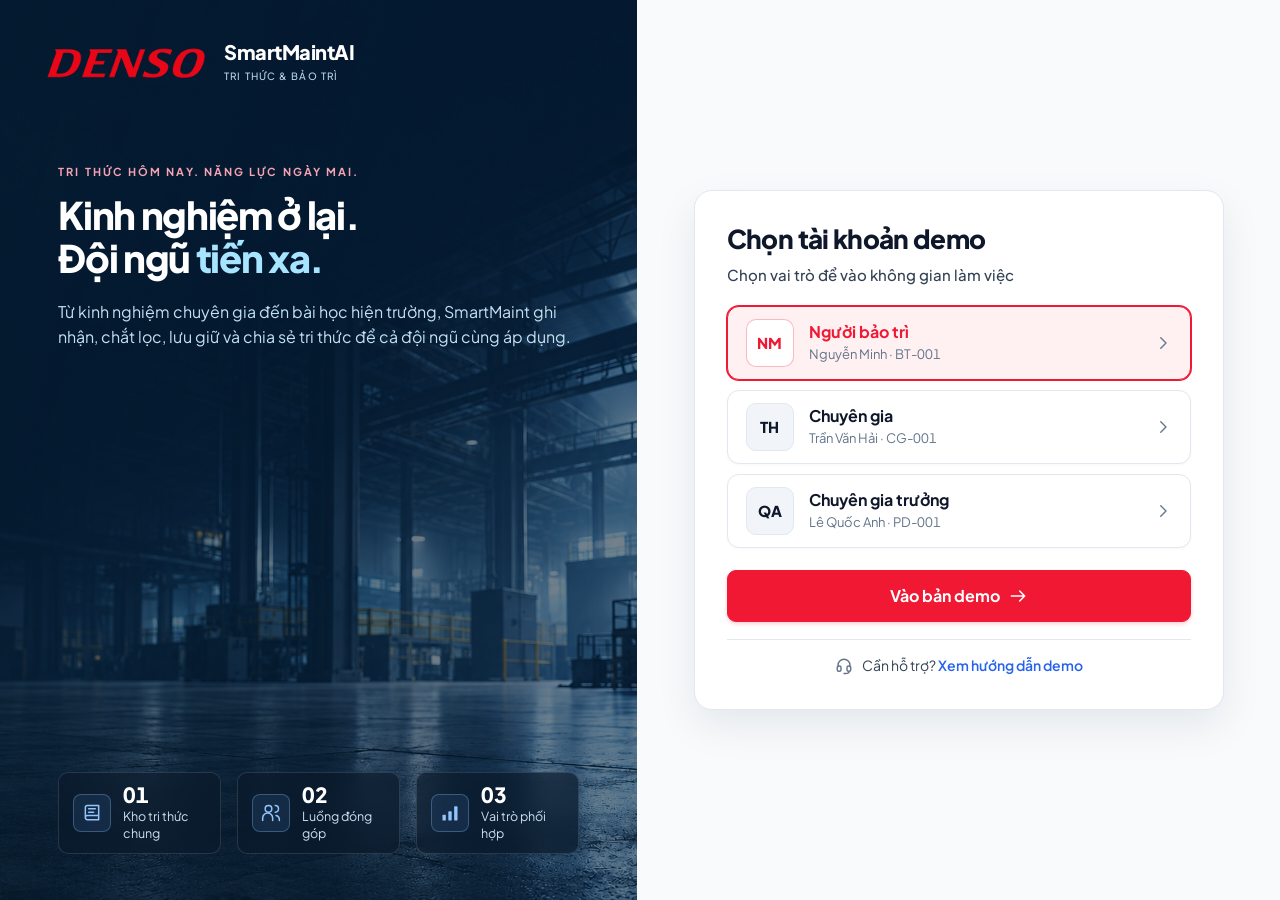
==== commit fb15fc26: "Integrate supplied SmartMaintAI frontend with database-backed workflows" ====
--- a/frontend/index.html
+++ b/frontend/index.html
@@ -5,7 +5,7 @@
     <meta name="viewport" content="width=device-width, initial-scale=1.0" />
     <meta name="theme-color" content="#142b3a" />
     <meta name="description" content="Prototype kho tri thức chuyên gia và hồ sơ bảo trì DENSO SmartMaint." />
-    <title>DENSO SmartMaint · Tri thức & Bảo trì</title>
+    <title>DENSO SmartMaintAI · Tri thức & Bảo trì</title>
     <link rel="icon" type="image/png" href="assets/images/logonho.png" />
     <link rel="apple-touch-icon" href="assets/images/logonho.png" />
     <link rel="stylesheet" href="assets/css/fonts.css" />
@@ -30,5 +30,6 @@
     <script src="prototype/backend.js"></script>
     <script src="prototype/database-views.js"></script>
     <script src="prototype/knowledge-api.js"></script>
+    <script src="prototype/demo-guide.js"></script>
   </body>
 </html>
--- a/frontend/assets/css/styles.css
+++ b/frontend/assets/css/styles.css
@@ -1,40 +1,6 @@
 /* DENSO SmartMaint · industrial maintenance workspace · local prototype */
-.tour-running { padding-bottom: 380px; }
 .split-layout > aside.card > .card-head { flex-wrap: wrap; }
 @media(min-width:1001px){.topbar .mobile-menu { display: none; }}
-@media(max-width:760px){.tour-running .login-stats { display:flex; gap:12px; margin-top:18px; }.tour-running .login-stats .login-stat { display:flex; flex:1; padding-right:10px; font-size:13px; }.tour-running .login-stats .login-stat strong { font-size:20px; }}
-.modal.tour-dialog { position: fixed; top: 12px; left: 50%; transform: translateX(-50%); bottom: auto; margin: 0; width: min(820px,calc(100vw - 24px)); max-width: 820px; max-height: calc(100dvh - 350px); z-index: 299; overflow: auto; }
-.tour-dialog .modal-head { position: relative; }
-.modal.tour-dialog[open] { animation: none; }
-.tour-dialog .modal-footer { position: static; }
-.tour-screen { position: fixed; inset: 0; z-index: 300; background: transparent; }
-#tour-ring { position: fixed; z-index: 301; pointer-events: auto; padding: 0; background: transparent; cursor: pointer; border: 3px solid #ffcc6b; border-radius: 10px; box-shadow: 0 0 0 9999px #0a192d9e; }
-.tour-panel { position: fixed; bottom: 18px; right: 24px; z-index: 302; width: min(700px, calc(100vw - 48px)); max-height: 52vh; overflow-y: auto; background: #fff; color: #182a3b; border: 1px solid #c4d0da; border-top: 5px solid var(--red); border-radius: 16px; padding: 20px 24px; box-shadow: 0 16px 68px #0006; }
-.tour-heading { display: flex; align-items: center; justify-content: space-between; gap: 10px; }
-.tour-chapter { color: #155c90; font-size: 14px; font-weight: 800; text-transform: uppercase; letter-spacing: .06em; }
-.tour-count { color: #5e6d7b; font-size: 14px; font-weight: 700; margin-left: auto; }
-.tour-panel h2 { margin: 14px 0 10px; font-size: 23px; }
-.tour-panel p { font-size: 16px; line-height: 1.65; }
-.tour-explain { display: grid; grid-template-columns: minmax(0, .85fr) minmax(0, 1.15fr); gap: 12px; margin: 12px 0 18px; }
-.tour-detail { padding: 14px 16px; border-radius: 10px; background: #eef6fc; border: 1px solid #d8e9f4; }
-.tour-detail-result { background: #f8fafb; border-color: #dce3e8; }
-.tour-detail-label { display: block; color: #155c90; font-size: 11px; font-weight: 800; letter-spacing: .06em; margin-bottom: 6px; }
-.tour-detail p { margin: 0; line-height: 1.45; overflow-wrap: anywhere; }
-.tour-panel--briefing { top: 50%; bottom: auto; left: 50%; right: auto; transform: translate(-50%, -50%); width: min(860px, calc(100vw - 28px)); max-height: calc(100dvh - 28px); }
-.tour-briefing { margin: 12px 0 18px; }
-.tour-briefing-summary { padding: 12px 16px; border-left: 4px solid var(--red); background: var(--red-soft); font-weight: 650; }
-.tour-briefing ol { padding-left: 24px; margin: 16px 0; display: grid; gap: 10px; }
-.tour-briefing li { line-height: 1.5; padding-left: 5px; }
-.tour-briefing li::marker { color: var(--red); font-weight: 800; }
-.tour-briefing-note { padding: 12px 16px; border-radius: 8px; background: var(--blue-soft); color: var(--blue); font-size: 14px !important; }
-.tour-progress { height: 4px; background: #e5ebf0; border-radius: 4px; overflow: hidden; }
-.tour-progress span { display: block; height: 100%; background: var(--red); }
-.tour-controls { display: flex; gap: 10px; align-items: center; }
-.tour-controls .select { flex: 1; min-width: 0; width: 0; }
-.tour-controls .btn { flex: none; }
-.tour-panel .tour-footnote { font-size: 13px; color: #5e6d7b; margin: 12px 0 0; }
-@media(max-width:760px){.tour-panel { right: 10px; bottom: 10px; width: calc(100vw - 20px); padding: 14px 16px; max-height: 55dvh; }.tour-panel h2{font-size:20px}.tour-explain{display:block}.tour-detail{padding:10px 12px;margin-bottom:8px}.tour-detail p{font-size:14px}.tour-controls{flex-wrap:wrap}.tour-controls .select{order:3;width:100%;flex-basis:100%}.tour-controls .btn:last-child{margin-left:auto}.tour-panel .tour-footnote{display:none}}
-@media(max-width:760px){.tour-panel--briefing { top: 50%; left: 10px; right: 10px; bottom: auto; transform: translateY(-50%); max-height: calc(100dvh - 20px); }.tour-panel--briefing .tour-briefing li{font-size:14px}.tour-panel--briefing .tour-briefing-summary{font-size:14px}.tour-panel--briefing .tour-controls{position:sticky;bottom:-16px;background:#fff;padding:12px 0 0}}
 :root {
   color-scheme: light;
   font-family: "Plus Jakarta Sans", -apple-system, BlinkMacSystemFont, "Segoe UI", Roboto, Helvetica, Arial, sans-serif;
@@ -120,50 +86,71 @@
 .skip-link:focus { top: 12px; }
 
 /* Persistent application shell */
-.app-shell { min-height: 100vh; }
-.sidebar-brand { position: fixed; z-index: 51; top: 0; left: 0; width: var(--sidebar-width); height: var(--topbar-height); padding: 0 16px; background: #ffffff; border-bottom: 1px solid var(--line); display: flex; align-items: center; transition: width 180ms ease; }
-.sidebar-brand .brand { display: flex; align-items: center; gap: 8px; width: 100%; height: 100%; padding: 0; border: 0; background: transparent; color: var(--ink); text-align: left; }
+html:has(.app-shell),
+body:has(.app-shell) {
+  height: 100%;
+  overflow: hidden;
+}
+.app-shell {
+  height: 100vh;
+  min-height: 100vh;
+  max-height: 100vh;
+  overflow: hidden;
+}
+.sidebar-brand { position: fixed; z-index: 51; top: 0; left: 0; width: var(--sidebar-width); height: var(--topbar-height); padding: 0 16px; background: #ffffff; border-bottom: 1px solid var(--line); display: flex; align-items: center; overflow: hidden; transition: width 200ms cubic-bezier(0.2, 0, 0, 1), padding 200ms cubic-bezier(0.2, 0, 0, 1); }
+.sidebar-brand .brand { display: flex; align-items: center; gap: 8px; width: 100%; height: 100%; padding: 0; border: 0; background: transparent; color: var(--ink); text-align: left; white-space: nowrap; }
 .sidebar-brand .brand:hover .brand-copy { color: var(--red); }
-.sidebar { position: fixed; inset: var(--topbar-height) auto 0 0; z-index: 50; width: var(--sidebar-width); background: #ffffff; color: var(--ink-secondary); border-right: 1px solid var(--line); display: flex; flex-direction: column; padding: 12px 14px 16px; overflow-y: auto; overscroll-behavior: contain; transition: width 180ms ease, padding 180ms ease; }
+.sidebar { position: fixed; inset: var(--topbar-height) auto 0 0; z-index: 50; width: var(--sidebar-width); background: #ffffff; color: var(--ink-secondary); border-right: 1px solid var(--line); display: flex; flex-direction: column; padding: 12px 14px 16px; overflow-y: auto; overflow-x: hidden; overscroll-behavior: contain; transition: width 200ms cubic-bezier(0.2, 0, 0, 1), padding 200ms cubic-bezier(0.2, 0, 0, 1); }
 .brand { display: flex; align-items: center; gap: 12px; padding: 0 8px 24px; text-decoration: none; color: white; }
 .brand:hover { color: white; }
 .sidebar-brand-logo { display: block; width: 92px; height: auto; flex: none; }
-.sidebar-brand .brand-copy { color: var(--ink); font-size: 13.5px; font-weight: 750; line-height: 1.15; letter-spacing: -.02em; white-space: nowrap; }
+.sidebar-brand .brand-copy { color: var(--ink); font-size: 13.5px; font-weight: 750; line-height: 1.15; letter-spacing: -.02em; white-space: nowrap; overflow: hidden; }
 .sidebar-brand .brand-copy > span { color: var(--muted); font-size: 9px; font-weight: 600; letter-spacing: .05em; margin-top: 3px; display: block; }
 .brand-copy { min-width: 0; }
 .brand-copy strong, .brand-copy b { display: block; font-size: 19px; color: #fff; letter-spacing: .01em; line-height: 1.15; }
 .brand-copy span, .brand-copy small { display: block; color: #cbd5e1; font-size: 12px; margin-top: 4px; }
 .nav-heading { display: flex; align-items: center; min-height: 36px; margin-bottom: 6px; }
 .nav-section-label { color: var(--muted); font-size: 11px; letter-spacing: .08em; font-weight: 750; text-transform: uppercase; padding: 6px 0 6px 10px; }
-.nav-list { display: grid; gap: 4px; margin: 0; padding: 0; list-style: none; }
-.nav-item { width: 100%; min-height: 44px; border: 1px solid transparent; border-radius: 8px; display: flex; align-items: center; gap: 11px; background: transparent; color: var(--ink-secondary); text-align: left; text-decoration: none; padding: 10px 12px; font-size: 14.5px; font-weight: 550; line-height: 1.35; transition: all var(--motion); }
+.nav-list { display: grid; gap: 4px; grid-auto-rows: 44px; margin: 0; padding: 0; list-style: none; }
+.nav-item { width: 100%; height: 44px; min-height: 44px; max-height: 44px; box-sizing: border-box; border: 1px solid transparent; border-radius: 8px; display: flex; align-items: center; gap: 11px; background: transparent; color: var(--ink-secondary); text-align: left; text-decoration: none; padding: 0 12px; font-size: 14.5px; font-weight: 550; line-height: 1; white-space: nowrap; overflow: hidden; transition: color var(--motion), background-color var(--motion), border-color var(--motion), box-shadow var(--motion); }
 .nav-item:hover { color: var(--ink); background: var(--surface-soft); }
 .nav-item.active { color: var(--ink); background: var(--surface); border-color: var(--line); box-shadow: inset 3.5px 0 0 var(--red), var(--shadow-sm); font-weight: 650; }
-.nav-item svg { width: 19px; height: 19px; opacity: .85; }
+.nav-item svg { width: 19px; height: 19px; opacity: .85; flex: none; }
 .nav-item.active svg { opacity: 1; color: var(--red); }
-.nav-item .badge, .nav-count, .count-badge { margin-left: auto; padding: 2px 7px; min-width: 22px; text-align: center; color: #fff; background: var(--red); border-color: transparent; border-radius: 5px; font-size: 12px; font-weight: 700; }
-.sidebar-bottom { margin-top: auto; padding-top: 14px; }
-.sidebar-collapse-row { display: flex; align-items: center; width: 100%; margin-bottom: 8px; }
-.sidebar-toggle { display: inline-flex; align-items: center; justify-content: center; gap: 8px; width: 100%; height: 38px; padding: 0 12px; border: 1px solid var(--line); border-radius: 8px; background: var(--bg); color: var(--ink-secondary); font-size: 13.5px; font-weight: 600; cursor: pointer; transition: all var(--motion); }
+.nav-text { white-space: nowrap; overflow: hidden; text-overflow: ellipsis; min-width: 0; flex: 1; line-height: 1.2; }
+.nav-item .badge, .nav-count, .count-badge { margin-left: auto; padding: 2px 7px; min-width: 22px; text-align: center; color: #fff; background: var(--red); border-color: transparent; border-radius: 5px; font-size: 12px; font-weight: 700; flex: none; }
+.sidebar-bottom { margin-top: auto; padding-top: 14px; flex-shrink: 0; }
+.sidebar-collapse-row { display: flex; align-items: center; width: 100%; height: 38px; margin-bottom: 8px; }
+.sidebar-toggle { display: inline-flex; align-items: center; justify-content: center; gap: 8px; width: 100%; height: 38px; padding: 0 12px; border: 1px solid var(--line); border-radius: 8px; background: var(--bg); color: var(--ink-secondary); font-size: 13.5px; font-weight: 600; cursor: pointer; white-space: nowrap; overflow: hidden; transition: background-color var(--motion), color var(--motion), border-color var(--motion); }
 .sidebar-toggle:hover { background: #e2e8f0; color: var(--ink); border-color: var(--line-strong); }
 .sidebar-toggle-icon { display: inline-grid; place-items: center; flex: none; width: 16px; height: 16px; }
 .sidebar-toggle-icon svg { width: 15px; height: 15px; transform: rotate(180deg); transition: transform var(--motion); }
-.sidebar-toggle-text { font-size: 13px; font-weight: 600; white-space: nowrap; }
+.sidebar-toggle-text { font-size: 13px; font-weight: 600; white-space: nowrap; overflow: hidden; }
 .sidebar-bottom > .notice { margin-bottom: 14px; background: var(--surface-soft); border-color: var(--line); color: var(--ink-secondary); font-size: 13px; }
 .sidebar-bottom .footer-note { color: var(--muted); padding: 0 8px; }
-.user-card { display: flex; align-items: center; justify-content: space-between; gap: 6px; border-top: 1px solid var(--line); padding: 10px 0 2px; min-width: 0; }
-.user-card-main { display: flex; align-items: center; gap: 10px; flex: 1; min-width: 0; padding: 6px 8px; border: 1px solid transparent; border-radius: 8px; background: transparent; color: inherit; text-align: left; cursor: pointer; transition: all var(--motion); }
+.user-card { display: flex; align-items: center; justify-content: space-between; gap: 6px; border-top: 1px solid var(--line); padding: 10px 0 2px; min-width: 0; overflow: hidden; }
+.user-card-main { display: flex; align-items: center; gap: 10px; flex: 1; min-width: 0; padding: 6px 8px; border: 1px solid transparent; border-radius: 8px; background: transparent; color: inherit; text-align: left; cursor: pointer; overflow: hidden; white-space: nowrap; transition: background-color var(--motion), border-color var(--motion); }
 .user-card-main:hover { color: var(--ink); background: var(--surface-soft); border-color: var(--line); }
-.user-copy { min-width: 0; flex: 1; overflow: hidden; }
+.user-copy { min-width: 0; flex: 1; overflow: hidden; white-space: nowrap; }
 .user-copy strong { display: block; color: var(--ink); font-size: 14px; font-weight: 700; line-height: 1.25; white-space: nowrap; overflow: hidden; text-overflow: ellipsis; }
 .user-copy .source-meta { display: block; color: var(--muted); font-size: 12px; line-height: 1.25; margin-top: 2px; white-space: nowrap; overflow: hidden; text-overflow: ellipsis; }
-.user-logout-btn { display: inline-grid; place-items: center; flex: none; width: 34px; height: 34px; border: 1px solid var(--line); border-radius: 8px; background: var(--bg); color: var(--muted); cursor: pointer; transition: all var(--motion); }
+.user-logout-btn { display: inline-grid; place-items: center; flex: none; width: 34px; height: 34px; border: 1px solid var(--line); border-radius: 8px; background: var(--bg); color: var(--muted); cursor: pointer; transition: background-color var(--motion), color var(--motion), border-color var(--motion); }
 .user-logout-btn:hover { background: #fee2e2; color: var(--red); border-color: #fca5a5; }
 .user-logout-btn svg { width: 16px; height: 16px; }
 .avatar { width: 40px; height: 40px; display: inline-grid; place-items: center; flex: none; border-radius: 8px; color: var(--navy); background: #e2e8f0; font-size: 13.5px; font-weight: 750; border: 1px solid var(--line-strong); }
 .sidebar .avatar { color: var(--navy); background: #f1f5f9; border-color: var(--line); }
 .avatar-small { width: 30px; height: 30px; border-radius: 6px; font-size: 12px; }
-.app-main { margin-left: var(--sidebar-width); min-height: 100vh; min-width: 0; }
+.app-main {
+  margin-left: var(--sidebar-width);
+  height: 100vh;
+  min-height: 100vh;
+  max-height: 100vh;
+  display: flex;
+  flex-direction: column;
+  min-width: 0;
+  overflow: hidden;
+  transition: margin-left 200ms cubic-bezier(0.2, 0, 0, 1);
+}
 @media (min-width: 1001px) {
   .app-shell.sidebar-collapsed .sidebar-brand { width: 68px; padding: 0 8px; justify-content: center; border-right: none; }
   .app-shell.sidebar-collapsed .sidebar-brand .brand { justify-content: center; }
@@ -180,20 +167,61 @@
   .app-shell.sidebar-collapsed .sidebar-toggle { width: 36px; height: 36px; min-height: 36px; padding: 0; border-radius: 8px; }
   .app-shell.sidebar-collapsed .sidebar-toggle-text { display: none; }
   .app-shell.sidebar-collapsed .sidebar-toggle-icon svg { transform: none; }
-  .app-shell.sidebar-collapsed .nav-item { position: relative; justify-content: center; padding-inline: 0; }
+  .app-shell.sidebar-collapsed .nav-item { position: relative; justify-content: center; padding: 0; height: 44px; min-height: 44px; max-height: 44px; }
   .app-shell.sidebar-collapsed .nav-item .count-badge { position: absolute; top: 2px; right: 2px; min-width: 16px; height: 16px; margin: 0; padding: 0 3px; font-size: 10px; line-height: 16px; }
   .app-shell.sidebar-collapsed .sidebar-bottom .user-card { flex-direction: column; align-items: center; justify-content: center; padding: 10px 0 0; gap: 8px; }
   .app-shell.sidebar-collapsed .sidebar-bottom .user-card-main { padding: 0; justify-content: center; border: none; }
   .app-shell.sidebar-collapsed .sidebar-bottom .avatar { width: 40px; height: 40px; }
   .app-shell.sidebar-collapsed .sidebar-bottom .user-logout-btn { width: 36px; height: 36px; }
 }
-.topbar { position: sticky; top: 0; z-index: 30; display: flex; align-items: center; justify-content: space-between; gap: 20px; height: var(--topbar-height); min-height: var(--topbar-height); padding: 0 var(--space-page); border-bottom: 1px solid var(--line); background: rgba(255, 255, 255, .96); backdrop-filter: blur(8px); }
+.topbar {
+  flex-shrink: 0;
+  width: 100%;
+  height: var(--topbar-height);
+  min-height: var(--topbar-height);
+  position: relative;
+  z-index: 30;
+  display: flex;
+  align-items: center;
+  justify-content: space-between;
+  gap: 20px;
+  padding: 0 var(--space-page);
+  border-bottom: 1px solid var(--line);
+  background: rgba(255, 255, 255, .96);
+  backdrop-filter: blur(8px);
+}
 .breadcrumbs { display: flex; align-items: center; flex-wrap: wrap; gap: 8px; font-size: 14px; color: var(--muted); min-width: 0; }
 .breadcrumbs strong, .breadcrumbs b { color: var(--ink); font-weight: 650; }
 .breadcrumbs svg { width: 15px; height: 15px; color: var(--muted); }
 .topbar-actions { display: flex; align-items: center; gap: 10px; flex: none; }
 .topbar-actions .badge { font-size: 12.5px; }
-.content { width: 100%; max-width: 1540px; margin: 0 auto; padding: 26px var(--space-page) 44px; min-width: 0; }
+.content {
+  flex: 1 1 auto;
+  overflow-y: auto;
+  overflow-x: hidden;
+  width: 100%;
+  box-sizing: border-box;
+  padding: 26px var(--space-page) 44px;
+  min-width: 0;
+  overscroll-behavior: contain;
+  scrollbar-width: thin;
+  scrollbar-color: #cbd5e1 transparent;
+}
+.content::-webkit-scrollbar {
+  width: 7px;
+}
+.content::-webkit-scrollbar-track {
+  background: transparent;
+}
+.content::-webkit-scrollbar-thumb {
+  background-color: #cbd5e1;
+  border-radius: 10px;
+}
+.content > * {
+  max-width: 1540px;
+  margin-left: auto;
+  margin-right: auto;
+}
 .topbar-save-state { white-space: nowrap; padding-right: 12px; border-right: 1px solid var(--line); font-size: 13px; color: var(--muted); display: inline-flex; align-items: center; gap: 6px; }
 .topbar-save-state::before { content: ""; display: inline-block; width: 7px; height: 7px; border-radius: 50%; background: var(--teal); }
 .topbar-save-state.save-error::before { background: var(--red); }
@@ -284,7 +312,9 @@
 .stack > .notice { margin-bottom: 0; }
 .stack > .field, .stack > h2, .stack > h3, .stack > .section-title { margin-bottom: 0; }
 .section-title { font-size: 17px; font-weight: 700; margin-bottom: 14px; color: var(--ink); }
-.grid-2, .grid-3, .form-grid, .dashboard-grid, .split-layout, .stat-grid { display: grid; gap: 18px; min-width: 0; }
+.grid-2, .grid-3, .form-grid, .dashboard-grid, .stat-grid { display: grid; gap: 18px; min-width: 0; }
+.split-layout { display: grid; grid-template-columns: minmax(0, 1fr) 350px; gap: 24px; align-items: start; min-width: 0; }
+.split-layout > * { min-width: 0; }
 .grid-2, .form-grid { grid-template-columns: repeat(2, minmax(0, 1fr)); }
 .grid-3 { grid-template-columns: repeat(3, minmax(0, 1fr)); }
 .dashboard-grid { grid-template-columns: minmax(0, 1.75fr) minmax(320px, 1fr); align-items: stretch; }
@@ -491,6 +521,97 @@
   border-color: #cbd5e1;
   color: #334155;
 }
+.badge-family--may-ep,
+.badge-family--máy-ép {
+  background: #fef3c7;
+  border-color: #fde68a;
+  color: #92400e;
+}
+
+/* Proposal Dashboard Row (Aligned with Case Row in Plant MES) */
+.proposal-dashboard-row .case-main {
+  gap: 3px;
+}
+.proposal-dashboard-row .case-meta {
+  display: flex;
+  align-items: center;
+  gap: 7px;
+  margin-bottom: 4px;
+  flex-wrap: wrap;
+}
+.proposal-dashboard-row .case-title {
+  margin: 1px 0 4px;
+}
+.proposal-dashboard-row .subtext {
+  display: flex;
+  align-items: center;
+  gap: 6px;
+  flex-wrap: wrap;
+  font-size: 13px;
+  color: #64748b;
+  margin: 0 0 5px 0;
+}
+.proposal-dashboard-row .author-label {
+  display: inline-flex;
+  align-items: center;
+  gap: 4px;
+  font-weight: 600;
+  color: #1e293b;
+}
+.proposal-dashboard-row .author-label svg {
+  width: 13px;
+  height: 13px;
+  color: #64748b;
+}
+.proposal-dashboard-row .meta-sep {
+  color: #cbd5e1;
+}
+.proposal-dashboard-row .next-action-label {
+  display: inline-flex;
+  align-items: center;
+  gap: 6px;
+  font-size: 12px;
+  font-weight: 600;
+  color: #475569;
+  background: #f8fafc;
+  border: 1px solid #e2e8f0;
+  padding: 3px 8px;
+  border-radius: 5px;
+  width: fit-content;
+  line-height: 1.4;
+}
+.proposal-dashboard-row .next-action-label svg {
+  width: 13px;
+  height: 13px;
+  color: #f59e0b;
+  flex-shrink: 0;
+}
+.dashboard-card--half .proposal-dashboard-row {
+  padding: 10px 14px;
+  gap: 10px;
+}
+.dashboard-card--half .proposal-dashboard-row .case-title {
+  font-size: 13.5px;
+  margin-bottom: 2px;
+}
+.dashboard-card--half .proposal-dashboard-row .subtext {
+  font-size: 12px;
+  margin-bottom: 0;
+}
+.dashboard-card--half .proposal-dashboard-row .next-action-label {
+  display: none;
+}
+.dashboard-card--half .proposal-dashboard-row .case-side {
+  min-width: 96px;
+}
+.dashboard-card--half .proposal-dashboard-row .case-side .btn {
+  width: 96px;
+  min-width: 96px;
+  height: 32px;
+  min-height: 32px;
+  font-size: 12px;
+  padding: 3px 8px;
+}
 .kb-item-title {
   margin: 0;
   font-size: 14.5px;
@@ -761,6 +882,45 @@
 .connection-dot { display: inline-block; width: 6px; height: 6px; margin-right: 5px; border-radius: 50%; background: var(--emerald); }
 .notification-button { position: relative; }
 .notification-count { position: absolute; top: -4px; right: -4px; min-width: 18px; height: 18px; padding: 0 4px; border-radius: 10px; color: white; background: var(--red); font-size: 11px; line-height: 18px; font-weight: 700; }
+.guide-button { position: relative; }
+.guide-button-active { color: var(--blue); border-color: var(--blue-border); background: var(--blue-soft); }
+.guide-progress-badge { position: absolute; top: -6px; right: -7px; min-width: 22px; height: 18px; padding: 0 5px; border-radius: 10px; border: 2px solid #fff; background: var(--blue); color: #fff; font-size: 10px; font-weight: 750; line-height: 14px; font-variant-numeric: tabular-nums; }
+
+/* Demo roadmap — follows the shared modal, card and button system. */
+.modal--guide .modal-body { padding: 22px 24px; }
+.guide-intro { color: var(--ink-secondary); margin-bottom: 18px; }
+.guide-flow-list { display: grid; gap: 12px; }
+.guide-flow-card { display: grid; grid-template-columns: 36px minmax(0, 1fr) auto; align-items: center; gap: 16px; padding: 18px; border: 1px solid var(--line); border-radius: 10px; background: #fff; }
+.guide-flow-card:hover { border-color: var(--line-strong); background: var(--surface-soft); }
+.guide-flow-number { width: 32px; height: 32px; display: grid; place-items: center; border: 1px solid var(--blue-border); border-radius: 8px; color: var(--blue); background: var(--blue-soft); font-size: 13px; font-weight: 750; font-variant-numeric: tabular-nums; }
+.guide-flow-copy { min-width: 0; }
+.guide-flow-copy h3, .guide-active-summary h3, .guide-check-item h3 { margin: 3px 0 5px; color: var(--ink); font-size: 15.5px; }
+.guide-flow-copy p, .guide-active-summary p, .guide-check-item p { margin: 0; color: var(--ink-secondary); font-size: 13.5px; line-height: 1.55; }
+.guide-flow-role { display: block; color: var(--blue); font-size: 11px; font-weight: 750; letter-spacing: .055em; text-transform: uppercase; }
+.guide-active-summary { display: flex; align-items: center; justify-content: space-between; gap: 18px; margin-bottom: 18px; padding: 16px 18px; border: 1px solid var(--blue-border); border-radius: 10px; background: var(--blue-soft); }
+.guide-roadmap-head { display: flex; align-items: flex-start; justify-content: space-between; gap: 20px; }
+.guide-roadmap-head > strong { color: var(--blue); font-size: 20px; font-variant-numeric: tabular-nums; white-space: nowrap; }
+.guide-progress { height: 6px; margin: 16px 0 22px; overflow: hidden; border-radius: 999px; background: var(--surface-soft); }
+.guide-progress > span { display: block; height: 100%; border-radius: inherit; background: var(--blue); transition: width .2s ease; }
+.guide-checklist { display: grid; gap: 0; margin: 0; padding: 0; list-style: none; }
+.guide-check-item { position: relative; display: grid; grid-template-columns: 34px minmax(0, 1fr); gap: 13px; padding: 0 0 20px; }
+.guide-check-item:not(:last-child)::before { content: ''; position: absolute; left: 16px; top: 34px; bottom: 0; width: 1px; background: var(--line); }
+.guide-check-mark { position: relative; z-index: 1; width: 34px; height: 34px; display: grid; place-items: center; border: 1px solid var(--line-strong); border-radius: 50%; background: #fff; color: var(--muted); font-size: 12px; font-weight: 750; }
+.guide-check-mark svg { width: 16px; height: 16px; }
+.guide-check-item.is-current { padding: 14px 14px 20px; margin: -14px -14px 6px; border-radius: 10px; background: var(--blue-soft); }
+.guide-check-item.is-current::before { left: 30px; bottom: -6px; }
+.guide-check-item.is-current .guide-check-mark { color: #fff; border-color: var(--blue); background: var(--blue); }
+.guide-check-item.is-complete .guide-check-mark { color: #fff; border-color: var(--teal); background: var(--teal); }
+.guide-check-item.is-complete h3 { color: var(--muted); text-decoration: line-through; text-decoration-thickness: 1px; }
+.guide-check-item .btn { margin-top: 10px; }
+@media (max-width: 760px) {
+  .topbar-save-state { display: none; }
+  .modal--guide .modal-body { padding: 18px; }
+  .guide-flow-card { grid-template-columns: 32px minmax(0, 1fr); align-items: start; gap: 12px; }
+  .guide-flow-card .btn { grid-column: 1 / -1; }
+  .guide-active-summary { align-items: stretch; flex-direction: column; gap: 12px; }
+  .guide-flow-card .btn, .guide-active-summary .btn { width: 100%; }
+}
 
 .case-side { display: grid; gap: 10px; justify-items: end; flex: none; }
 .card > .list-item { display: flex; justify-content: space-between; align-items: center; gap: 18px; padding: 18px 22px; }
@@ -816,56 +976,605 @@
 .login-help button:hover { text-decoration: underline; color: var(--blue-hover); }
 .login-help button:focus-visible { outline: 2px solid var(--blue); outline-offset: 2px; border-radius: 4px; }
 
-/* Branching, case-linked presentation mode */
-.story-panel { position: fixed; z-index: 80; right: 22px; bottom: 22px; width: min(410px, calc(100vw - 32px)); max-height: min(78vh, 780px); overflow: auto; padding: 22px; border: 1px solid var(--line); border-radius: 14px; background: #ffffff; color: var(--ink); box-shadow: 0 16px 44px rgba(15, 23, 42, 0.16); }
-.story-top { display:flex; align-items:center; justify-content:space-between; gap:12px; }
-.story-kicker { color:var(--muted); font-size:11px; font-weight:800; letter-spacing:.09em; }
-.story-close { border:0; background:var(--surface-soft); color:var(--ink-secondary); border-radius:8px; width:34px; height:34px; font-size:20px; line-height:1; cursor:pointer; }
-.story-progress { height:4px; border-radius:4px; background:var(--line); margin:14px 0 17px; overflow:hidden; }
-.story-progress span { display:block; height:100%; background:var(--red); transition:width .25s ease; }
-.story-panel h2 { margin:0 0 8px; font-size:22px; line-height:1.25; letter-spacing:-.025em; color:var(--ink); }
-.story-panel > p { color:var(--ink-secondary); font-size:14px; line-height:1.55; margin:0 0 16px; }
-.story-case { display:grid; gap:4px; margin:12px 0 16px; padding:12px 14px; border:1px solid var(--line); border-left:4px solid var(--red); border-radius:8px; background:var(--surface-soft); }
-.story-case span { color:var(--muted); font-size:11px; font-weight:800; letter-spacing:.08em; }
-.story-case strong { font-size:14px; color:var(--ink); }
-.story-case small { color:var(--ink-secondary); line-height:1.4; }
-.story-options { display:grid; gap:8px; }
-.story-options button { display:grid; gap:4px; text-align:left; border:1px solid var(--line); border-radius:9px; padding:12px 14px; color:var(--ink); background:#ffffff; cursor:pointer; transition:all var(--motion); }
-.story-options button:hover,.story-options button:focus-visible { border-color:var(--red); background:var(--red-soft); transform:translateY(-1px); outline:2px solid var(--red); }
-.story-options b { font-size:14px; color:var(--ink); }
-.story-options span { font-size:12.5px; line-height:1.4; color:var(--muted); }
-.story-label { display:block; margin:10px 0 6px; font-size:13px; font-weight:700; color:var(--ink); }
-#story-note { box-sizing:border-box; width:100%; padding:10px 12px; border:1px solid var(--line-strong); border-radius:8px; font:inherit; line-height:1.45; resize:vertical; }
-.story-note { margin:14px 0 0 !important; padding-top:12px; border-top:1px solid var(--line); font-size:12px !important; color:var(--muted) !important; }
-body.story-opening::before { content:""; position:fixed; z-index:79; inset:0; background:rgba(15, 23, 42, 0.65); backdrop-filter:blur(3px); }
-.story-panel--opening { top:50%; right:auto; bottom:auto; left:50%; width:min(680px,calc(100vw - 32px)); max-height:calc(100vh - 32px); transform:translate(-50%,-50%); }
-.story-panel--opening h2 { font-size:28px; }
-.story-roles { display:grid; grid-template-columns:repeat(3,minmax(0,1fr)); gap:9px; margin:16px 0; }
-.story-roles article { display:grid; align-content:start; gap:6px; padding:12px; border:1px solid var(--line); border-radius:8px; background:var(--surface-soft); }
-.story-roles b { color:var(--ink); font-size:12.5px; }
-.story-roles span { color:var(--ink-secondary); font-size:11.5px; line-height:1.45; }
-.story-assumption { display:grid; gap:4px; margin:0 0 16px; font-size:12px; line-height:1.45; }
-.story-assumption p { margin:0; }
-.story-assumption span { color:var(--muted); }
-@media(max-width:760px) { .story-panel { right:10px; bottom:10px; width:calc(100vw - 20px); max-height:min(72vh,700px); padding:17px; border-radius:12px; } .story-panel h2 { font-size:20px; } .story-panel > p { font-size:13px; } .story-options button { padding:11px 12px; } }
-@media(max-width:760px) { .story-panel--opening { top:auto; right:10px; bottom:10px; left:10px; width:auto; max-height:calc(100vh - 20px); transform:none; } .story-panel--opening h2 { font-size:23px; } .story-roles { grid-template-columns:1fr; gap:7px; margin:12px 0; } .story-roles article { grid-template-columns:130px minmax(0,1fr); align-items:start; padding:9px 11px; } .story-roles span { font-size:11px; } }
-
-/* Maintenance task hierarchy and case workflow */
+/* ==========================================================================
+   DENSO SmartMaint · Case Detail Header, Status KPI Bar, 4-Stage Workflow & Telemetry
+   ========================================================================== */
+
 .next-action-label { display:inline-flex; margin-top:4px; color:var(--muted); font-size:12px; font-weight:700; }
-.case-workflow { display:grid; grid-template-columns:repeat(4,minmax(0,1fr)); gap:10px; margin:0 0 22px; }
-.case-workflow-step { display:flex; align-items:center; gap:10px; min-width:0; min-height:54px; padding:10px 14px; border:1.5px solid var(--line); border-radius:9px; background:#ffffff; color:var(--ink-secondary); text-align:left; cursor:pointer; transition:all var(--motion); }
-.case-workflow-step > span { display:grid; flex:0 0 26px; place-items:center; width:26px; height:26px; border-radius:6px; background:var(--surface-soft); color:var(--ink-secondary); font-size:12px; font-weight:750; border:1px solid var(--line); }
-.case-workflow-step strong { font-size:13px; line-height:1.3; font-weight:650; }
-.case-workflow-step:hover { border-color:var(--line-strong); background:var(--surface-soft); color:var(--ink); }
-.case-workflow-step:focus-visible { outline:2px solid var(--red); outline-offset:2px; }
-.case-workflow-step.is-current { border-color:var(--red); background:var(--red-soft); color:var(--red); box-shadow:0 0 0 1px var(--red); font-weight:700; }
-.case-workflow-step.is-current > span { background:var(--red); color:#ffffff; border-color:var(--red); }
-.case-status { align-items:center; }
-.status-strip.case-status { display:flex; align-items:stretch; border:1px solid var(--line); border-radius:9px; background:#ffffff; overflow:hidden; margin-bottom:22px; box-shadow:0 1px 3px rgba(15, 23, 42, 0.04); }
-.status-strip.case-status > div { flex:1; min-width:0; padding:12px 18px; border-right:1px solid var(--line); display:grid; gap:4px; }
-.status-strip.case-status > div:last-child { border-right:0; }
-.status-strip.case-status small { font-size:11px; text-transform:uppercase; letter-spacing:0.06em; color:var(--muted); font-weight:700; margin:0; }
-.status-strip.case-status strong { font-size:14.5px; color:var(--ink); font-weight:700; }
+
+/* Case Detail Top Header */
+.case-detail-header {
+  display: flex;
+  justify-content: space-between;
+  align-items: flex-start;
+  gap: 20px;
+  padding: 0 0 16px;
+  margin-bottom: 18px;
+  border-bottom: 1px solid var(--line);
+}
+.case-header-main {
+  flex: 1;
+  min-width: 0;
+}
+.case-header-eyebrow {
+  display: flex;
+  align-items: center;
+  flex-wrap: wrap;
+  gap: 8px;
+  margin-bottom: 6px;
+}
+.badge-case-line {
+  font-size: 11px;
+  font-weight: 750;
+  color: #475569;
+  background: #f1f5f9;
+  padding: 2.5px 7px;
+  border-radius: 4px;
+  border: 1px solid #e2e8f0;
+  letter-spacing: 0.04em;
+}
+.case-header-title {
+  margin: 2px 0 8px;
+  font-size: 26px;
+  font-weight: 800;
+  color: var(--ink);
+  line-height: 1.25;
+  letter-spacing: -0.015em;
+}
+.case-header-meta {
+  display: flex;
+  align-items: center;
+  flex-wrap: wrap;
+  gap: 10px;
+  font-size: 13.5px;
+  color: var(--ink-secondary);
+}
+.meta-item {
+  display: inline-flex;
+  align-items: center;
+  gap: 6px;
+}
+.meta-item svg {
+  width: 14.5px;
+  height: 14.5px;
+  color: var(--muted);
+  flex-shrink: 0;
+}
+.meta-sep {
+  color: var(--line-strong);
+  font-weight: 600;
+}
+.case-header-actions {
+  flex-shrink: 0;
+}
+.case-back-btn {
+  display: inline-flex;
+  align-items: center;
+  gap: 7px;
+  padding: 8px 14px;
+  font-size: 13px;
+  font-weight: 650;
+  color: var(--ink-secondary);
+  background: #ffffff;
+  border: 1.5px solid var(--line);
+  border-radius: 8px;
+  transition: all var(--motion);
+}
+.case-back-btn svg {
+  width: 14px;
+  height: 14px;
+  transition: transform var(--motion);
+}
+.case-back-btn:hover {
+  color: var(--ink);
+  background: var(--surface-soft);
+  border-color: var(--line-strong);
+}
+.case-back-btn:hover svg {
+  transform: translateX(-2px);
+}
+
+/* Read-Only Case Telemetry Strip (Thanh dải thông số chỉ đọc, phân biệt hoàn toàn với Stepper Tabs) */
+.case-status-strip,
+.case-status-kpi-bar {
+  display: grid;
+  grid-template-columns: repeat(4, minmax(0, 1fr));
+  background: #f8fafc;
+  border: 1px solid #e2e8f0;
+  border-radius: 8px;
+  margin-bottom: 18px;
+  overflow: hidden;
+  box-shadow: none;
+  cursor: default;
+  user-select: none;
+}
+.status-strip-cell {
+  position: relative;
+  display: flex;
+  flex-direction: column;
+  justify-content: center;
+  gap: 4px;
+  padding: 10px 16px;
+  border-right: 1px solid #e2e8f0;
+  background: transparent;
+  cursor: default;
+}
+.status-strip-cell:last-child {
+  border-right: none;
+}
+.status-strip-label {
+  display: flex;
+  align-items: center;
+  justify-content: space-between;
+  font-size: 11px;
+  font-weight: 750;
+  text-transform: uppercase;
+  letter-spacing: 0.05em;
+  color: #64748b;
+  line-height: 1.2;
+}
+.status-strip-value {
+  display: flex;
+  align-items: center;
+  margin-top: 2px;
+}
+
+/* Status Pill Badge - Read-Only Telemetry Tag */
+.status-pill {
+  display: inline-flex;
+  align-items: center;
+  gap: 6px;
+  padding: 2.5px 8.5px;
+  border-radius: 6px;
+  font-size: 12.5px;
+  font-weight: 650;
+  line-height: 1.35;
+  width: fit-content;
+  border: 1px solid transparent;
+  cursor: default;
+}
+.status-pill-dot {
+  width: 7px;
+  height: 7px;
+  border-radius: 50%;
+  flex-shrink: 0;
+}
+.status-pill-dot.dot-green {
+  background: #16a34a;
+  box-shadow: 0 0 0 2px rgba(22, 163, 74, 0.2);
+}
+.status-pill-dot.dot-amber {
+  background: #d97706;
+  box-shadow: 0 0 0 2px rgba(217, 119, 6, 0.2);
+}
+.status-pill-dot.dot-neutral {
+  background: #94a3b8;
+}
+.status-pill-dot.dot-blue-pulse {
+  background: #2563eb;
+  box-shadow: 0 0 0 2px rgba(37, 99, 235, 0.2);
+  animation: pulse-ring 2s cubic-bezier(0.24, 0, 0.38, 1) infinite;
+}
+.status-pill-dot.dot-amber-pulse {
+  background: #d97706;
+  box-shadow: 0 0 0 2px rgba(217, 119, 6, 0.2);
+  animation: pulse-ring 2s cubic-bezier(0.24, 0, 0.38, 1) infinite;
+}
+.status-pill-dot.dot-purple {
+  background: #9333ea;
+  box-shadow: 0 0 0 2px rgba(147, 51, 234, 0.2);
+}
+
+/* Tone Variants */
+.status-pill--tone-neutral {
+  background: #ffffff;
+  color: #334155;
+  border-color: #cbd5e1;
+}
+.status-pill--tone-active {
+  background: #eff6ff;
+  color: #1d4ed8;
+  border-color: #bfdbfe;
+}
+.status-pill--tone-warning {
+  background: #fffbeb;
+  color: #b45309;
+  border-color: #fde68a;
+}
+.status-pill--tone-success {
+  background: #f0fdf4;
+  color: #15803d;
+  border-color: #bbf7d0;
+}
+.status-pill--tone-purple {
+  background: #faf5ff;
+  color: #7e22ce;
+  border-color: #e9d5ff;
+}
+.status-pill--progress {
+  background: #ffffff;
+  color: #1e293b;
+  border-color: #e2e8f0;
+  font-weight: 550;
+}
+.status-pill--progress svg {
+  width: 13px;
+  height: 13px;
+  color: #64748b;
+  flex-shrink: 0;
+}
+.status-pill--progress strong {
+  color: #0f172a;
+  font-weight: 700;
+}
+.status-pill--progress .pill-sep {
+  color: #94a3b8;
+  margin: 0 3px;
+}
+
+@keyframes pulse-ring {
+  0% { box-shadow: 0 0 0 0 rgba(37, 99, 235, 0.4); }
+  70% { box-shadow: 0 0 0 5px rgba(37, 99, 235, 0); }
+  100% { box-shadow: 0 0 0 0 rgba(37, 99, 235, 0); }
+}
+
+/* 4-Stage Workflow Stepper */
+.case-workflow-stepper {
+  display: grid;
+  grid-template-columns: repeat(4, minmax(0, 1fr));
+  gap: 12px;
+  margin-bottom: 22px;
+}
+.case-workflow-step {
+  display: flex;
+  align-items: center;
+  gap: 12px;
+  min-width: 0;
+  min-height: 58px;
+  padding: 10px 14px;
+  border: 1.5px solid var(--line);
+  border-radius: 10px;
+  background: #ffffff;
+  color: var(--ink-secondary);
+  text-align: left;
+  cursor: pointer;
+  transition: all var(--motion);
+}
+.case-workflow-step:hover {
+  border-color: var(--line-strong);
+  background: #f8fafc;
+  color: var(--ink);
+  transform: translateY(-1px);
+  box-shadow: 0 3px 8px rgba(15, 23, 42, 0.04);
+}
+.case-workflow-step:focus-visible {
+  outline: 2px solid var(--red);
+  outline-offset: 2px;
+}
+.step-num-pill {
+  display: grid;
+  place-items: center;
+  flex: 0 0 28px;
+  width: 28px;
+  height: 28px;
+  border-radius: 7px;
+  background: #f1f5f9;
+  color: #475569;
+  font-size: 13px;
+  font-weight: 800;
+  border: 1px solid #e2e8f0;
+  transition: all var(--motion);
+}
+.step-text-wrap {
+  display: flex;
+  flex-direction: column;
+  gap: 1px;
+  min-width: 0;
+}
+.step-phase-label {
+  font-size: 10px;
+  font-weight: 800;
+  text-transform: uppercase;
+  letter-spacing: 0.08em;
+  color: #64748b;
+  transition: color var(--motion);
+}
+.step-title {
+  font-size: 13.5px;
+  font-weight: 700;
+  color: var(--ink);
+  white-space: nowrap;
+  overflow: hidden;
+  text-overflow: ellipsis;
+  line-height: 1.3;
+}
+/* Active Stage: Red DENSO signature outline & fill */
+.case-workflow-step.is-current {
+  border-color: var(--red);
+  background: #fff8f8;
+  color: var(--ink);
+  box-shadow: 0 0 0 1px var(--red), 0 3px 10px rgba(230, 0, 18, 0.07);
+}
+.case-workflow-step.is-current .step-num-pill {
+  background: var(--red);
+  color: #ffffff;
+  border-color: var(--red);
+  box-shadow: 0 2px 6px rgba(230, 0, 18, 0.28);
+}
+.case-workflow-step.is-current .step-phase-label {
+  color: var(--red);
+}
+.case-workflow-step.is-current .step-title {
+  color: var(--ink);
+  font-weight: 800;
+}
+
+/* Backward compatibility for old .case-workflow */
+.case-workflow {
+  display: grid;
+  grid-template-columns: repeat(4, minmax(0, 1fr));
+  gap: 10px;
+  margin: 0 0 22px;
+}
+.status-strip.case-status {
+  display: flex;
+  align-items: stretch;
+  border: 1px solid var(--line);
+  border-radius: 9px;
+  background: #ffffff;
+  overflow: hidden;
+  margin-bottom: 22px;
+  box-shadow: 0 1px 3px rgba(15, 23, 42, 0.04);
+}
+
+/* Machine Telemetry Card (Right section in Stage 1 & New Case) */
+.asset-telemetry-panel {
+  min-width: 0;
+}
+.asset-telemetry-card {
+  position: sticky;
+  top: 18px;
+  background: #ffffff;
+  border: 1.5px solid var(--line);
+  border-radius: 12px;
+  box-shadow: 0 2px 10px rgba(15, 23, 42, 0.04);
+  overflow: hidden;
+}
+.asset-telemetry-head {
+  display: flex;
+  align-items: center;
+  justify-content: space-between;
+  gap: 12px;
+  padding: 14px 18px;
+  background: #f8fafc;
+  border-bottom: 1px solid var(--line);
+}
+.asset-telemetry-title {
+  display: flex;
+  align-items: center;
+  gap: 9px;
+}
+.asset-telemetry-title h2 {
+  margin: 0;
+  font-size: 15px;
+  font-weight: 750;
+  color: var(--ink);
+}
+.asset-head-icon {
+  display: grid;
+  place-items: center;
+  width: 26px;
+  height: 26px;
+  border-radius: 6px;
+  background: #e2e8f0;
+  color: #334155;
+}
+.asset-head-icon svg {
+  width: 14px;
+  height: 14px;
+}
+.asset-system-tag {
+  display: inline-flex;
+  align-items: center;
+  gap: 6px;
+  font-size: 11.5px;
+  font-weight: 700;
+}
+.asset-telemetry-body {
+  padding: 18px;
+  display: grid;
+  gap: 16px;
+}
+.asset-primary-identity {
+  display: flex;
+  align-items: center;
+  gap: 14px;
+  padding-bottom: 14px;
+  border-bottom: 1px dashed var(--line);
+}
+.asset-code-badge {
+  font-family: var(--font-mono);
+  font-size: 19px;
+  font-weight: 800;
+  color: #ffffff;
+  background: #0f172a;
+  padding: 6px 12px;
+  border-radius: 7px;
+  letter-spacing: 0.04em;
+  flex-shrink: 0;
+  box-shadow: 0 2px 6px rgba(15, 23, 42, 0.15);
+}
+.asset-name-block {
+  min-width: 0;
+}
+.asset-machine-name {
+  margin: 0 0 3px;
+  font-size: 15.5px;
+  font-weight: 750;
+  color: var(--ink);
+  line-height: 1.3;
+}
+.asset-line-chip {
+  display: flex;
+  align-items: center;
+  gap: 6px;
+  font-size: 12px;
+  color: var(--ink-secondary);
+}
+.asset-specs-grid {
+  display: grid;
+  grid-template-columns: repeat(2, minmax(0, 1fr));
+  gap: 10px;
+}
+.asset-spec-item {
+  display: flex;
+  flex-direction: column;
+  gap: 3px;
+  padding: 9px 12px;
+  background: #f8fafc;
+  border: 1px solid #e2e8f0;
+  border-radius: 8px;
+  min-width: 0;
+}
+.asset-spec-item.span-2 {
+  grid-column: 1 / -1;
+}
+.spec-label {
+  font-size: 10.5px;
+  font-weight: 750;
+  text-transform: uppercase;
+  letter-spacing: 0.04em;
+  color: #64748b;
+}
+.spec-val {
+  font-size: 13px;
+  font-weight: 700;
+  color: #1e293b;
+  word-break: break-word;
+}
+.spec-desc {
+  margin: 0;
+  font-size: 12.5px;
+  color: #334155;
+  line-height: 1.45;
+}
+.asset-sync-strip {
+  display: flex;
+  flex-direction: column;
+  gap: 4px;
+  padding: 10px 12px;
+  background: #f0fdf4;
+  border: 1px solid #bbf7d0;
+  border-radius: 8px;
+}
+.sync-dot-label {
+  display: flex;
+  align-items: center;
+  gap: 7px;
+  font-size: 12.5px;
+  color: #166534;
+}
+.sync-hint {
+  font-size: 11.5px;
+  color: #15803d;
+  line-height: 1.35;
+}
+.asset-action-box {
+  padding-top: 2px;
+}
+.asset-doc-btn {
+  width: 100%;
+  justify-content: center;
+  font-weight: 700;
+  font-size: 13px;
+  padding: 10px 16px;
+  border-radius: 8px;
+}
+
+/* Context form card (Stage 1) */
+.context-form-card {
+  border: 1.5px solid var(--line);
+  border-radius: 12px;
+  background: #ffffff;
+}
+.context-form-card .card-head {
+  padding: 18px 22px;
+  background: #f8fafc;
+}
+.context-form-card .card-body {
+  padding: 22px;
+}
+.context-primary-fields .textarea {
+  min-height: 100px;
+  font-size: 14.5px;
+  line-height: 1.5;
+  padding: 12px 14px;
+}
+.context-details {
+  border: 1.5px solid var(--line);
+  border-radius: 9px;
+  background: #f8fafc;
+  padding: 12px 16px;
+  transition: all var(--motion);
+}
+.context-details[open] {
+  background: #ffffff;
+  border-color: #cbd5e1;
+  box-shadow: 0 2px 8px rgba(15, 23, 42, 0.03);
+}
+.context-details summary {
+  font-size: 14px;
+  font-weight: 750;
+  color: var(--ink);
+  cursor: pointer;
+  user-select: none;
+  padding: 2px 0;
+}
+.context-details summary span {
+  font-size: 12px;
+  font-weight: 600;
+  color: var(--muted);
+  margin-left: 6px;
+}
+.context-details summary:hover {
+  color: var(--red);
+}
+.context-details[open] summary {
+  padding-bottom: 10px;
+  margin-bottom: 14px;
+  border-bottom: 1px solid var(--line);
+}
+.context-5m1e-grid {
+  display: grid;
+  grid-template-columns: repeat(2, minmax(0, 1fr));
+  gap: 12px;
+}
+.m51e-item {
+  display: grid;
+  gap: 8px;
+  padding: 12px;
+  background: #f8fafc;
+  border: 1px solid #e2e8f0;
+  border-radius: 8px;
+  transition: all var(--motion);
+}
+.m51e-item:hover {
+  background: #ffffff;
+  border-color: #cbd5e1;
+}
+.context-actions {
+  display: flex;
+  align-items: center;
+  justify-content: flex-start;
+  gap: 16px;
+  padding-top: 10px;
+}
+.context-actions .btn-primary {
+  padding: 11px 22px;
+  font-size: 14px;
+  font-weight: 750;
+  border-radius: 8px;
+}
 /* ==========================================================================
    DENSO SmartMaint · Industrial MES Maintenance Case Cards
    ========================================================================== */
@@ -902,10 +1611,18 @@
   transform: translateY(-2px);
 }
 
-/* Shop floor visual alert for waiting/blocked tickets */
+/* Shop floor visual indicator: Synchronized left accent border per workState */
+.case-card.state-active {
+  border-left: 4px solid var(--blue);
+}
+.case-card.state-waiting,
 .case-card.is-waiting {
   border-left: 4px solid var(--amber);
 }
+.case-card.state-ended {
+  border-left: 4px solid #16a34a;
+}
+
 
 .case-card-body {
   display: flex;
@@ -1361,59 +2078,1301 @@
   height: 13px;
   color: #94a3b8;
 }
-.case-filters { flex-wrap:nowrap; }
-.case-list-toolbar { display:flex; align-items:center; flex-wrap:wrap; gap:16px; margin-bottom:22px; padding:12px 16px; border:1px solid var(--line); border-radius:10px; background:#ffffff; box-shadow:0 1px 3px rgba(15, 23, 42, 0.04); }
-.case-list-summary { display:flex; align-items:center; gap:12px; flex:0 0 220px; min-width:0; }
-.case-list-summary > div { display:grid; gap:2px; min-width:0; }
-.case-list-summary strong { color:var(--ink); font-size:14px; font-weight:700; }
-.case-list-summary span:not(.case-list-total) { color:var(--muted); font-size:12px; line-height:1.4; }
-.case-list-total { display:grid; place-items:center; flex:0 0 38px; height:38px; border-radius:8px; background:var(--blue-soft); color:var(--blue); font-size:17px; font-weight:750; font-variant-numeric:tabular-nums; }
-.case-list-toolbar .case-filters { flex:1 1 600px; min-width:0; margin:0; }
-.case-list-toolbar .tab { min-width:max-content; }
-.library-search .card-body { display:grid; gap:14px; }
-.library-search-main { display:grid; grid-template-columns:minmax(0,1fr) auto; align-items:end; gap:14px; }
-.library-search-main > .field, .library-search-filters > .field { margin:0; }
-.library-search-filters { display:grid; grid-template-columns:repeat(2,minmax(0,240px)); gap:14px; }
+/* ==========================================================================
+   DENSO SmartMaint · Case List Toolbar & Segmented Filter Control
+   ========================================================================== */
+
+.case-list-toolbar {
+  display: flex;
+  align-items: center;
+  justify-content: space-between;
+  gap: 16px;
+  margin-bottom: 22px;
+  padding: 12px 18px;
+  border: 1px solid var(--line);
+  border-radius: 12px;
+  background: #ffffff;
+  box-shadow: 0 1px 3px rgba(15, 23, 42, 0.04), 0 2px 6px rgba(15, 23, 42, 0.02);
+}
+
+.case-list-summary {
+  display: flex;
+  align-items: center;
+  gap: 13px;
+  min-width: 0;
+  flex: 1 1 auto;
+}
+
+.case-list-stat-badge {
+  display: inline-flex;
+  align-items: center;
+  gap: 7px;
+  height: 40px;
+  padding: 0 12px;
+  border-radius: 9px;
+  background: #f8fafc;
+  border: 1px solid #e2e8f0;
+  box-shadow: 0 1px 2px rgba(15, 23, 42, 0.04);
+}
+
+.case-list-stat-icon {
+  display: grid;
+  place-items: center;
+  width: 17px;
+  height: 17px;
+  color: #64748b;
+}
+
+.case-list-stat-icon svg {
+  width: 16px;
+  height: 16px;
+}
+
+.case-list-total {
+  font-size: 18px;
+  font-weight: 800;
+  color: #0f172a;
+  font-variant-numeric: tabular-nums;
+  line-height: 1;
+}
+
+.case-list-summary-text {
+  display: flex;
+  flex-direction: column;
+  gap: 2px;
+  min-width: 0;
+}
+
+.case-list-title {
+  color: #0f172a;
+  font-size: 14px;
+  font-weight: 700;
+  letter-spacing: -0.01em;
+}
+
+.case-list-desc {
+  color: var(--muted);
+  font-size: 12.5px;
+  line-height: 1.4;
+  white-space: nowrap;
+  overflow: hidden;
+  text-overflow: ellipsis;
+}
+
+/* Professional segmented control pills */
+.case-filters-segmented {
+  display: inline-flex;
+  align-items: center;
+  gap: 4px;
+  padding: 4px;
+  border-radius: 10px;
+  background: #f1f5f9;
+  border: 1px solid #e2e8f0;
+  flex: 0 0 auto;
+}
+
+.case-filter-pill {
+  position: relative;
+  display: inline-flex;
+  align-items: center;
+  gap: 7px;
+  height: 36px;
+  padding: 0 12px;
+  border: 1px solid transparent;
+  border-radius: 7px;
+  background: transparent;
+  color: #334155;
+  font-size: 13px;
+  font-weight: 600;
+  cursor: pointer;
+  white-space: nowrap;
+  transition: all var(--motion);
+}
+
+.case-filter-pill:hover {
+  background: rgba(255, 255, 255, 0.8);
+  color: #0f172a;
+}
+
+/* Active filter pill */
+.case-filter-pill.is-active {
+  background: var(--red);
+  color: #ffffff;
+  border-color: var(--red);
+  box-shadow: 0 2px 6px rgba(240, 24, 51, 0.22);
+  font-weight: 700;
+}
+
+/* Status indicator dot on filter pill */
+.filter-dot {
+  width: 7px;
+  height: 7px;
+  border-radius: 50%;
+  flex: none;
+}
+.filter-dot.dot-all {
+  background: #64748b;
+}
+.filter-dot.dot-active {
+  background: #2563eb;
+}
+.filter-dot.dot-waiting {
+  background: #f59e0b;
+}
+.filter-dot.dot-pending {
+  background: #10b981;
+}
+.filter-dot.dot-ended {
+  background: #94a3b8;
+}
+
+.case-filter-pill.is-active .filter-dot {
+  background: #ffffff;
+}
+
+/* Count badge on filter pill */
+.filter-count-pill {
+  display: inline-grid;
+  place-items: center;
+  min-width: 20px;
+  height: 20px;
+  padding: 0 6px;
+  border-radius: 10px;
+  background: #ffffff;
+  border: 1px solid #cbd5e1;
+  color: #475569;
+  font-size: 11.5px;
+  font-weight: 700;
+  font-variant-numeric: tabular-nums;
+  line-height: 1;
+  transition: all var(--motion);
+}
+
+.case-filter-pill:hover .filter-count-pill {
+  background: #ffffff;
+  color: #0f172a;
+  border-color: #94a3b8;
+}
+
+.case-filter-pill.is-active .filter-count-pill {
+  background: rgba(255, 255, 255, 0.25);
+  color: #ffffff;
+  border: 0;
+}
+
+/* Case new button in page head */
+.case-new-btn {
+  display: inline-flex;
+  align-items: center;
+  gap: 7px;
+  padding: 8px 18px;
+  font-size: 13.5px;
+  font-weight: 700;
+  border-radius: 8px;
+}
+.case-new-btn svg {
+  width: 15px;
+  height: 15px;
+}
+
+@media (max-width: 1100px) {
+  .case-list-toolbar {
+    flex-direction: column;
+    align-items: stretch;
+    gap: 12px;
+  }
+  .case-filters-segmented {
+    overflow-x: auto;
+    width: 100%;
+  }
+}
+/* Modern MES Knowledge Base Search Console */
+.library-search-panel {
+  background: #ffffff;
+  border: 1px solid var(--line);
+  border-radius: var(--radius-lg);
+  box-shadow: 0 4px 16px -2px rgba(15, 23, 42, 0.05), 0 2px 4px -1px rgba(15, 23, 42, 0.03);
+  margin-bottom: 24px;
+  overflow: hidden;
+}
+
+.library-search-inner {
+  padding: 18px 22px 16px;
+  display: flex;
+  flex-direction: column;
+  gap: 14px;
+}
+
+/* Row 1: Search input + Actions */
+.library-search-bar-row {
+  display: flex;
+  align-items: center;
+  gap: 12px;
+  width: 100%;
+}
+
+.library-search-input-box {
+  position: relative;
+  flex: 1;
+  min-width: 260px;
+  display: flex;
+  align-items: center;
+}
+
+.library-search-input-box .search-box-icon {
+  position: absolute;
+  left: 14px;
+  display: flex;
+  align-items: center;
+  justify-content: center;
+  color: #64748b;
+  pointer-events: none;
+}
+
+.library-search-input-box .search-box-icon svg {
+  width: 18px;
+  height: 18px;
+}
+
+.search-main-input {
+  width: 100%;
+  height: 44px;
+  padding: 0 40px 0 42px;
+  border: 1.5px solid #cbd5e1;
+  border-radius: 9px;
+  background: #f8fafc;
+  color: var(--ink);
+  font-size: 14.5px;
+  font-weight: 500;
+  transition: all 0.15s ease;
+}
+
+.search-main-input::placeholder {
+  color: #94a3b8;
+  font-weight: 400;
+}
+
+.search-main-input:focus {
+  background: #ffffff;
+  border-color: var(--navy);
+  box-shadow: 0 0 0 3px rgba(15, 39, 68, 0.1);
+  outline: none;
+}
+
+.search-clear-btn {
+  position: absolute;
+  right: 11px;
+  width: 22px;
+  height: 22px;
+  border: none;
+  border-radius: 50%;
+  background: #e2e8f0;
+  color: #475569;
+  display: inline-flex;
+  align-items: center;
+  justify-content: center;
+  cursor: pointer;
+  padding: 0;
+  transition: all 0.15s ease;
+}
+
+.search-clear-btn:hover {
+  background: #cbd5e1;
+  color: var(--ink);
+}
+
+.search-clear-btn svg {
+  width: 13px;
+  height: 13px;
+}
+
+.library-search-actions {
+  display: flex;
+  align-items: center;
+  gap: 8px;
+  flex-shrink: 0;
+}
+
+.search-submit-btn {
+  height: 44px;
+  padding: 0 20px;
+  border-radius: 9px;
+  font-weight: 700;
+  font-size: 14px;
+  letter-spacing: 0.01em;
+  display: inline-flex;
+  align-items: center;
+  gap: 8px;
+  box-shadow: 0 2px 6px rgba(240, 24, 51, 0.25);
+}
+
+.search-submit-btn svg {
+  width: 16px;
+  height: 16px;
+}
+
+.search-reset-btn {
+  height: 44px;
+  padding: 0 15px;
+  border-radius: 9px;
+  font-weight: 600;
+  font-size: 13.5px;
+  display: inline-flex;
+  align-items: center;
+  gap: 6px;
+  color: #475569;
+}
+
+.search-reset-btn svg {
+  width: 15px;
+  height: 15px;
+}
+
+/* Row 2: Select Filters and Quick tags */
+.library-search-meta-row {
+  display: flex;
+  align-items: center;
+  justify-content: space-between;
+  gap: 16px;
+  padding-top: 13px;
+  border-top: 1px dashed #e2e8f0;
+  flex-wrap: wrap;
+}
+
+.library-select-group {
+  display: flex;
+  align-items: center;
+  gap: 16px;
+  flex-wrap: wrap;
+}
+
+.library-filter-item {
+  display: flex;
+  align-items: center;
+  gap: 8px;
+}
+
+.library-filter-label {
+  display: inline-flex;
+  align-items: center;
+  gap: 6px;
+  font-size: 12px;
+  font-weight: 750;
+  color: #475569;
+  text-transform: uppercase;
+  letter-spacing: 0.04em;
+  white-space: nowrap;
+}
+
+.library-filter-label svg {
+  width: 14px;
+  height: 14px;
+  color: #64748b;
+}
+
+.library-select-wrap {
+  min-width: 185px;
+}
+
+.library-select {
+  width: 100%;
+  height: 36px;
+  padding: 0 32px 0 12px;
+  border: 1px solid #cbd5e1;
+  border-radius: 8px;
+  background-color: #f8fafc;
+  color: var(--ink);
+  font-size: 13px;
+  font-weight: 600;
+  transition: all 0.15s ease;
+  cursor: pointer;
+}
+
+.library-select:hover {
+  background-color: #ffffff;
+  border-color: #94a3b8;
+}
+
+.library-select:focus {
+  background-color: #ffffff;
+  border-color: var(--navy);
+  box-shadow: 0 0 0 2px rgba(15, 39, 68, 0.1);
+  outline: none;
+}
+
+/* Quick tags section */
+.library-quick-tags-wrap {
+  display: flex;
+  align-items: center;
+  gap: 10px;
+  flex-wrap: wrap;
+}
+
+.quick-tags-label {
+  display: inline-flex;
+  align-items: center;
+  gap: 5px;
+  font-size: 12px;
+  font-weight: 750;
+  color: #64748b;
+  text-transform: uppercase;
+  letter-spacing: 0.04em;
+}
+
+.quick-tags-label svg {
+  width: 13px;
+  height: 13px;
+  color: var(--amber);
+}
+
+.quick-tags-list {
+  display: flex;
+  align-items: center;
+  gap: 6px;
+  flex-wrap: wrap;
+}
+
+.quick-tag-chip {
+  display: inline-flex;
+  align-items: center;
+  padding: 4px 11px;
+  border-radius: 6px;
+  border: 1px solid #e2e8f0;
+  background: #f1f5f9;
+  color: #334155;
+  font-size: 12px;
+  font-weight: 600;
+  cursor: pointer;
+  transition: all 0.15s ease;
+  line-height: 1.4;
+}
+
+.quick-tag-chip:hover {
+  background: #e2e8f0;
+  border-color: #cbd5e1;
+  color: var(--ink);
+  transform: translateY(-1px);
+}
+
+.quick-tag-chip.is-active {
+  background: var(--navy);
+  border-color: var(--navy);
+  color: #ffffff;
+  font-weight: 700;
+  box-shadow: 0 2px 4px rgba(15, 39, 68, 0.2);
+}
+
+@media (max-width: 900px) {
+  .library-search-bar-row {
+    flex-direction: column;
+    align-items: stretch;
+  }
+  .library-search-actions {
+    justify-content: flex-end;
+  }
+  .library-search-meta-row {
+    flex-direction: column;
+    align-items: flex-start;
+  }
+  .library-select-group {
+    width: 100%;
+  }
+  .library-filter-item {
+    flex: 1;
+    min-width: 200px;
+  }
+  .library-select-wrap {
+    flex: 1;
+  }
+}
+
 .library-results { margin-top:24px; }
 .library-results-head { display:flex; align-items:center; justify-content:space-between; gap:18px; margin-bottom:15px; }
 .library-results-head h2 { margin:0 0 5px; font-size:20px; color:var(--ink); }
 .library-results-head .subtext { margin:0; color:var(--muted); }
 .library-result-count { display:flex; align-items:baseline; gap:7px; padding:8px 12px; border:1px solid var(--line); border-radius:8px; background:#ffffff; color:var(--ink); font-size:18px; font-weight:750; white-space:nowrap; font-variant-numeric:tabular-nums; }
 .library-result-count span { color:var(--muted); font-size:12px; font-weight:550; }
-.library-card { height:100%; border:1px solid var(--line); border-radius:10px; background:#ffffff; transition:border-color var(--motion),box-shadow var(--motion),transform var(--motion); }
-.library-card:hover { border-color:var(--line-strong); box-shadow:0 6px 20px rgba(15, 23, 42, 0.06); transform:translateY(-1px); }
-.library-card h3 { margin:7px 0 0; line-height:1.35; color:var(--ink); }
-.library-card .card-body { height:100%; }
-.library-attribution { display:flex; flex-wrap:wrap; gap:7px 18px; color:var(--muted); font-size:13px; }
-.library-attribution strong { color:var(--ink-secondary); font-weight:600; }
-.library-card-actions { margin-top:auto; padding-top:13px; border-top:1px solid var(--line); }
-.proposal-toolbar { margin-bottom:18px; }
-.proposal-filters { margin-bottom:7px; }
-.proposal-filters .tab { display:flex; align-items:center; justify-content:center; gap:8px; }
-.tab-count { display:inline-grid; place-items:center; min-width:22px; height:20px; padding:0 5px; border-radius:6px; background:var(--surface-soft); color:var(--ink-secondary); font-size:11.5px; font-weight:700; font-variant-numeric:tabular-nums; }
-.tab.active .tab-count { background:var(--blue-soft); color:var(--blue); }
-.proposal-filter-context { margin:0; color:var(--muted); font-size:13px; }
-.proposal-cards { display:grid; grid-template-columns:repeat(2,minmax(0,1fr)); gap:16px; }
-.proposal-card { min-width:0; border:1px solid var(--line); border-radius:10px; background:#ffffff; }
-.proposal-card .card-body { display:grid; gap:12px; height:100%; }
-.proposal-card h2 { margin:0; font-size:17.5px; line-height:1.4; color:var(--ink); }
-.proposal-card-top { display:flex; align-items:center; justify-content:space-between; flex-wrap:wrap; gap:8px; }
-.proposal-card-top .actions { gap:7px; }
-.proposal-card-meta { display:flex; flex-wrap:wrap; gap:8px 18px; color:var(--muted); font-size:13px; }
-.proposal-card-meta strong { color:var(--ink-secondary); font-weight:600; }
-.proposal-feedback { padding:11px 13px; border-left:3px solid var(--amber); border-radius:6px; background:var(--amber-soft); color:var(--amber); font-size:13px; }
-.proposal-feedback p { margin:4px 0 0; line-height:1.45; }
-.proposal-card-actions { margin-top:2px; padding-top:12px; border-top:1px solid var(--line); }
-.proposal-card-actions .btn { min-height:42px; }
+/* Modern MES Knowledge Record Cards */
+.library-grid {
+  display: grid;
+  grid-template-columns: repeat(2, minmax(0, 1fr));
+  gap: 18px;
+}
+
+@media (max-width: 1024px) {
+  .library-grid {
+    grid-template-columns: 1fr;
+  }
+}
+
+.library-card {
+  height: 100%;
+  border: 1px solid var(--line);
+  border-radius: var(--radius-lg);
+  background: #ffffff;
+  box-shadow: 0 1px 3px rgba(15, 23, 42, 0.05);
+  transition: border-color 0.2s ease, box-shadow 0.2s ease, transform 0.2s ease;
+  overflow: hidden;
+  display: flex;
+  flex-direction: column;
+}
+
+.library-card:hover {
+  border-color: #cbd5e1;
+  box-shadow: 0 10px 25px -5px rgba(15, 23, 42, 0.08), 0 6px 12px -3px rgba(15, 23, 42, 0.04);
+  transform: translateY(-2px);
+}
+
+/* Left accent border by kind */
+.library-card.kind-expert {
+  border-left: 4px solid var(--blue);
+}
+
+.library-card.kind-case {
+  border-left: 4px solid var(--purple);
+}
+
+.library-card-body {
+  display: flex;
+  flex-direction: column;
+  gap: 14px;
+  padding: 20px 22px 18px;
+  height: 100%;
+}
+
+/* 1. Header Row */
+.library-card-head {
+  display: flex;
+  align-items: center;
+  justify-content: space-between;
+  gap: 12px;
+  flex-wrap: wrap;
+}
+
+.library-card-badges {
+  display: flex;
+  align-items: center;
+  gap: 8px;
+  flex-wrap: wrap;
+}
+
+/* Monospace ID Badge */
+.badge-knowledge-id {
+  display: inline-flex;
+  align-items: center;
+  padding: 3.5px 8.5px;
+  border-radius: 6px;
+  background: #0f172a;
+  color: #f8fafc;
+  font-family: ui-monospace, SFMono-Regular, Menlo, Monaco, Consolas, monospace;
+  font-size: 12px;
+  font-weight: 700;
+  letter-spacing: 0.04em;
+  box-shadow: 0 1px 2px rgba(15, 23, 42, 0.18);
+}
+
+/* Kind Badges: Expert vs Case */
+.badge-knowledge-kind {
+  display: inline-flex;
+  align-items: center;
+  gap: 6px;
+  padding: 3px 9px;
+  border-radius: 6px;
+  font-size: 11.5px;
+  font-weight: 700;
+  letter-spacing: 0.02em;
+}
+
+.badge-knowledge-kind.expert {
+  background: #eff6ff;
+  color: #1d4ed8;
+  border: 1px solid #bfdbfe;
+}
+
+.badge-knowledge-kind.case {
+  background: #f5f3ff;
+  color: #6d28d9;
+  border: 1px solid #ddd6fe;
+}
+
+.kind-bullet {
+  width: 6px;
+  height: 6px;
+  border-radius: 50%;
+  display: inline-block;
+}
+
+.badge-knowledge-kind.expert .kind-bullet {
+  background: #2563eb;
+}
+
+.badge-knowledge-kind.case .kind-bullet {
+  background: #7c3aed;
+}
+
+/* Machine family tag */
+.badge-knowledge-family {
+  display: inline-flex;
+  align-items: center;
+  gap: 5px;
+  padding: 3px 8.5px;
+  border-radius: 6px;
+  background: #f8fafc;
+  border: 1px solid var(--line);
+  color: #334155;
+  font-size: 11.5px;
+  font-weight: 600;
+}
+
+.badge-knowledge-family svg {
+  width: 12px;
+  height: 12px;
+  color: #64748b;
+}
+
+/* Version badge */
+.badge-knowledge-version {
+  display: inline-flex;
+  align-items: center;
+  padding: 2.5px 7px;
+  border-radius: 6px;
+  background: #f1f5f9;
+  border: 1px solid #e2e8f0;
+  color: #475569;
+  font-size: 11px;
+  font-weight: 700;
+  font-variant-numeric: tabular-nums;
+}
+
+/* Status badge */
+.badge-knowledge-status {
+  display: inline-flex;
+  align-items: center;
+  gap: 5px;
+  padding: 3px 9px;
+  border-radius: 6px;
+  background: #f0fdf4;
+  border: 1px solid #bbf7d0;
+  color: #15803d;
+  font-size: 11.5px;
+  font-weight: 650;
+}
+
+.badge-knowledge-status svg {
+  width: 13px;
+  height: 13px;
+  color: #16a34a;
+}
+
+/* 2. Title */
+.library-card-main {
+  margin-top: 2px;
+}
+
+.library-card-title {
+  margin: 0;
+  font-size: 16.5px;
+  font-weight: 750;
+  color: var(--ink);
+  line-height: 1.38;
+  letter-spacing: -0.015em;
+  transition: color 0.15s ease;
+}
+
+.library-card:hover .library-card-title {
+  color: var(--navy);
+}
+
+/* 3. Symptom Snippet Box */
+.library-card-snippet {
+  background: #f8fafc;
+  border: 1px solid #e2e8f0;
+  border-radius: 8px;
+  padding: 11px 14px;
+  display: flex;
+  flex-direction: column;
+  gap: 4px;
+}
+
+.library-card-snippet .snippet-label {
+  font-size: 11px;
+  font-weight: 750;
+  letter-spacing: 0.05em;
+  color: #64748b;
+  text-transform: uppercase;
+}
+
+.library-card-snippet .snippet-text {
+  margin: 0;
+  font-size: 13.5px;
+  color: #334155;
+  line-height: 1.5;
+}
+
+/* 4. Tags chip list */
+.library-card-tags {
+  display: flex;
+  align-items: center;
+  flex-wrap: wrap;
+  gap: 6px;
+}
+
+.library-tag-chip {
+  display: inline-flex;
+  align-items: center;
+  padding: 2.5px 8.5px;
+  border-radius: 5px;
+  background: #f1f5f9;
+  border: 1px solid #e2e8f0;
+  color: #475569;
+  font-size: 11.5px;
+  font-weight: 600;
+  line-height: 1.4;
+}
+
+/* 5. Metadata Row */
+.library-card-meta {
+  display: flex;
+  align-items: center;
+  justify-content: space-between;
+  flex-wrap: wrap;
+  gap: 12px;
+  padding-top: 11px;
+  border-top: 1px dashed #e2e8f0;
+  font-size: 12.5px;
+  color: #64748b;
+}
+
+.library-card-meta .meta-item {
+  display: inline-flex;
+  align-items: center;
+  gap: 5px;
+}
+
+.library-card-meta .meta-item svg {
+  width: 13px;
+  height: 13px;
+  color: #64748b;
+}
+
+.library-card-meta .meta-item strong {
+  color: #1e293b;
+  font-weight: 650;
+}
+
+/* 6. Footer & Action */
+.library-card-footer {
+  display: flex;
+  align-items: center;
+  justify-content: space-between;
+  gap: 12px;
+  margin-top: auto;
+  padding-top: 13px;
+  border-top: 1px solid #f1f5f9;
+}
+
+.library-action-btn {
+  height: 38px;
+  padding: 0 16px;
+  border-radius: 8px;
+  font-size: 13px;
+  font-weight: 700;
+  display: inline-flex;
+  align-items: center;
+  gap: 7px;
+  color: var(--ink);
+  background: #ffffff;
+  border: 1px solid #cbd5e1;
+  transition: all 0.15s ease;
+}
+
+.library-action-btn svg {
+  width: 14px;
+  height: 14px;
+  transition: transform 0.15s ease;
+}
+
+.library-action-btn:hover {
+  background: #f8fafc;
+  border-color: #94a3b8;
+  color: var(--navy);
+}
+
+.library-action-btn:hover svg {
+  transform: translateX(3px);
+}
+
+.library-footer-note {
+  display: inline-flex;
+  align-items: center;
+  gap: 5px;
+  font-size: 12px;
+  color: #64748b;
+  font-weight: 600;
+}
+
+.library-footer-note svg {
+  width: 13px;
+  height: 13px;
+  color: #059669;
+}
+
+/* Filter indicator dots for proposals */
+.filter-dot.dot-proposal-all { background: #64748b; }
+.filter-dot.dot-proposal-draft { background: #94a3b8; }
+.filter-dot.dot-proposal-pending { background: #f59e0b; }
+.filter-dot.dot-proposal-changes { background: #ea580c; }
+.filter-dot.dot-proposal-published { background: #16a34a; }
+.filter-dot.dot-proposal-rejected { background: #dc2626; }
+.filter-dot.dot-proposal-withdrawn { background: #64748b; }
+
+.proposal-list-toolbar {
+  margin-bottom: 24px;
+}
+
+/* Modern Proposal Cards */
+.proposal-cards {
+  display: grid;
+  grid-template-columns: repeat(2, minmax(0, 1fr));
+  gap: 18px;
+}
+
+@media (max-width: 1024px) {
+  .proposal-cards {
+    grid-template-columns: 1fr;
+  }
+}
+
+.proposal-card {
+  height: 100%;
+  border: 1px solid var(--line);
+  border-radius: var(--radius-lg);
+  background: #ffffff;
+  box-shadow: 0 1px 3px rgba(15, 23, 42, 0.05);
+  transition: border-color 0.2s ease, box-shadow 0.2s ease, transform 0.2s ease;
+  overflow: hidden;
+  display: flex;
+  flex-direction: column;
+}
+
+.proposal-card:hover {
+  border-color: #cbd5e1;
+  box-shadow: 0 10px 25px -5px rgba(15, 23, 42, 0.08), 0 6px 12px -3px rgba(15, 23, 42, 0.04);
+  transform: translateY(-2px);
+}
+
+/* Left accent border by status */
+.proposal-card.status-published { border-left: 4px solid #16a34a; }
+.proposal-card.status-pending { border-left: 4px solid var(--amber); }
+.proposal-card.status-changes { border-left: 4px solid #ea580c; }
+.proposal-card.status-draft { border-left: 4px solid #64748b; }
+.proposal-card.status-rejected { border-left: 4px solid var(--red); }
+.proposal-card.status-withdrawn { border-left: 4px solid #94a3b8; }
+
+.proposal-card-body {
+  display: flex;
+  flex-direction: column;
+  gap: 14px;
+  padding: 20px 22px 18px;
+  height: 100%;
+}
+
+/* Header Row */
+.proposal-card-head {
+  display: flex;
+  align-items: center;
+  justify-content: space-between;
+  gap: 12px;
+  flex-wrap: wrap;
+}
+
+.proposal-card-badges {
+  display: flex;
+  align-items: center;
+  gap: 8px;
+  flex-wrap: wrap;
+}
+
+.badge-proposal-id {
+  display: inline-flex;
+  align-items: center;
+  padding: 3.5px 8.5px;
+  border-radius: 6px;
+  background: #0f172a;
+  color: #f8fafc;
+  font-family: ui-monospace, SFMono-Regular, Menlo, Monaco, Consolas, monospace;
+  font-size: 12px;
+  font-weight: 700;
+  letter-spacing: 0.04em;
+  box-shadow: 0 1px 2px rgba(15, 23, 42, 0.18);
+}
+
+.badge-proposal-status {
+  display: inline-flex;
+  align-items: center;
+  gap: 6px;
+  padding: 3px 9px;
+  border-radius: 6px;
+  font-size: 11.5px;
+  font-weight: 700;
+  letter-spacing: 0.02em;
+}
+
+.badge-proposal-status.published {
+  background: #f0fdf4;
+  color: #15803d;
+  border: 1px solid #bbf7d0;
+}
+
+.badge-proposal-status.pending {
+  background: #fffbeb;
+  color: #b45309;
+  border: 1px solid #fde68a;
+}
+
+.badge-proposal-status.changes {
+  background: #fff7ed;
+  color: #c2410c;
+  border: 1px solid #fed7aa;
+}
+
+.badge-proposal-status.draft {
+  background: #f1f5f9;
+  color: #475569;
+  border: 1px solid #e2e8f0;
+}
+
+.badge-proposal-status.rejected {
+  background: #fef2f2;
+  color: #dc2626;
+  border: 1px solid #fecaca;
+}
+
+.badge-proposal-status.withdrawn {
+  background: #f8fafc;
+  color: #64748b;
+  border: 1px solid #e2e8f0;
+}
+
+.proposal-status-dot {
+  width: 6.5px;
+  height: 6.5px;
+  border-radius: 50%;
+  display: inline-block;
+  flex: none;
+}
+
+.proposal-status-dot.dot-published { background: #16a34a; }
+.proposal-status-dot.dot-pending { background: #f59e0b; animation: pulse-amber 2s infinite ease-in-out; }
+.proposal-status-dot.dot-changes { background: #ea580c; }
+.proposal-status-dot.dot-draft { background: #64748b; }
+.proposal-status-dot.dot-rejected { background: #dc2626; }
+.proposal-status-dot.dot-withdrawn { background: #94a3b8; }
+
+.badge-proposal-family {
+  display: inline-flex;
+  align-items: center;
+  gap: 5px;
+  padding: 3px 8.5px;
+  border-radius: 6px;
+  background: #f8fafc;
+  border: 1px solid var(--line);
+  color: #334155;
+  font-size: 11.5px;
+  font-weight: 600;
+}
+
+.badge-proposal-family svg {
+  width: 12px;
+  height: 12px;
+  color: #64748b;
+}
+
+.badge-proposal-version {
+  display: inline-flex;
+  align-items: center;
+  padding: 2.5px 7px;
+  border-radius: 6px;
+  background: #f1f5f9;
+  border: 1px solid #e2e8f0;
+  color: #475569;
+  font-size: 11px;
+  font-weight: 700;
+  font-variant-numeric: tabular-nums;
+}
+
+.badge-proposal-mode {
+  display: inline-flex;
+  align-items: center;
+  gap: 5px;
+  padding: 3px 9px;
+  border-radius: 6px;
+  background: #f8fafc;
+  border: 1px solid var(--line);
+  color: var(--muted);
+  font-size: 11.5px;
+  font-weight: 600;
+}
+
+.badge-proposal-mode svg {
+  width: 12px;
+  height: 12px;
+  color: var(--muted);
+}
+
+/* Title */
+.proposal-card-main {
+  margin-top: 2px;
+}
+
+.proposal-card-title {
+  margin: 0;
+  font-size: 16.5px;
+  font-weight: 750;
+  color: var(--ink);
+  line-height: 1.38;
+  letter-spacing: -0.015em;
+  transition: color 0.15s ease;
+}
+
+.proposal-card:hover .proposal-card-title {
+  color: var(--navy);
+}
+
+/* Source strip */
+.proposal-source-strip {
+  display: flex;
+  align-items: center;
+  gap: 9px;
+  padding: 8px 12px;
+  background: #f8fafc;
+  border: 1px solid #e2e8f0;
+  border-radius: 8px;
+}
+
+.source-strip-icon {
+  display: inline-flex;
+  align-items: center;
+  justify-content: center;
+  color: #64748b;
+  flex: none;
+}
+
+.source-strip-icon svg {
+  width: 14px;
+  height: 14px;
+}
+
+.source-strip-content {
+  display: flex;
+  align-items: center;
+  gap: 6px;
+  flex-wrap: wrap;
+  font-size: 12.5px;
+  color: #475569;
+}
+
+.source-strip-label {
+  font-size: 11px;
+  font-weight: 750;
+  color: #64748b;
+  letter-spacing: 0.05em;
+  text-transform: uppercase;
+}
+
+.source-strip-value strong {
+  color: #0f172a;
+  font-weight: 700;
+}
+
+/* Reviewer feedback box */
+.proposal-feedback-box {
+  border-radius: 8px;
+  padding: 10px 14px;
+  display: flex;
+  flex-direction: column;
+  gap: 4px;
+}
+
+.proposal-feedback-box.feedback-published {
+  background: #f0fdf4;
+  border: 1px solid #dcfce7;
+  border-left: 3.5px solid #16a34a;
+  color: #14532d;
+}
+
+.proposal-feedback-box.feedback-changes,
+.proposal-feedback-box.feedback-pending {
+  background: #fffbeb;
+  border: 1px solid #fef3c7;
+  border-left: 3.5px solid var(--amber);
+  color: #78350f;
+}
+
+.proposal-feedback-box.feedback-rejected {
+  background: #fef2f2;
+  border: 1px solid #fee2e2;
+  border-left: 3.5px solid var(--red);
+  color: #7f1d1d;
+}
+
+.feedback-box-head {
+  display: flex;
+  align-items: center;
+  gap: 6px;
+}
+
+.feedback-icon {
+  display: inline-flex;
+  align-items: center;
+}
+
+.feedback-icon svg {
+  width: 14px;
+  height: 14px;
+}
+
+.feedback-label {
+  font-size: 11.5px;
+  font-weight: 750;
+  letter-spacing: 0.04em;
+  text-transform: uppercase;
+}
+
+.feedback-text {
+  margin: 0;
+  font-size: 13.5px;
+  line-height: 1.5;
+  font-weight: 500;
+}
+
+/* Metadata row */
+.proposal-card-meta {
+  display: flex;
+  align-items: center;
+  justify-content: space-between;
+  flex-wrap: wrap;
+  gap: 12px;
+  padding-top: 11px;
+  border-top: 1px dashed #e2e8f0;
+  font-size: 12.5px;
+  color: #64748b;
+}
+
+.proposal-card-meta .meta-item {
+  display: inline-flex;
+  align-items: center;
+  gap: 5px;
+}
+
+.proposal-card-meta .meta-item svg {
+  width: 13px;
+  height: 13px;
+  color: #64748b;
+}
+
+.proposal-card-meta .meta-item strong {
+  color: #1e293b;
+  font-weight: 650;
+}
+
+/* Footer & Actions */
+.proposal-card-footer {
+  display: flex;
+  align-items: center;
+  justify-content: space-between;
+  gap: 12px;
+  margin-top: auto;
+  padding-top: 13px;
+  border-top: 1px solid #f1f5f9;
+}
+
+.proposal-action-btn {
+  height: 38px;
+  padding: 0 16px;
+  border-radius: 8px;
+  font-size: 13px;
+  font-weight: 700;
+  display: inline-flex;
+  align-items: center;
+  gap: 7px;
+  transition: all 0.15s ease;
+}
+
+.proposal-action-btn.view-btn {
+  color: var(--ink);
+  background: #ffffff;
+  border: 1px solid #cbd5e1;
+}
+
+.proposal-action-btn.view-btn:hover {
+  background: #f8fafc;
+  border-color: #94a3b8;
+  color: var(--navy);
+}
+
+.proposal-action-btn.edit-btn {
+  color: #ffffff;
+  background: var(--red);
+  border: 1px solid var(--red);
+  box-shadow: 0 2px 6px rgba(240, 24, 51, 0.22);
+}
+
+.proposal-action-btn.edit-btn:hover {
+  background: var(--red-hover);
+  border-color: var(--red-hover);
+}
+
+.proposal-action-btn svg {
+  width: 14px;
+  height: 14px;
+  transition: transform 0.15s ease;
+}
+
+.proposal-action-btn:hover svg:last-child {
+  transform: translateX(3px);
+}
+
+.proposal-footer-audit {
+  display: inline-flex;
+  align-items: center;
+  gap: 5px;
+  font-size: 12px;
+  color: #64748b;
+  font-weight: 600;
+}
+
+.proposal-footer-audit svg {
+  width: 13px;
+  height: 13px;
+  color: #059669;
+}
+
 .context-primary-fields { display:grid; gap:14px; }
-.context-details { border:1px solid var(--line); border-radius:9px; padding:0 15px; background:#ffffff; }
-.context-details summary { padding:14px 0; color:var(--ink); font-size:14px; font-weight:700; cursor:pointer; }
-.context-details summary span { color:var(--muted); font-size:12px; font-weight:500; }
-.context-details[open] { padding-bottom:15px; }
-.context-details[open] summary { margin-bottom:13px; border-bottom:1px solid var(--line); }
-.context-actions { align-items:center; }
-@media(max-width:900px) { .case-workflow { grid-template-columns:repeat(2,minmax(0,1fr)); } }
-@media(max-width:760px) { .case-workflow { display:flex; overflow-x:auto; padding:2px 1px 8px; margin-right:-4px; overscroll-behavior-inline:contain; } .case-workflow-step { flex:0 0 190px; min-height:54px; } .case-filters { align-items:stretch; } .case-filters .btn { flex:0 0 auto; } .case-card-actions { align-items:flex-start; flex-direction:column; } .case-card-actions .btn { width:100%; } .case-list-summary { flex-basis:100%; } .case-list-toolbar .case-filters { flex-basis:100%; } .library-search-main { grid-template-columns:minmax(0,1fr); } .library-search-main .actions { justify-content:flex-start; } .library-search-filters { grid-template-columns:repeat(2,minmax(0,1fr)); } .proposal-cards { grid-template-columns:minmax(0,1fr); } }
+@media(max-width:900px) {
+  .case-workflow, .case-workflow-stepper { grid-template-columns:repeat(2,minmax(0,1fr)); }
+  .case-status-strip, .case-status-kpi-bar { grid-template-columns:repeat(2,minmax(0,1fr)); }
+  .case-status-strip .status-strip-cell:nth-child(2) { border-right: none; }
+  .case-status-strip .status-strip-cell:nth-child(1),
+  .case-status-strip .status-strip-cell:nth-child(2) { border-bottom: 1px solid #e2e8f0; }
+}
+@media(max-width:760px) {
+  .case-workflow, .case-workflow-stepper { display:flex; overflow-x:auto; padding:2px 1px 8px; margin-right:-4px; overscroll-behavior-inline:contain; }
+  .case-workflow-step { flex:0 0 220px; min-height:56px; }
+  .case-status-strip, .case-status-kpi-bar { grid-template-columns:1fr; }
+  .case-status-strip .status-strip-cell { border-right: none; border-bottom: 1px solid #e2e8f0; }
+  .case-status-strip .status-strip-cell:last-child { border-bottom: none; }
+  .case-filters { align-items:stretch; }
+  .case-filters .btn { flex:0 0 auto; }
+  .case-card-actions { align-items:flex-start; flex-direction:column; }
+  .case-card-actions .btn { width:100%; }
+  .case-list-summary { flex-basis:100%; }
+  .case-list-toolbar .case-filters { flex-basis:100%; }
+  .library-search-main { grid-template-columns:minmax(0,1fr); }
+  .library-search-main .actions { justify-content:flex-start; }
+  .library-search-filters { grid-template-columns:repeat(2,minmax(0,1fr)); }
+  .proposal-cards { grid-template-columns:minmax(0,1fr); }
+}
 .role-options { display: grid; gap: 12px; margin: 22px 0; }
 .role-option, .demo-account { position: relative; display: flex; width: 100%; gap: 15px; align-items: center; padding: 16px 18px; border: 1.5px solid var(--line); background: #ffffff; border-radius: 10px; text-align: left; transition: all var(--motion); }
 .role-option:hover, .demo-account:hover { background: var(--surface-soft); border-color: var(--line-strong); }
@@ -1423,23 +3382,528 @@
 .role-option small, .role-option .muted, .demo-account small { display: block; font-size: 13px; color: var(--muted); margin-top: 4px; }
 .role-option > svg, .demo-account > svg { margin-left: auto; color: var(--muted); }
 
-/* Native dialogs and transient notifications */
-.modal { width: min(720px, calc(100vw - 36px)); max-width: 720px; max-height: calc(100dvh - 48px); padding: 0; border: 1px solid var(--line); border-radius: 14px; background: #ffffff; color: var(--ink); box-shadow: 0 24px 64px rgba(15, 23, 42, 0.22); overflow: auto; }
-.modal::backdrop { background: rgba(15, 23, 42, 0.6); backdrop-filter: blur(3px); }
-.modal[open] { animation: dialog-in 150ms ease-out; }
-.modal-head { position: sticky; top: 0; z-index: 3; background: #ffffff; display: flex; align-items: center; justify-content: space-between; gap: 20px; padding: 18px 22px; border-bottom: 1px solid var(--line); }
-.modal-head h2, .modal-head h3 { margin: 0; font-size: 19px; font-weight: 700; color: var(--ink); }
-.modal-body { padding: 22px; }
-.modal-body > .notice:last-child { margin-bottom: 0; }
-.modal-footer { position: sticky; bottom: 0; background: var(--surface-soft); padding: 16px 22px; border-top: 1px solid var(--line); display: flex; justify-content: flex-end; align-items: center; flex-wrap: wrap; gap: 10px; }
-.modal-footer:empty { display: none; }
+/* Native dialogs and transient notifications - DENSO SmartMaint System */
+dialog.modal:not([open]),
+.modal:not([open]) {
+  display: none !important;
+}
+
+dialog.modal,
+.modal {
+  width: min(720px, calc(100vw - 32px));
+  max-width: 720px;
+  max-height: min(860px, calc(100dvh - 40px));
+  padding: 0;
+  border: 1px solid #cbd5e1;
+  border-radius: 16px;
+  background: #ffffff;
+  color: var(--ink);
+  box-shadow: 0 25px 65px -12px rgba(15, 23, 42, 0.3), 0 0 0 1px rgba(15, 23, 42, 0.05);
+  overflow: hidden;
+  margin: auto;
+}
+dialog.modal[open],
+.modal[open] {
+  display: flex;
+  flex-direction: column;
+  animation: modal-scale-in 200ms cubic-bezier(0.16, 1, 0.3, 1);
+}
+.modal--large {
+  width: min(940px, calc(100vw - 32px));
+  max-width: 940px;
+}
+.modal--medium {
+  width: min(580px, calc(100vw - 32px));
+  max-width: 580px;
+}
+.modal::backdrop {
+  background: rgba(15, 23, 42, 0.65);
+  backdrop-filter: blur(4px);
+  -webkit-backdrop-filter: blur(4px);
+}
+@keyframes modal-scale-in {
+  from {
+    opacity: 0;
+    transform: scale(0.97) translateY(8px);
+  }
+  to {
+    opacity: 1;
+    transform: scale(1) translateY(0);
+  }
+}
+
+/* Modal Header Architecture */
+.modal-head {
+  flex-shrink: 0;
+  display: flex;
+  align-items: flex-start;
+  justify-content: space-between;
+  gap: 16px;
+  padding: 18px 24px;
+  border-bottom: 1px solid var(--line);
+  background: linear-gradient(180deg, #ffffff 0%, #f8fafc 100%);
+}
+.modal-head-main {
+  flex: 1;
+  min-width: 0;
+  display: flex;
+  flex-direction: column;
+  gap: 6px;
+}
+.modal-head-eyebrow {
+  display: flex;
+  align-items: center;
+  gap: 8px;
+  flex-wrap: wrap;
+}
+.modal-head-eyebrow .badge {
+  font-size: 11.5px;
+  font-weight: 700;
+  letter-spacing: 0.03em;
+  padding: 3px 8px;
+}
+.modal-head-title-row {
+  display: flex;
+  align-items: center;
+  gap: 12px;
+}
+.modal-head-icon {
+  width: 34px;
+  height: 34px;
+  border-radius: 9px;
+  display: inline-flex;
+  align-items: center;
+  justify-content: center;
+  background: #e0f2fe;
+  color: #0369a1;
+  flex-shrink: 0;
+}
+.modal-head-icon svg {
+  width: 18px;
+  height: 18px;
+}
+.modal-head-icon.icon-alert {
+  background: #fef3c7;
+  color: #b45309;
+}
+.modal-head-icon.icon-shield {
+  background: #dbeafe;
+  color: #1d4ed8;
+}
+.modal-title {
+  margin: 0;
+  font-size: 19px;
+  font-weight: 750;
+  color: var(--ink);
+  line-height: 1.35;
+  letter-spacing: -0.015em;
+}
+.modal-close-btn {
+  flex-shrink: 0;
+  width: 34px;
+  height: 34px;
+  border-radius: 8px;
+  border: 1px solid transparent;
+  background: transparent;
+  color: #64748b;
+  display: inline-flex;
+  align-items: center;
+  justify-content: center;
+  cursor: pointer;
+  transition: all 0.18s ease;
+  margin-top: -2px;
+  margin-right: -4px;
+}
+.modal-close-btn:hover {
+  background: #fee2e2;
+  color: #dc2626;
+  border-color: #fca5a5;
+  transform: rotate(90deg);
+}
+.modal-close-btn svg {
+  width: 18px;
+  height: 18px;
+}
+
+/* Modal Body */
+.modal-body {
+  flex: 1 1 auto;
+  overflow-y: auto;
+  padding: 24px;
+  overscroll-behavior: contain;
+  scrollbar-width: thin;
+  scrollbar-color: #cbd5e1 transparent;
+}
+.modal-body::-webkit-scrollbar {
+  width: 7px;
+}
+.modal-body::-webkit-scrollbar-track {
+  background: transparent;
+}
+.modal-body::-webkit-scrollbar-thumb {
+  background-color: #cbd5e1;
+  border-radius: 10px;
+}
+.modal-body > .notice:last-child {
+  margin-bottom: 0;
+}
+.modal-body p {
+  line-height: 1.6;
+  margin: 0 0 12px 0;
+}
+.modal-body p:last-child {
+  margin-bottom: 0;
+}
+
+/* Modal Footer */
+.modal-footer {
+  flex-shrink: 0;
+  display: flex;
+  align-items: center;
+  justify-content: flex-end;
+  gap: 12px;
+  padding: 16px 24px;
+  background: #f8fafc;
+  border-top: 1px solid var(--line);
+  flex-wrap: wrap;
+}
+.modal-footer:empty {
+  display: none;
+}
+.modal-form-actions {
+  display: flex;
+  align-items: center;
+  justify-content: flex-end;
+  gap: 12px;
+  margin-top: 20px;
+  padding-top: 18px;
+  border-top: 1px solid var(--line);
+  flex-wrap: wrap;
+}
+
+/* Account Switcher Modal Styles */
+.account-switch-banner {
+  display: flex;
+  align-items: flex-start;
+  gap: 12px;
+  padding: 13px 16px;
+  border-radius: 10px;
+  background: #eff6ff;
+  border: 1px solid #bfdbfe;
+  color: #1e40af;
+  font-size: 13.5px;
+  line-height: 1.5;
+  margin-bottom: 18px;
+}
+.account-switch-banner svg {
+  width: 18px;
+  height: 18px;
+  flex-shrink: 0;
+  margin-top: 2px;
+}
+.account-switch-list {
+  display: flex;
+  flex-direction: column;
+  gap: 10px;
+}
+.account-switch-card {
+  display: flex;
+  align-items: center;
+  justify-content: space-between;
+  gap: 16px;
+  padding: 14px 18px;
+  border: 1.5px solid #e2e8f0;
+  border-radius: 12px;
+  background: #ffffff;
+  cursor: pointer;
+  text-align: left;
+  width: 100%;
+  transition: all 0.16s ease;
+}
+.account-switch-card:hover {
+  background: #f8fafc;
+  border-color: #94a3b8;
+  transform: translateY(-1px);
+  box-shadow: 0 4px 12px rgba(15, 23, 42, 0.05);
+}
+.account-switch-card.is-active {
+  background: #f0fdf4;
+  border-color: #22c55e;
+  box-shadow: 0 0 0 1px #22c55e;
+}
+.account-switch-user {
+  display: flex;
+  align-items: center;
+  gap: 14px;
+  min-width: 0;
+  flex: 1;
+}
+.account-switch-avatar {
+  width: 44px;
+  height: 44px;
+  border-radius: 50%;
+  background: #f1f5f9;
+  color: #334155;
+  font-weight: 750;
+  font-size: 15px;
+  display: flex;
+  align-items: center;
+  justify-content: center;
+  flex-shrink: 0;
+  border: 2px solid #ffffff;
+  box-shadow: 0 2px 5px rgba(15, 23, 42, 0.1);
+}
+.account-switch-card.role--maintenance .account-switch-avatar,
+.account-switch-card.role--technician .account-switch-avatar {
+  background: #eff6ff;
+  color: #1d4ed8;
+  border-color: #dbeafe;
+}
+.account-switch-card.role--expert .account-switch-avatar {
+  background: #fef3c7;
+  color: #b45309;
+  border-color: #fde68a;
+}
+.account-switch-card.role--lead .account-switch-avatar {
+  background: #f3e8ff;
+  color: #7e22ce;
+  border-color: #e9d5ff;
+}
+.account-switch-details {
+  display: flex;
+  flex-direction: column;
+  gap: 3px;
+  min-width: 0;
+}
+.account-switch-name-row {
+  display: flex;
+  align-items: center;
+  gap: 8px;
+  flex-wrap: wrap;
+}
+.account-switch-name {
+  font-size: 15px;
+  font-weight: 700;
+  color: var(--ink);
+}
+.account-switch-meta {
+  font-size: 12.5px;
+  color: #64748b;
+}
+.account-switch-status {
+  flex-shrink: 0;
+  display: flex;
+  align-items: center;
+  gap: 6px;
+}
+.account-switch-card.is-active .account-switch-status {
+  color: #15803d;
+  font-weight: 650;
+  font-size: 13px;
+}
+.account-switch-card:not(.is-active) .account-switch-status {
+  color: #94a3b8;
+}
+
+/* Modal Knowledge Content Viewer */
+.modal-source-header-meta {
+  display: flex;
+  align-items: center;
+  gap: 14px;
+  padding: 12px 16px;
+  background: #f8fafc;
+  border: 1px solid #e2e8f0;
+  border-radius: 10px;
+  margin-bottom: 20px;
+  flex-wrap: wrap;
+  font-size: 13px;
+  color: #475569;
+}
+.modal-source-header-meta .meta-item {
+  display: inline-flex;
+  align-items: center;
+  gap: 6px;
+}
+.modal-source-header-meta .meta-item strong {
+  color: var(--ink);
+  font-weight: 650;
+}
+.modal-content-view {
+  display: flex;
+  flex-direction: column;
+  gap: 14px;
+}
+.modal-content-section {
+  padding: 16px 18px;
+  border: 1px solid #e2e8f0;
+  border-radius: 12px;
+  background: #ffffff;
+  transition: border-color 0.15s ease;
+}
+.modal-content-section:hover {
+  border-color: #cbd5e1;
+}
+.modal-content-section.tone-blue {
+  background: #f8fafc;
+  border-color: #bfdbfe;
+  border-left: 4px solid #2563eb;
+}
+.modal-content-section.tone-teal {
+  background: #f0fdf4;
+  border-color: #bbf7d0;
+  border-left: 4px solid #16a34a;
+}
+.modal-content-section.tone-amber {
+  background: #fffbeb;
+  border-color: #fde68a;
+  border-left: 4px solid #d97706;
+}
+.modal-content-section.tone-purple {
+  background: #faf5ff;
+  border-color: #e9d5ff;
+  border-left: 4px solid #9333ea;
+}
+.modal-section-header {
+  display: flex;
+  align-items: center;
+  gap: 10px;
+  margin-bottom: 10px;
+}
+.modal-section-icon {
+  width: 26px;
+  height: 26px;
+  border-radius: 6px;
+  background: rgba(15, 23, 42, 0.05);
+  color: #475569;
+  display: inline-flex;
+  align-items: center;
+  justify-content: center;
+  flex-shrink: 0;
+}
+.modal-section-icon svg {
+  width: 14px;
+  height: 14px;
+}
+.modal-section-title-wrap {
+  display: flex;
+  flex-direction: column;
+  gap: 2px;
+}
+.modal-section-title {
+  margin: 0;
+  font-size: 14.5px;
+  font-weight: 700;
+  color: var(--ink);
+}
+.modal-section-hint {
+  font-size: 12px;
+  color: #64748b;
+}
+.modal-section-body {
+  font-size: 14px;
+  line-height: 1.6;
+  color: #1e293b;
+}
+.modal-section-text {
+  white-space: pre-wrap;
+  word-break: break-word;
+}
+.empty-field-text {
+  color: #94a3b8;
+  font-style: italic;
+  font-size: 13px;
+}
+
+/* Modal Report Compare System */
+.modal-report-compare {
+  display: grid;
+  grid-template-columns: 1fr 1fr;
+  gap: 16px;
+  margin-top: 14px;
+}
+@media (max-width: 768px) {
+  .modal-report-compare {
+    grid-template-columns: 1fr;
+  }
+}
+.compare-column {
+  border: 1px solid #e2e8f0;
+  border-radius: 10px;
+  overflow: hidden;
+  display: flex;
+  flex-direction: column;
+  background: #ffffff;
+}
+.compare-col-header {
+  display: flex;
+  align-items: center;
+  justify-content: space-between;
+  padding: 10px 14px;
+  background: #f8fafc;
+  border-bottom: 1px solid #e2e8f0;
+  font-size: 13px;
+}
+.compare-col-body {
+  padding: 14px;
+  font-size: 13.5px;
+  line-height: 1.6;
+  flex: 1;
+  max-height: 320px;
+  overflow-y: auto;
+}
+
+/* Modal Confirm & Action Cards */
+.modal-confirm-card {
+  padding: 16px;
+  border-radius: 12px;
+  background: #f8fafc;
+  border: 1px solid #e2e8f0;
+  display: flex;
+  flex-direction: column;
+  gap: 8px;
+}
+.confirm-card-badges {
+  display: flex;
+  align-items: center;
+  gap: 8px;
+  flex-wrap: wrap;
+}
+.confirm-card-title {
+  margin: 0;
+  font-size: 17px;
+  font-weight: 750;
+  color: var(--ink);
+  line-height: 1.35;
+}
+.confirm-card-author {
+  margin: 0;
+  font-size: 13px;
+  color: #64748b;
+  display: flex;
+  align-items: center;
+  gap: 6px;
+}
+.confirm-card-author strong {
+  color: var(--ink);
+}
+.suggest-box {
+  padding: 12px 14px;
+  border-radius: 8px;
+  background: #fffbeb;
+  border: 1px solid #fde68a;
+  font-size: 13.5px;
+  line-height: 1.5;
+  color: #92400e;
+  margin-top: 8px;
+}
+
+/* Toast notifications */
 .toast { position: fixed; z-index: 150; bottom: 24px; right: 25px; display: flex; align-items: flex-start; gap: 11px; max-width: min(500px, calc(100vw - 32px)); padding: 14px 18px; border: 1px solid var(--emerald-line); border-radius: 9px; box-shadow: 0 10px 30px rgba(15, 23, 42, 0.15); background: #064e3b; color: #ffffff; font-size: 14.5px; line-height: 1.5; opacity: 0; transform: translateY(10px); pointer-events: none; transition: opacity 180ms ease, transform 180ms ease; font-weight: 550; }
 .toast.show, .toast.visible { opacity: 1; transform: translateY(0); }
 .toast.error, .toast.danger, .toast[data-tone="danger"], .toast[data-tone="error"] { background: #7f1d1d; border-color: var(--red-line); }
 .toast.warning, .toast[data-tone="warning"] { background: #78350f; border-color: var(--amber-line); }
 .toast.info, .toast[data-tone="info"] { background: #1e3a8a; border-color: var(--blue-line); }
 .toast svg { margin-top: 2px; }
-@keyframes dialog-in { from { opacity: .5; transform: translateY(6px); } to { opacity: 1; transform: translateY(0); } }
 
 /* Tablet and floor use. No content columns are silently removed. */
 @media (min-width: 1550px) {
@@ -1498,14 +3962,10 @@
   .topbar-actions { gap: 9px; }
   .app-shell.menu-open .sidebar, body.menu-open .sidebar, .sidebar.open { transform: translateX(0); visibility: visible; }
   .app-shell.menu-open .sidebar-overlay, body.menu-open .sidebar-overlay, .sidebar-overlay.open { display: block; position: fixed; inset: 0; z-index: 40; background: #10253880; border: 0; padding: 0; }
-  .split-layout { grid-template-columns: minmax(0, 1fr) 300px; }
-  .split-layout > aside { display: block; }
-  .split-layout > aside > .card + .card { margin-top: 20px; }
   .dashboard-grid { grid-template-columns: minmax(0, 1.5fr) minmax(260px, 1fr); }
   .step { font-size: 14px; }
 }
 @media (max-width: 760px) {
-  .modal.tour-dialog { max-height: 48dvh; }
   :root { --space-page: 18px; }
   h1 { font-size: 27px; }
   h2 { font-size: 21px; }
@@ -1640,7 +4100,4808 @@
   .proposal-card-top { align-items:flex-start; }
   .proposal-card-top .actions { flex-direction:column; align-items:flex-start; }
 }
+
+/* ==========================================================================
+   STAGE 2: SOURCES & AI RETRIEVAL WORKSPACE
+   ========================================================================== */
+.sources-workspace {
+  display: flex;
+  flex-direction: column;
+  gap: 20px;
+}
+
+/* AI Query Hub Card */
+.sources-hub-card {
+  border: 1px solid var(--line);
+  border-radius: 12px;
+  background: #ffffff;
+}
+.sources-hub-header {
+  display: flex;
+  justify-content: space-between;
+  align-items: flex-start;
+  gap: 24px;
+}
+.sources-hub-left {
+  flex: 1;
+  min-width: 0;
+}
+.sources-badge-eyebrow {
+  display: flex;
+  align-items: center;
+  gap: 10px;
+  margin-bottom: 8px;
+  flex-wrap: wrap;
+}
+.badge-ai-intel {
+  display: inline-flex;
+  align-items: center;
+  gap: 5px;
+  padding: 3px 10px;
+  border-radius: 9999px;
+  background: #e0e7ff;
+  color: #4338ca;
+  font-size: 11.5px;
+  font-weight: 750;
+  letter-spacing: 0.03em;
+  text-transform: uppercase;
+}
+.badge-ai-intel svg {
+  width: 13px;
+  height: 13px;
+  color: #4f46e5;
+}
+.hub-family-tag {
+  font-size: 12.5px;
+  color: var(--muted);
+}
+.hub-family-tag strong {
+  color: var(--ink);
+}
+.sources-hub-title {
+  font-size: 20px;
+  font-weight: 800;
+  color: var(--ink);
+  margin: 0 0 12px 0;
+}
+.sources-query-context {
+  background: #f8fafc;
+  border: 1px solid #e2e8f0;
+  border-radius: 10px;
+  padding: 12px 16px;
+  display: flex;
+  flex-direction: column;
+  gap: 10px;
+}
+.query-symptom-box {
+  display: flex;
+  flex-direction: column;
+  gap: 3px;
+}
+.query-label {
+  font-size: 10px;
+  font-weight: 800;
+  text-transform: uppercase;
+  letter-spacing: 0.06em;
+  color: #64748b;
+}
+.query-text {
+  font-size: 14.5px;
+  font-weight: 650;
+  color: #0f172a;
+  margin: 0;
+  line-height: 1.45;
+}
+.query-meta-chips {
+  display: flex;
+  flex-wrap: wrap;
+  align-items: center;
+  gap: 8px;
+  padding-top: 8px;
+  border-top: 1px dashed #e2e8f0;
+}
+.query-chip {
+  display: inline-flex;
+  align-items: center;
+  gap: 5px;
+  padding: 2.5px 8.5px;
+  border-radius: 6px;
+  background: #ffffff;
+  border: 1px solid #cbd5e1;
+  font-size: 12px;
+  color: #334155;
+}
+.query-chip svg {
+  width: 12px;
+  height: 12px;
+  color: #64748b;
+}
+.query-chip strong {
+  color: #0f172a;
+}
+.btn-search-ai {
+  display: inline-flex;
+  align-items: center;
+  gap: 8px;
+  padding: 10px 18px;
+  font-weight: 700;
+  border-radius: 8px;
+  box-shadow: 0 2px 8px rgba(220, 38, 38, 0.22);
+  transition: all var(--motion);
+  white-space: nowrap;
+}
+.btn-search-ai:hover:not(:disabled) {
+  transform: translateY(-1px);
+  box-shadow: 0 4px 12px rgba(220, 38, 38, 0.3);
+}
+.btn-search-ai svg {
+  width: 16px;
+  height: 16px;
+}
+.btn-search-ai.is-loading svg {
+  animation: core-spin 1s linear infinite;
+}
+.sources-stale-alert {
+  margin-top: 14px;
+  display: flex;
+  align-items: flex-start;
+  gap: 12px;
+}
+.sources-stale-alert svg {
+  width: 18px;
+  height: 18px;
+  color: #d97706;
+  flex-shrink: 0;
+  margin-top: 2px;
+}
+.stale-alert-content strong {
+  display: block;
+  font-size: 13.5px;
+  color: #92400e;
+  margin-bottom: 2px;
+}
+.stale-alert-content p {
+  font-size: 13px;
+  color: #b45309;
+  margin: 0;
+}
+
+/* AI Diagnostics Scanning & Loading Card (Animation 1-2s) */
+.ai-search-loading-card {
+  position: relative;
+  overflow: hidden;
+  background: linear-gradient(135deg, #f8faff 0%, #f5f3ff 50%, #eff6ff 100%);
+  border: 1.5px solid #818cf8;
+  border-radius: 12px;
+  padding: 24px;
+  box-shadow: 0 4px 20px rgba(99, 102, 241, 0.12);
+  animation: card-appear 0.3s ease-out;
+}
+.ai-loading-glow {
+  position: absolute;
+  top: -60px;
+  right: -60px;
+  width: 220px;
+  height: 220px;
+  border-radius: 50%;
+  background: radial-gradient(circle, rgba(99, 102, 241, 0.25) 0%, transparent 70%);
+  pointer-events: none;
+  animation: glow-pulse 3s infinite ease-in-out;
+}
+.ai-loading-header {
+  display: flex;
+  align-items: center;
+  gap: 18px;
+  margin-bottom: 20px;
+}
+.ai-radar-container {
+  position: relative;
+  width: 56px;
+  height: 56px;
+  display: flex;
+  align-items: center;
+  justify-content: center;
+  flex-shrink: 0;
+}
+.ai-radar-pulse {
+  position: absolute;
+  inset: 0;
+  border-radius: 50%;
+  background: rgba(99, 102, 241, 0.2);
+  animation: radar-grow 1.8s infinite ease-out;
+}
+.ai-radar-core {
+  width: 44px;
+  height: 44px;
+  border-radius: 50%;
+  background: linear-gradient(135deg, #4f46e5, #dc2626);
+  display: flex;
+  align-items: center;
+  justify-content: center;
+  color: #ffffff;
+  box-shadow: 0 0 16px rgba(79, 70, 229, 0.45);
+  animation: core-spin 5s linear infinite;
+}
+.ai-radar-core svg {
+  width: 22px;
+  height: 22px;
+}
+.ai-loading-title-wrap {
+  display: flex;
+  flex-direction: column;
+  gap: 2px;
+}
+.ai-chip-pill {
+  display: inline-flex;
+  align-items: center;
+  gap: 5px;
+  padding: 2px 7px;
+  border-radius: 4px;
+  background: rgba(79, 70, 229, 0.12);
+  color: #4338ca;
+  font-size: 10.5px;
+  font-weight: 800;
+  letter-spacing: 0.05em;
+  width: fit-content;
+}
+.ai-chip-dot {
+  width: 6px;
+  height: 6px;
+  border-radius: 50%;
+  background: #4f46e5;
+  animation: blink 1s infinite alternate;
+}
+.ai-loading-title {
+  font-size: 17px;
+  font-weight: 800;
+  color: #1e1b4b;
+  margin: 4px 0 2px 0;
+}
+.ai-loading-subtitle {
+  font-size: 13.5px;
+  color: #475569;
+  margin: 0;
+  line-height: 1.4;
+}
+.ai-loading-subtitle strong {
+  color: #0f172a;
+}
+.ai-progress-track {
+  position: relative;
+  width: 100%;
+  height: 7px;
+  background: #e0e7ff;
+  border-radius: 9999px;
+  overflow: hidden;
+  margin-bottom: 20px;
+}
+.ai-progress-bar {
+  position: relative;
+  height: 100%;
+  background: linear-gradient(90deg, #4f46e5, #e11d48, #059669);
+  border-radius: 9999px;
+  transition: width 0.45s cubic-bezier(0.4, 0, 0.2, 1);
+}
+.ai-progress-shimmer {
+  position: absolute;
+  inset: 0;
+  background: linear-gradient(90deg, transparent, rgba(255, 255, 255, 0.7), transparent);
+  animation: shimmer-move 1.5s infinite;
+}
+.ai-pipeline-steps {
+  display: grid;
+  grid-template-columns: repeat(3, 1fr);
+  gap: 14px;
+}
+.ai-pipeline-step {
+  display: flex;
+  align-items: flex-start;
+  gap: 10px;
+  padding: 10px 12px;
+  background: rgba(255, 255, 255, 0.7);
+  border: 1px solid #e0e7ff;
+  border-radius: 8px;
+  transition: all 0.3s ease;
+  opacity: 0.55;
+}
+.ai-pipeline-step.is-active {
+  opacity: 1;
+  background: #ffffff;
+  border-color: #818cf8;
+  box-shadow: 0 2px 8px rgba(99, 102, 241, 0.12);
+}
+.ai-pipeline-step.is-done {
+  opacity: 1;
+  border-color: #a7f3d0;
+  background: #f0fdf4;
+}
+.step-marker {
+  width: 24px;
+  height: 24px;
+  border-radius: 50%;
+  background: #e2e8f0;
+  color: #64748b;
+  font-size: 12px;
+  font-weight: 750;
+  display: flex;
+  align-items: center;
+  justify-content: center;
+  flex-shrink: 0;
+}
+.ai-pipeline-step.is-active .step-marker {
+  background: #4f46e5;
+  color: #ffffff;
+  box-shadow: 0 0 0 3px rgba(79, 70, 229, 0.2);
+}
+.ai-pipeline-step.is-done .step-marker {
+  background: #16a34a;
+  color: #ffffff;
+}
+.ai-pipeline-step.is-done .step-marker svg {
+  width: 14px;
+  height: 14px;
+}
+.step-info {
+  display: flex;
+  flex-direction: column;
+  gap: 2px;
+}
+.step-info strong {
+  font-size: 12.5px;
+  color: #0f172a;
+  font-weight: 750;
+}
+.step-info span {
+  font-size: 11.5px;
+  color: #64748b;
+  line-height: 1.3;
+}
+
+/* Retrieved Knowledge Cards Grid */
+.sources-results-block {
+  display: flex;
+  flex-direction: column;
+  gap: 14px;
+}
+.sources-section-head {
+  display: flex;
+  justify-content: space-between;
+  align-items: center;
+  margin-top: 4px;
+}
+.sources-section-title {
+  font-size: 18px;
+  font-weight: 800;
+  color: var(--ink);
+  display: flex;
+  align-items: center;
+  gap: 8px;
+  margin: 0;
+}
+.sources-count-badge {
+  font-size: 12px;
+  font-weight: 750;
+  padding: 2px 8px;
+  border-radius: 9999px;
+  background: #eff6ff;
+  color: #2563eb;
+  border: 1px solid #bfdbfe;
+}
+.sources-grid {
+  display: grid;
+  grid-template-columns: repeat(3, minmax(0, 1fr));
+  gap: 14px;
+}
+.source-item-card {
+  display: flex;
+  flex-direction: column;
+  background: #ffffff;
+  border: 1.5px solid var(--line);
+  border-radius: 10px;
+  padding: 14px 16px;
+  box-shadow: 0 1px 3px rgba(15, 23, 42, 0.03);
+  transition: all 0.2s ease;
+}
+.source-item-card:hover {
+  border-color: var(--line-strong);
+  box-shadow: 0 4px 12px rgba(15, 23, 42, 0.06);
+  transform: translateY(-1px);
+}
+.source-item-card.is-picked {
+  border-color: #10b981;
+  background: #f8fdfa;
+  box-shadow: 0 2px 8px rgba(16, 185, 129, 0.12);
+}
+.source-card-top {
+  display: flex;
+  justify-content: space-between;
+  align-items: center;
+  gap: 8px;
+  margin-bottom: 10px;
+}
+.source-type-badges {
+  display: flex;
+  align-items: center;
+  gap: 6px;
+}
+.badge-expert-knowledge {
+  background: #ede9fe;
+  color: #6d28d9;
+  border: 1px solid #ddd6fe;
+  font-size: 11px;
+  font-weight: 700;
+  display: inline-flex;
+  align-items: center;
+  gap: 4px;
+  padding: 2px 7px;
+  border-radius: 4px;
+}
+.badge-expert-knowledge svg {
+  width: 12px;
+  height: 12px;
+}
+.badge-case-approved {
+  background: #e0f2fe;
+  color: #0369a1;
+  border: 1px solid #bae6fd;
+  font-size: 11px;
+  font-weight: 700;
+  display: inline-flex;
+  align-items: center;
+  gap: 4px;
+  padding: 2px 7px;
+  border-radius: 4px;
+}
+.badge-case-approved svg {
+  width: 12px;
+  height: 12px;
+}
+.badge-version {
+  background: #f1f5f9;
+  color: #475569;
+  font-size: 10.5px;
+  font-weight: 750;
+  padding: 2px 6px;
+  border-radius: 4px;
+}
+.source-author-meta {
+  display: flex;
+  align-items: center;
+  gap: 6px;
+  font-size: 12px;
+  color: var(--muted);
+}
+.source-id-pill {
+  font-weight: 700;
+  color: #334155;
+}
+.source-item-title {
+  font-size: 14.5px;
+  font-weight: 750;
+  color: var(--ink);
+  line-height: 1.35;
+  margin: 0 0 10px 0;
+  display: -webkit-box;
+  -webkit-line-clamp: 2;
+  -webkit-box-orient: vertical;
+  overflow: hidden;
+  min-height: 38px;
+}
+.source-brief-block {
+  background: #f8fafc;
+  border: 1px solid #e2e8f0;
+  border-radius: 8px;
+  padding: 10px 12px;
+  display: flex;
+  flex-direction: column;
+  gap: 8px;
+  margin-bottom: 12px;
+  flex: 1;
+}
+.brief-row {
+  display: flex;
+  flex-direction: column;
+  gap: 2px;
+}
+.brief-label {
+  font-size: 10.5px;
+  font-weight: 750;
+  text-transform: uppercase;
+  letter-spacing: 0.04em;
+  color: #64748b;
+}
+.brief-val {
+  font-size: 12.5px;
+  color: #1e293b;
+  margin: 0;
+  line-height: 1.35;
+  display: -webkit-box;
+  -webkit-line-clamp: 2;
+  -webkit-box-orient: vertical;
+  overflow: hidden;
+}
+.brief-match .match-badge {
+  display: inline-flex;
+  align-items: center;
+  gap: 4px;
+  font-size: 12px;
+  font-weight: 650;
+  color: #15803d;
+}
+.brief-match svg {
+  width: 12px;
+  height: 12px;
+  color: #16a34a;
+}
+.brief-limits .brief-hint {
+  font-size: 11.5px;
+  color: #94a3b8;
+  margin: 0;
+  line-height: 1.3;
+  font-style: italic;
+}
+.source-card-footer {
+  display: flex;
+  align-items: center;
+  justify-content: space-between;
+  gap: 8px;
+  padding-top: 4px;
+}
+.btn-pick-source {
+  font-weight: 700;
+  font-size: 12.5px;
+  display: inline-flex;
+  align-items: center;
+  gap: 5px;
+}
+.btn-pick-source.btn-picked {
+  background: #10b981;
+  color: #ffffff;
+  border-color: #059669;
+}
+.btn-pick-source svg {
+  width: 13px;
+  height: 13px;
+}
+.btn-read-source {
+  font-size: 12.5px;
+  display: inline-flex;
+  align-items: center;
+  gap: 5px;
+}
+.btn-read-source svg {
+  width: 13px;
+  height: 13px;
+}
+.sources-show-more {
+  display: flex;
+  justify-content: center;
+  margin-top: 4px;
+}
+
+/* AI Decision Support Framework Card */
+.decision-support-card {
+  border: 1px solid var(--line);
+  border-radius: 12px;
+  background: #ffffff;
+}
+.decision-head {
+  display: flex;
+  justify-content: space-between;
+  align-items: flex-start;
+  gap: 16px;
+  border-bottom: 1.5px solid var(--line);
+  padding-bottom: 14px;
+}
+.decision-head-title-wrap {
+  display: flex;
+  flex-direction: column;
+  gap: 3px;
+}
+.decision-badge-spark {
+  display: inline-flex;
+  align-items: center;
+  gap: 5px;
+  font-size: 11px;
+  font-weight: 800;
+  text-transform: uppercase;
+  letter-spacing: 0.05em;
+  color: #6366f1;
+}
+.decision-badge-spark svg {
+  width: 13px;
+  height: 13px;
+  color: #4f46e5;
+}
+.badge-ai-mode {
+  background: #fdf4ff;
+  color: #9333ea;
+  border: 1px solid #f0abfc;
+  font-weight: 750;
+  font-size: 11.5px;
+  padding: 3px 9px;
+  border-radius: 9999px;
+}
+
+/* Extracts Container & Item Cards */
+.extracts-container {
+  display: flex;
+  flex-direction: column;
+  gap: 8px;
+  margin-bottom: 8px;
+}
+.extracts-header {
+  display: flex;
+  justify-content: space-between;
+  align-items: center;
+  gap: 10px;
+}
+.extracts-title-badge {
+  font-size: 13.5px;
+  font-weight: 800;
+  color: #0f172a;
+  display: inline-flex;
+  align-items: center;
+  gap: 6px;
+}
+.extracts-title-badge svg {
+  width: 16px;
+  height: 16px;
+  color: #2563eb;
+}
+.extracts-cards-stack {
+  display: flex;
+  flex-direction: column;
+  gap: 10px;
+}
+.extract-item-card {
+  background: #ffffff;
+  border: 1px solid #e2e8f0;
+  border-radius: 8px;
+  padding: 12px 16px;
+  display: flex;
+  flex-direction: column;
+  gap: 8px;
+  transition: border-color 0.2s;
+}
+.extract-item-card:hover {
+  border-color: #cbd5e1;
+}
+.extract-item-head {
+  display: flex;
+  justify-content: space-between;
+  align-items: center;
+  gap: 10px;
+}
+.extract-source-meta {
+  display: flex;
+  align-items: center;
+  gap: 8px;
+  flex-wrap: wrap;
+}
+.extract-source-code {
+  font-size: 12px;
+  color: #334155;
+}
+.extract-source-title {
+  font-size: 13px;
+  font-weight: 650;
+  color: #0f172a;
+}
+.btn-extract-read {
+  font-size: 12px;
+  display: inline-flex;
+  align-items: center;
+  gap: 4px;
+}
+.btn-extract-read svg {
+  width: 12px;
+  height: 12px;
+}
+.extract-checks-box {
+  background: #f8fafc;
+  border-left: 3px solid #3b82f6;
+  padding: 8px 12px;
+  border-radius: 0 6px 6px 0;
+}
+.checks-label {
+  font-size: 10px;
+  font-weight: 800;
+  color: #2563eb;
+  letter-spacing: 0.05em;
+  display: block;
+  margin-bottom: 2px;
+}
+.checks-content {
+  font-size: 13.5px;
+  font-weight: 600;
+  color: #0f172a;
+  margin: 0;
+  line-height: 1.4;
+}
+.extract-context-compare {
+  display: grid;
+  grid-template-columns: 1fr 1fr;
+  gap: 12px;
+  font-size: 12px;
+  background: #fafafa;
+  border-radius: 6px;
+  padding: 8px 12px;
+  border: 1px solid #f1f5f9;
+}
+.compare-item {
+  display: flex;
+  gap: 6px;
+}
+.compare-tag {
+  color: #64748b;
+  font-weight: 700;
+  flex-shrink: 0;
+}
+.compare-text {
+  color: #334155;
+}
+
+/* Evidence Matrix (Đã biết vs Còn thiếu) */
+.evidence-matrix-grid {
+  display: grid;
+  grid-template-columns: 1fr 1fr;
+  gap: 14px;
+}
+.evidence-box {
+  border-radius: 8px;
+  padding: 14px 16px;
+  display: flex;
+  flex-direction: column;
+  gap: 8px;
+}
+.evidence-box--known {
+  background: #f0fdf4;
+  border: 1px solid #bbf7d0;
+}
+.evidence-box--missing {
+  background: #fffdf5;
+  border: 1px solid #fed7aa;
+}
+.evidence-box-header {
+  display: flex;
+  align-items: center;
+  gap: 7px;
+  font-size: 12px;
+  font-weight: 800;
+  letter-spacing: 0.04em;
+}
+.evidence-box--known .evidence-box-header {
+  color: #166534;
+}
+.evidence-box--missing .evidence-box-header {
+  color: #9a3412;
+}
+.evidence-dot {
+  width: 7px;
+  height: 7px;
+  border-radius: 50%;
+  flex-shrink: 0;
+}
+.evidence-symptom-text {
+  font-size: 13.5px;
+  font-weight: 650;
+  color: #14532d;
+  margin: 0;
+  line-height: 1.4;
+}
+.evidence-missing-text {
+  font-size: 13.5px;
+  color: #7c2d12;
+  margin: 0;
+  line-height: 1.4;
+}
+.evidence-stats-pill {
+  display: inline-flex;
+  align-items: center;
+  gap: 6px;
+  padding: 3px 8px;
+  border-radius: 6px;
+  background: rgba(255, 255, 255, 0.9);
+  font-size: 12px;
+  color: #1e293b;
+  width: fit-content;
+  border: 1px solid rgba(0, 0, 0, 0.06);
+}
+.evidence-stats-pill svg {
+  width: 12px;
+  height: 12px;
+  color: #64748b;
+}
+.evidence-stats-pill.pill-warning {
+  color: #92400e;
+}
+.evidence-stats-pill.pill-warning svg {
+  color: #d97706;
+}
+
+/* Action Horizons (Lộ trình 3 cấp độ) */
+.action-horizons-container {
+  display: flex;
+  flex-direction: column;
+  gap: 8px;
+}
+.action-horizons-header {
+  display: flex;
+  justify-content: space-between;
+  align-items: center;
+  gap: 10px;
+}
+.action-horizons-header h3 {
+  font-size: 14.5px;
+  font-weight: 800;
+  color: var(--ink);
+  margin: 0;
+}
+.action-horizons-grid {
+  display: grid;
+  grid-template-columns: repeat(3, minmax(0, 1fr));
+  gap: 12px;
+}
+.horizon-card {
+  background: #ffffff;
+  border: 1.5px solid var(--line);
+  border-radius: 8px;
+  padding: 12px 14px;
+  display: flex;
+  flex-direction: column;
+  gap: 6px;
+}
+.horizon--immediate {
+  border-top: 3.5px solid #16a34a;
+}
+.horizon--medium {
+  border-top: 3.5px solid #d97706;
+}
+.horizon--long {
+  border-top: 3.5px solid #7c3aed;
+}
+.horizon-card-top {
+  display: flex;
+  flex-direction: column;
+  gap: 2px;
+}
+.horizon-tag {
+  font-size: 10px;
+  font-weight: 800;
+  letter-spacing: 0.05em;
+}
+.tag-green {
+  color: #16a34a;
+}
+.tag-amber {
+  color: #d97706;
+}
+.tag-purple {
+  color: #7c3aed;
+}
+.horizon-card h4 {
+  font-size: 13.5px;
+  font-weight: 750;
+  color: var(--ink);
+  margin: 0;
+}
+.horizon-card p {
+  font-size: 12.5px;
+  color: var(--ink-secondary);
+  margin: 0;
+  line-height: 1.4;
+}
+
+/* Safety Gate SOP Card */
+.safety-gate-card {
+  background: #fffbeb;
+  border: 1.5px solid #fde68a;
+  border-left: 4px solid #f59e0b;
+  border-radius: 8px;
+  padding: 14px 18px;
+  display: flex;
+  align-items: center;
+  gap: 16px;
+}
+.safety-gate-icon {
+  width: 38px;
+  height: 38px;
+  border-radius: 50%;
+  background: #fef3c7;
+  color: #b45309;
+  display: flex;
+  align-items: center;
+  justify-content: center;
+  flex-shrink: 0;
+}
+.safety-gate-icon svg {
+  width: 20px;
+  height: 20px;
+}
+.safety-gate-content {
+  flex: 1;
+  display: flex;
+  flex-direction: column;
+  gap: 3px;
+  min-width: 0;
+}
+.safety-gate-title {
+  display: flex;
+  align-items: center;
+  gap: 8px;
+  flex-wrap: wrap;
+}
+.safety-gate-title strong {
+  font-size: 13.5px;
+  color: #92400e;
+}
+.safety-badge {
+  font-size: 9.5px;
+  font-weight: 800;
+  background: #fef3c7;
+  color: #b45309;
+  border: 1px solid #fde68a;
+  padding: 1px 6px;
+  border-radius: 3px;
+  letter-spacing: 0.05em;
+}
+.safety-text {
+  font-size: 13px;
+  font-weight: 600;
+  color: #78350f;
+  margin: 0;
+  line-height: 1.35;
+}
+.safety-subtext {
+  font-size: 12px;
+  color: #92400e;
+  margin: 0;
+  opacity: 0.85;
+}
+.btn-safety-ref {
+  white-space: nowrap;
+  font-weight: 700;
+  display: inline-flex;
+  align-items: center;
+  gap: 6px;
+}
+.btn-safety-ref svg {
+  width: 14px;
+  height: 14px;
+}
+
+/* Decision Footer Actions */
+.decision-footer-actions {
+  display: flex;
+  align-items: center;
+  gap: 12px;
+  padding-top: 6px;
+  flex-wrap: wrap;
+}
+.btn-proceed-work {
+  display: inline-flex;
+  align-items: center;
+  gap: 8px;
+  font-weight: 750;
+  padding: 10px 18px;
+}
+.btn-proceed-work svg {
+  width: 15px;
+  height: 15px;
+}
+.btn-ask-expert {
+  display: inline-flex;
+  align-items: center;
+  gap: 6px;
+}
+.btn-ask-expert svg {
+  width: 14px;
+  height: 14px;
+}
+
+/* Animations Keyframes */
+@keyframes card-appear {
+  from { opacity: 0; transform: translateY(-6px); }
+  to { opacity: 1; transform: translateY(0); }
+}
+@keyframes radar-grow {
+  0% { transform: scale(0.85); opacity: 0.8; }
+  100% { transform: scale(1.6); opacity: 0; }
+}
+@keyframes core-spin {
+  0% { transform: rotate(0deg); }
+  100% { transform: rotate(360deg); }
+}
+@keyframes shimmer-move {
+  0% { transform: translateX(-100%); }
+  100% { transform: translateX(200%); }
+}
+@keyframes glow-pulse {
+  0%, 100% { transform: scale(1); opacity: 0.35; }
+  50% { transform: scale(1.2); opacity: 0.65; }
+}
+@keyframes blink {
+  0% { opacity: 0.3; }
+  100% { opacity: 1; }
+}
+
+/* Responsive tweaks for Stage 2 */
+@media(max-width: 900px) {
+  .sources-grid { grid-template-columns: repeat(2, minmax(0, 1fr)); }
+  .action-horizons-grid { grid-template-columns: 1fr; }
+  .ai-pipeline-steps { grid-template-columns: 1fr; }
+}
+@media(max-width: 700px) {
+  .sources-hub-header { flex-direction: column; }
+  .sources-grid { grid-template-columns: 1fr; }
+  .evidence-matrix-grid { grid-template-columns: 1fr; }
+  .extract-context-compare { grid-template-columns: 1fr; }
+  .safety-gate-card { flex-direction: column; align-items: flex-start; }
+}
+
+/* ==========================================================================
+   DENSO SmartMaint · STAGE 3: WORK & LOGS INDUSTRIAL MES WORKSPACE
+   ========================================================================== */
+
+.work-stage-layout {
+  display: grid;
+  grid-template-columns: minmax(0, 1fr) 350px;
+  gap: 24px;
+  align-items: start;
+}
+.work-primary-column {
+  min-width: 0;
+  display: flex;
+  flex-direction: column;
+  gap: 20px;
+}
+.work-sidebar-column {
+  display: flex;
+  flex-direction: column;
+  gap: 20px;
+  position: sticky;
+  top: 16px;
+}
+
+/* State notification banners */
+.work-state-waiting-banner,
+.work-state-ended-banner {
+  display: flex;
+  align-items: flex-start;
+  gap: 14px;
+  padding: 16px 20px;
+  border-radius: 12px;
+}
+.work-state-waiting-banner .notice-icon-wrap,
+.work-state-ended-banner .notice-icon-wrap {
+  width: 36px;
+  height: 36px;
+  border-radius: 50%;
+  display: grid;
+  place-items: center;
+  flex: none;
+}
+.work-state-waiting-banner .notice-icon-wrap {
+  background: #fef3c7;
+  color: #b45309;
+}
+.work-state-ended-banner .notice-icon-wrap {
+  background: #dcfce7;
+  color: #15803d;
+}
+.work-state-waiting-banner .notice-content-wrap,
+.work-state-ended-banner .notice-content-wrap {
+  flex: 1;
+  display: flex;
+  flex-direction: column;
+  gap: 4px;
+}
+.work-state-waiting-banner h2 {
+  font-size: 15px;
+  font-weight: 750;
+  color: #92400e;
+  margin: 0;
+}
+
+/* 1. Expert Assist Banner (When no support yet) */
+.expert-assist-banner {
+  display: flex;
+  align-items: center;
+  justify-content: space-between;
+  gap: 18px;
+  padding: 16px 20px;
+  background: linear-gradient(135deg, #f0f7ff 0%, #ffffff 100%);
+  border: 1px solid #bfdbfe;
+  border-left: 4px solid #2563eb;
+  border-radius: 12px;
+  box-shadow: 0 1px 3px rgba(37, 99, 235, 0.05);
+  transition: all 0.2s ease;
+}
+.expert-assist-banner:hover {
+  border-color: #93c5fd;
+  box-shadow: 0 4px 12px rgba(37, 99, 235, 0.08);
+}
+.expert-assist-icon-wrap {
+  display: grid;
+  place-items: center;
+  width: 42px;
+  height: 42px;
+  border-radius: 10px;
+  background: #dbeafe;
+  color: #1d4ed8;
+  flex: none;
+}
+.expert-assist-icon-wrap svg {
+  width: 20px;
+  height: 20px;
+}
+.expert-assist-content {
+  flex: 1;
+  display: flex;
+  flex-direction: column;
+  gap: 3px;
+  min-width: 0;
+}
+.expert-assist-content strong {
+  font-size: 14px;
+  font-weight: 750;
+  color: #1e3a8a;
+}
+.expert-assist-content p {
+  font-size: 13px;
+  color: #334155;
+  margin: 0;
+  line-height: 1.45;
+}
+.btn-expert-call {
+  display: inline-flex;
+  align-items: center;
+  gap: 7px;
+  padding: 8px 16px;
+  font-size: 13px;
+  font-weight: 700;
+  color: #1d4ed8;
+  background: #ffffff;
+  border: 1px solid #93c5fd;
+  border-radius: 8px;
+  white-space: nowrap;
+  transition: all 0.15s ease;
+}
+.btn-expert-call:hover {
+  background: #eff6ff;
+  border-color: #3b82f6;
+  color: #1e40af;
+  box-shadow: 0 2px 6px rgba(37, 99, 235, 0.15);
+}
+.btn-expert-call svg {
+  width: 15px;
+  height: 15px;
+}
+
+/* 2. Expert Collaboration Card (When active/requested) */
+.expert-collab-card {
+  border: 1px solid #ddd6fe;
+  border-left: 4px solid #7c3aed;
+  border-radius: 12px;
+  background: #ffffff;
+  box-shadow: 0 1px 3px rgba(124, 58, 237, 0.05);
+}
+.expert-collab-head {
+  display: flex;
+  align-items: center;
+  justify-content: space-between;
+  gap: 12px;
+}
+.badge-collab-tag {
+  display: inline-flex;
+  align-items: center;
+  gap: 5px;
+  font-size: 11px;
+  font-weight: 750;
+  text-transform: uppercase;
+  letter-spacing: 0.05em;
+  color: #7c3aed;
+  background: #f5f3ff;
+  padding: 2px 8px;
+  border-radius: 4px;
+  margin-bottom: 2px;
+}
+.badge-collab-tag svg {
+  width: 13px;
+  height: 13px;
+}
+.expert-info-strip {
+  display: flex;
+  align-items: center;
+  gap: 8px;
+  flex-wrap: wrap;
+  font-size: 12.5px;
+}
+.expert-avatar-chip {
+  display: inline-flex;
+  align-items: center;
+  gap: 6px;
+  padding: 3px 10px;
+  border-radius: 6px;
+  background: #f3e8ff;
+  color: #581c87;
+  font-weight: 600;
+}
+.expert-avatar-chip svg {
+  width: 14px;
+  height: 14px;
+}
+.collab-meta-sep {
+  color: #94a3b8;
+}
+.collab-timestamp {
+  color: #64748b;
+}
+.expert-reason-box,
+.expert-response-box {
+  background: #f8fafc;
+  border: 1px solid #e2e8f0;
+  border-radius: 8px;
+  padding: 10px 14px;
+}
+.expert-response-box {
+  background: #f0fdf4;
+  border-color: #bbf7d0;
+}
+.expert-reason-box .box-label,
+.expert-response-box .box-label {
+  font-size: 10.5px;
+  font-weight: 800;
+  letter-spacing: 0.05em;
+  text-transform: uppercase;
+  color: #64748b;
+  display: block;
+  margin-bottom: 3px;
+}
+.expert-response-box .box-label {
+  color: #15803d;
+}
+.expert-reason-box p,
+.expert-response-box p {
+  font-size: 13px;
+  color: #1e293b;
+  margin: 0;
+  line-height: 1.45;
+}
+.expert-joined-meta {
+  display: inline-flex;
+  align-items: center;
+  gap: 6px;
+  font-size: 12.5px;
+  color: #15803d;
+}
+.expert-joined-meta svg {
+  width: 15px;
+  height: 15px;
+}
+
+/* 3. Work Note Card (Ghi nhận tiến trình) */
+.work-note-card {
+  border: 1px solid var(--line);
+  border-radius: 12px;
+  background: #ffffff;
+  box-shadow: 0 1px 3px rgba(15, 23, 42, 0.04);
+}
+.work-note-head {
+  display: flex;
+  align-items: flex-start;
+  justify-content: space-between;
+  gap: 14px;
+}
+.work-note-badge-eyebrow {
+  margin-bottom: 4px;
+}
+.badge-log-tag {
+  display: inline-flex;
+  align-items: center;
+  gap: 5px;
+  font-size: 11px;
+  font-weight: 750;
+  text-transform: uppercase;
+  letter-spacing: 0.05em;
+  color: #2563eb;
+  background: #eff6ff;
+  padding: 2px 8px;
+  border-radius: 4px;
+}
+.badge-log-tag svg {
+  width: 13px;
+  height: 13px;
+}
+.work-details-accordion {
+  margin-top: 4px;
+  background: #f8fafc;
+  border: 1px dashed #cbd5e1;
+  border-radius: 8px;
+  padding: 10px 14px;
+}
+.work-note-footer {
+  padding-top: 14px;
+  margin-top: 4px;
+  border-top: 1px solid var(--line);
+}
+.note-footer-actions {
+  display: flex;
+  align-items: center;
+  justify-content: space-between;
+  gap: 14px;
+  flex-wrap: wrap;
+}
+.btn-save-note {
+  display: inline-flex;
+  align-items: center;
+  gap: 7px;
+  padding: 10px 22px;
+  font-size: 14px;
+  font-weight: 750;
+  border-radius: 8px;
+  background: var(--red);
+  color: #ffffff;
+  border: none;
+  cursor: pointer;
+  box-shadow: 0 2px 6px rgba(240, 24, 51, 0.25);
+  transition: all 0.15s ease;
+}
+.btn-save-note:hover {
+  box-shadow: 0 4px 12px rgba(240, 24, 51, 0.35);
+  transform: translateY(-1px);
+}
+.btn-save-note svg {
+  width: 15px;
+  height: 15px;
+}
+
+/* 4. Timeline Card (Nhật ký tiến trình) */
+.work-timeline-card {
+  border: 1px solid var(--line);
+  border-radius: 12px;
+  background: #ffffff;
+  box-shadow: 0 1px 3px rgba(15, 23, 42, 0.04);
+}
+.timeline-main-head {
+  display: flex;
+  align-items: center;
+  justify-content: space-between;
+  gap: 14px;
+}
+.timeline-head-left {
+  display: flex;
+  flex-direction: column;
+  gap: 3px;
+}
+.badge-timeline-tag {
+  display: inline-flex;
+  align-items: center;
+  gap: 5px;
+  font-size: 11px;
+  font-weight: 750;
+  text-transform: uppercase;
+  letter-spacing: 0.05em;
+  color: #475569;
+}
+.badge-timeline-tag svg {
+  width: 13px;
+  height: 13px;
+  color: #64748b;
+}
+.badge-counter-total {
+  background: #0f172a;
+  color: #ffffff;
+  font-weight: 700;
+  font-size: 12px;
+  padding: 3px 10px;
+  border-radius: 9999px;
+}
+.round-timeline-block {
+  background: #ffffff;
+  border: 1px solid #e2e8f0;
+  border-radius: 10px;
+  padding: 16px 18px;
+  position: relative;
+}
+.round-block-header {
+  display: flex;
+  align-items: center;
+  justify-content: space-between;
+  gap: 12px;
+}
+.round-title-wrap {
+  display: flex;
+  align-items: center;
+  gap: 8px;
+}
+.round-badge-num {
+  display: inline-flex;
+  align-items: center;
+  padding: 2.5px 7px;
+  border-radius: 4px;
+  background: #0f172a;
+  color: #f8fafc;
+  font-family: ui-monospace, SFMono-Regular, Menlo, Monaco, Consolas, monospace;
+  font-size: 11px;
+  font-weight: 800;
+  letter-spacing: 0.04em;
+}
+.round-title {
+  font-size: 14.5px;
+  font-weight: 750;
+  color: #0f172a;
+  margin: 0;
+}
+.round-meta-strip {
+  display: flex;
+  align-items: center;
+  gap: 8px;
+  font-size: 12px;
+  color: var(--muted);
+  margin-top: 2px;
+}
+.round-handover-card {
+  background: #f0f7ff;
+  border: 1px solid #bfdbfe;
+  border-left: 3.5px solid #2563eb;
+  border-radius: 6px;
+  padding: 10px 14px;
+  margin: 10px 0;
+  display: flex;
+  flex-direction: column;
+  gap: 4px;
+}
+.round-handover-card .handover-title {
+  display: inline-flex;
+  align-items: center;
+  gap: 6px;
+  font-size: 12px;
+  font-weight: 750;
+  color: #1e40af;
+}
+.round-handover-card .handover-title svg {
+  width: 14px;
+  height: 14px;
+}
+.handover-summary-text {
+  font-size: 13px;
+  color: #1e293b;
+  margin: 0;
+  line-height: 1.45;
+}
+.handover-next, .handover-recipient {
+  font-size: 12px;
+  color: #334155;
+  margin: 0;
+}
+.work-timeline-stream {
+  position: relative;
+  padding-left: 28px;
+  margin-top: 14px;
+}
+.work-timeline-stream::before {
+  content: '';
+  position: absolute;
+  top: 12px;
+  bottom: 12px;
+  left: 8px;
+  width: 2px;
+  background: #cbd5e1;
+}
+.work-timeline-stream .timeline-item::before,
+.work-timeline-stream .work-event-item::before,
+.work-event-item::before {
+  display: none !important;
+  content: none !important;
+}
+.work-event-item {
+  position: relative;
+  margin-bottom: 18px;
+}
+.work-event-item:last-child {
+  margin-bottom: 0;
+}
+.work-timeline-stream .timeline-dot {
+  position: absolute;
+  left: -28px;
+  top: 12px;
+  width: 18px;
+  height: 18px;
+  border-radius: 50%;
+  border: 3px solid #ffffff;
+  box-shadow: 0 0 0 1.5px #94a3b8;
+  z-index: 2;
+  margin: 0;
+}
+.dot--blue { background: #2563eb; }
+.dot--green { background: #16a34a; }
+.dot--purple { background: #9333ea; }
+.dot--amber { background: #f59e0b; }
+.dot--emerald { background: #059669; }
+.dot--neutral { background: #64748b; }
+
+.work-event-card {
+  background: #ffffff;
+  border: 1px solid #e2e8f0;
+  border-radius: 10px;
+  padding: 12px 16px;
+  box-shadow: 0 1px 3px rgba(15, 23, 42, 0.03);
+  transition: all 0.2s ease;
+}
+.work-event-card:hover {
+  border-color: #cbd5e1;
+  box-shadow: 0 4px 12px rgba(15, 23, 42, 0.05);
+}
+.work-event-header {
+  display: flex;
+  align-items: center;
+  justify-content: space-between;
+  gap: 10px;
+}
+.event-tags-wrap {
+  display: flex;
+  align-items: center;
+  gap: 6px;
+  flex-wrap: wrap;
+}
+.badge-event-type {
+  font-size: 11px;
+  font-weight: 750;
+  padding: 2.5px 8px;
+  border-radius: 5px;
+  letter-spacing: 0.02em;
+}
+.badge-blue { background: #eff6ff; color: #1d4ed8; border: 1px solid #bfdbfe; }
+.badge-green { background: #f0fdf4; color: #15803d; border: 1px solid #bbf7d0; }
+.badge-purple { background: #faf5ff; color: #7e22ce; border: 1px solid #e9d5ff; }
+.badge-amber { background: #fffbeb; color: #b45309; border: 1px solid #fde68a; }
+.badge-emerald { background: #ecfdf5; color: #047857; border: 1px solid #a7f3d0; }
+.badge-neutral { background: #f1f5f9; color: #475569; border: 1px solid #cbd5e1; }
+
+.event-timestamp {
+  display: inline-flex;
+  align-items: center;
+  gap: 4px;
+  font-size: 11.5px;
+  color: #64748b;
+}
+.event-timestamp svg {
+  width: 12px;
+  height: 12px;
+}
+.event-body-text {
+  font-size: 13.5px;
+  color: #0f172a;
+  line-height: 1.45;
+  margin: 4px 0 2px;
+}
+.event-metric-chip {
+  display: inline-flex;
+  align-items: center;
+  gap: 6px;
+  padding: 3px 9px;
+  border-radius: 6px;
+  background: #f8fafc;
+  border: 1px solid #e2e8f0;
+  font-size: 12px;
+  width: fit-content;
+}
+.metric-label {
+  color: #64748b;
+  font-weight: 600;
+}
+.event-metric-chip strong {
+  color: #0f172a;
+  font-family: ui-monospace, SFMono-Regular, Menlo, Monaco, Consolas, monospace;
+  font-weight: 700;
+}
+.event-result-box {
+  background: #f0fdf4;
+  border-left: 3px solid #16a34a;
+  border-radius: 0 6px 6px 0;
+  padding: 6px 12px;
+  font-size: 12.5px;
+}
+.result-label {
+  font-size: 10px;
+  font-weight: 800;
+  text-transform: uppercase;
+  letter-spacing: 0.05em;
+  color: #15803d;
+  display: block;
+  margin-bottom: 2px;
+}
+.event-result-box p {
+  margin: 0;
+  color: #14532d;
+  font-weight: 600;
+}
+.event-rationale-box {
+  background: #faf5ff;
+  border-left: 3px solid #9333ea;
+  border-radius: 0 6px 6px 0;
+  padding: 6px 12px;
+  font-size: 12.5px;
+}
+.rationale-label {
+  font-size: 10px;
+  font-weight: 800;
+  text-transform: uppercase;
+  letter-spacing: 0.05em;
+  color: #7e22ce;
+  display: block;
+  margin-bottom: 2px;
+}
+.event-rationale-box p {
+  margin: 0;
+  color: #581c87;
+}
+.work-event-footer {
+  display: flex;
+  align-items: center;
+  justify-content: space-between;
+  gap: 10px;
+  padding-top: 8px;
+  border-top: 1px solid #f1f5f9;
+  font-size: 12px;
+  color: #64748b;
+  flex-wrap: wrap;
+}
+.event-author-info {
+  display: flex;
+  align-items: center;
+  gap: 6px;
+  flex-wrap: wrap;
+}
+.btn-edit-event {
+  display: inline-flex;
+  align-items: center;
+  gap: 4px;
+  font-size: 11.5px;
+  font-weight: 650;
+  color: #475569;
+  padding: 2px 8px;
+}
+.btn-edit-event svg {
+  width: 12px;
+  height: 12px;
+}
+.event-history-details {
+  font-size: 11.5px;
+  color: #64748b;
+  margin-top: 4px;
+}
+.event-history-details summary {
+  cursor: pointer;
+  font-weight: 600;
+}
+.history-list {
+  margin-top: 6px;
+  padding-left: 8px;
+  border-left: 2px solid #e2e8f0;
+}
+
+/* 5. Round Status Card (Sidebar) */
+.round-status-card {
+  border: 1px solid var(--line);
+  border-radius: 12px;
+  background: #ffffff;
+  box-shadow: 0 1px 3px rgba(15, 23, 42, 0.04);
+}
+.round-status-head {
+  display: flex;
+  align-items: center;
+  justify-content: space-between;
+  gap: 10px;
+}
+.round-status-title-wrap {
+  display: flex;
+  flex-direction: column;
+  gap: 2px;
+}
+.badge-round-indicator {
+  display: inline-flex;
+  align-items: center;
+  gap: 4px;
+  font-size: 10.5px;
+  font-weight: 800;
+  text-transform: uppercase;
+  letter-spacing: 0.05em;
+  color: #2563eb;
+}
+.badge-round-indicator svg {
+  width: 12px;
+  height: 12px;
+}
+.round-people-box {
+  background: #f8fafc;
+  border: 1px solid #e2e8f0;
+  border-radius: 8px;
+  padding: 12px 14px;
+  display: flex;
+  flex-direction: column;
+  gap: 10px;
+}
+.people-row {
+  display: flex;
+  flex-direction: column;
+  gap: 4px;
+}
+.people-label {
+  font-size: 11px;
+  font-weight: 700;
+  text-transform: uppercase;
+  letter-spacing: 0.04em;
+  color: #64748b;
+}
+.people-val {
+  display: inline-flex;
+  align-items: center;
+  gap: 6px;
+  font-size: 13px;
+  color: #0f172a;
+}
+.people-val svg {
+  width: 14px;
+  height: 14px;
+  color: #64748b;
+}
+.participants-tags {
+  display: flex;
+  flex-wrap: wrap;
+  gap: 6px;
+}
+.participant-tag {
+  display: inline-flex;
+  align-items: center;
+  gap: 4px;
+  padding: 2px 8px;
+  border-radius: 5px;
+  background: #ffffff;
+  border: 1px solid #cbd5e1;
+  font-size: 12px;
+  font-weight: 600;
+  color: #334155;
+}
+.participant-tag svg {
+  width: 12px;
+  height: 12px;
+  color: #64748b;
+}
+.round-action-cta {
+  display: flex;
+  flex-direction: column;
+  gap: 8px;
+  padding-top: 4px;
+}
+.btn-round-outcome {
+  width: 100%;
+  display: inline-flex;
+  align-items: center;
+  justify-content: center;
+  gap: 8px;
+  padding: 12px 18px;
+  font-size: 14px;
+  font-weight: 750;
+  border-radius: 8px;
+  background: var(--red);
+  color: #ffffff;
+  border: none;
+  cursor: pointer;
+  box-shadow: 0 4px 14px rgba(240, 24, 51, 0.28);
+  transition: all 0.2s ease;
+}
+.btn-round-outcome:hover {
+  box-shadow: 0 6px 18px rgba(240, 24, 51, 0.38);
+  transform: translateY(-1px);
+}
+.btn-round-outcome svg {
+  width: 16px;
+  height: 16px;
+}
+
+/* 6. Selected Sources Sidebar Card */
+.selected-sources-sidebar-card {
+  border: 1px solid var(--line);
+  border-radius: 12px;
+  background: #ffffff;
+}
+.selected-sources-head {
+  display: flex;
+  align-items: center;
+  justify-content: space-between;
+  gap: 10px;
+}
+.sources-head-left {
+  display: flex;
+  align-items: center;
+  gap: 6px;
+}
+.badge-sources-icon {
+  display: grid;
+  place-items: center;
+  color: #2563eb;
+}
+.badge-sources-icon svg {
+  width: 16px;
+  height: 16px;
+}
+.selected-source-item {
+  background: #f8fafc;
+  border: 1px solid #e2e8f0;
+  border-radius: 8px;
+  padding: 12px 14px;
+  display: flex;
+  flex-direction: column;
+  gap: 8px;
+  transition: all 0.2s ease;
+}
+.selected-source-item:hover {
+  border-color: #cbd5e1;
+  background: #ffffff;
+  box-shadow: 0 2px 6px rgba(15, 23, 42, 0.04);
+}
+.source-item-header {
+  display: flex;
+  align-items: flex-start;
+  justify-content: space-between;
+  gap: 8px;
+}
+.source-title-line {
+  display: flex;
+  align-items: baseline;
+  flex-wrap: wrap;
+  gap: 6px;
+  min-width: 0;
+  line-height: 1.45;
+}
+.source-code-pill {
+  font-family: ui-monospace, SFMono-Regular, Menlo, Monaco, Consolas, monospace;
+  font-size: 11.5px;
+  font-weight: 750;
+  color: #0f172a;
+  background: #e2e8f0;
+  padding: 2px 6px;
+  border-radius: 4px;
+  flex-shrink: 0;
+  letter-spacing: 0.02em;
+}
+.source-sep {
+  color: #94a3b8;
+  font-weight: 700;
+}
+.source-title-text {
+  font-size: 13px;
+  font-weight: 650;
+  color: #1e293b;
+  word-break: break-word;
+}
+.source-ver-tag {
+  font-size: 11px;
+  font-weight: 650;
+  color: #64748b;
+  background: #f1f5f9;
+  padding: 1.5px 6px;
+  border-radius: 4px;
+  border: 1px solid #e2e8f0;
+  flex-shrink: 0;
+}
+.source-item-actions {
+  display: flex;
+  align-items: center;
+  gap: 8px;
+}
+.source-feedback-note {
+  background: #f0fdf4;
+  border: 1px solid #bbf7d0;
+  border-radius: 6px;
+  padding: 6px 10px;
+  font-size: 12px;
+}
+.feedback-label {
+  font-size: 10px;
+  font-weight: 800;
+  color: #15803d;
+  text-transform: uppercase;
+  letter-spacing: 0.04em;
+  display: block;
+  margin-bottom: 2px;
+}
+.source-feedback-note p {
+  margin: 0;
+  color: #14532d;
+}
+
+/* 7. PM Checklist Card */
+.pm-checklist-card {
+  border: 1px solid #bfdbfe;
+  border-radius: 12px;
+  background: #ffffff;
+}
+.pm-checklist-head {
+  display: flex;
+  align-items: center;
+  justify-content: space-between;
+  gap: 12px;
+}
+.badge-pm-tag {
+  display: inline-flex;
+  align-items: center;
+  gap: 5px;
+  font-size: 11px;
+  font-weight: 800;
+  letter-spacing: 0.05em;
+  color: #1d4ed8;
+  background: #eff6ff;
+  padding: 2px 8px;
+  border-radius: 4px;
+  margin-bottom: 4px;
+}
+.badge-pm-tag svg {
+  width: 13px;
+  height: 13px;
+}
+.pm-item-card {
+  background: #f8fafc;
+  border: 1px solid #e2e8f0;
+  border-radius: 8px;
+  padding: 12px 14px;
+}
+
+/* 8. Expert Groups Card */
+.expert-groups-card {
+  border: 1px solid var(--line);
+  border-radius: 12px;
+  background: #ffffff;
+}
+.expert-groups-head {
+  display: flex;
+  align-items: center;
+  justify-content: space-between;
+  gap: 10px;
+}
+.groups-head-left {
+  display: flex;
+  align-items: center;
+  gap: 6px;
+}
+.badge-groups-icon svg {
+  width: 16px;
+  height: 16px;
+  color: #7c3aed;
+}
+.group-contribution-item {
+  display: flex;
+  align-items: center;
+  justify-content: space-between;
+  gap: 10px;
+  padding: 8px 10px;
+  background: #f8fafc;
+  border: 1px solid #e2e8f0;
+  border-radius: 6px;
+}
+
+/* Responsive tweaks for Stage 3 & 4 */
+@media (max-width: 960px) {
+  .work-stage-layout,
+  .report-stage-layout {
+    grid-template-columns: 1fr;
+  }
+}
+@media (max-width: 640px) {
+  .expert-assist-banner {
+    flex-direction: column;
+    align-items: flex-start;
+  }
+  .note-footer-actions {
+    flex-direction: column;
+    align-items: stretch;
+  }
+  .btn-save-note {
+    width: 100%;
+    justify-content: center;
+  }
+}
+
+/* ==========================================================================
+   DENSO SmartMaint · STAGE 4: REPORT & SIGN-OFF WORKSPACE
+   ========================================================================== */
+
+/* 1. Report Initial Hero Card */
+.report-init-hero {
+  border: 1px solid var(--line);
+  border-radius: 12px;
+  background: linear-gradient(135deg, #ffffff 0%, #f8fafc 100%);
+  box-shadow: 0 1px 3px rgba(15, 23, 42, 0.04);
+}
+.report-init-badge-eyebrow {
+  margin-bottom: 4px;
+}
+.report-init-header h2 {
+  font-size: 18px;
+  font-weight: 800;
+  color: var(--ink);
+  margin: 0 0 4px;
+}
+.report-init-metrics-strip {
+  display: flex;
+  align-items: center;
+  gap: 10px;
+  flex-wrap: wrap;
+  margin: 8px 0;
+}
+.metric-pill {
+  display: inline-flex;
+  align-items: center;
+  gap: 6px;
+  padding: 6px 12px;
+  border-radius: 6px;
+  background: #f1f5f9;
+  border: 1px solid #e2e8f0;
+  font-size: 12.5px;
+  color: #334155;
+}
+.metric-pill svg {
+  width: 14px;
+  height: 14px;
+  color: #64748b;
+}
+.metric-pill strong {
+  color: #0f172a;
+}
+.report-init-action {
+  padding-top: 6px;
+}
+.btn-generate-report {
+  display: inline-flex;
+  align-items: center;
+  gap: 8px;
+  padding: 11px 22px;
+  font-size: 14px;
+  font-weight: 750;
+  border-radius: 8px;
+  background: var(--red);
+  color: #ffffff;
+  border: none;
+  cursor: pointer;
+  box-shadow: 0 4px 14px rgba(240, 24, 51, 0.28);
+  transition: all 0.2s ease;
+}
+.btn-generate-report:hover {
+  box-shadow: 0 6px 18px rgba(240, 24, 51, 0.38);
+  transform: translateY(-1px);
+}
+.btn-generate-report svg {
+  width: 16px;
+  height: 16px;
+}
+
+/* 2. Main Report Editor Card */
+.report-editor-card {
+  border: 1px solid var(--line);
+  border-radius: 12px;
+  background: #ffffff;
+  box-shadow: 0 1px 3px rgba(15, 23, 42, 0.04);
+}
+.report-editor-head {
+  display: flex;
+  align-items: flex-start;
+  justify-content: space-between;
+  gap: 16px;
+  border-bottom: 1.5px solid var(--line);
+  padding-bottom: 16px;
+}
+.report-head-title-wrap {
+  display: flex;
+  flex-direction: column;
+  gap: 4px;
+}
+.badge-report-tag {
+  display: inline-flex;
+  align-items: center;
+  gap: 5px;
+  font-size: 11px;
+  font-weight: 800;
+  text-transform: uppercase;
+  letter-spacing: 0.05em;
+  color: #0f172a;
+  background: #f1f5f9;
+  border: 1px solid #cbd5e1;
+  padding: 2px 8px;
+  border-radius: 4px;
+}
+.badge-report-tag svg {
+  width: 12px;
+  height: 12px;
+  color: #475569;
+}
+.report-head-title-wrap h2 {
+  font-size: 18.5px;
+  font-weight: 800;
+  color: var(--ink);
+  margin: 0;
+}
+.report-meta-chips {
+  display: flex;
+  align-items: center;
+  gap: 8px;
+  flex-wrap: wrap;
+  margin-top: 2px;
+}
+.badge-report-id {
+  font-family: ui-monospace, SFMono-Regular, Menlo, Monaco, Consolas, monospace;
+  font-size: 12px;
+  font-weight: 800;
+  color: #0f172a;
+  background: #f1f5f9;
+  border: 1px solid #cbd5e1;
+  padding: 2px 8px;
+  border-radius: 4px;
+  letter-spacing: 0.03em;
+}
+.badge-report-revision {
+  font-size: 11.5px;
+  font-weight: 700;
+  color: #475569;
+  background: #ffffff;
+  border: 1px solid #cbd5e1;
+  padding: 2px 8px;
+  border-radius: 4px;
+}
+.badge-report-state {
+  font-size: 11.5px;
+  font-weight: 700;
+  padding: 2px 9px;
+  border-radius: 4px;
+}
+
+/* Sections inside report */
+.report-form-section {
+  display: flex;
+  flex-direction: column;
+  gap: 6px;
+  padding-bottom: 16px;
+  border-bottom: 1px dashed var(--line);
+}
+.report-form-section:last-of-type {
+  border-bottom: none;
+}
+.section-title-line {
+  display: flex;
+  align-items: center;
+  gap: 8px;
+  margin-top: 4px;
+}
+.section-num-badge {
+  display: grid;
+  place-items: center;
+  width: 22px;
+  height: 22px;
+  border-radius: 50%;
+  background: #0f172a;
+  color: #ffffff;
+  font-size: 11.5px;
+  font-weight: 800;
+  flex-shrink: 0;
+}
+.section-title-line h3 {
+  font-size: 14.5px;
+  font-weight: 750;
+  color: var(--ink);
+  margin: 0;
+}
+.report-cause-grid {
+  display: flex;
+  flex-direction: column;
+  gap: 12px;
+  background: #f8fafc;
+  border: 1px solid #e2e8f0;
+  border-radius: 8px;
+  padding: 14px;
+  margin-top: 4px;
+}
+.report-editor-toolbar {
+  display: flex;
+  align-items: center;
+  gap: 12px;
+  flex-wrap: wrap;
+  padding-top: 10px;
+}
+.btn-refresh-draft,
+.btn-request-confirm {
+  display: inline-flex;
+  align-items: center;
+  gap: 6px;
+  font-size: 13px;
+  font-weight: 650;
+  padding: 8px 16px;
+  border-radius: 7px;
+}
+.btn-refresh-draft svg,
+.btn-request-confirm svg {
+  width: 14px;
+  height: 14px;
+}
+
+/* Report Alert Banners */
+.report-alert-banner {
+  display: flex;
+  align-items: flex-start;
+  gap: 12px;
+  padding: 14px 16px;
+  border-radius: 10px;
+}
+.alert-icon-wrap {
+  display: grid;
+  place-items: center;
+  width: 32px;
+  height: 32px;
+  border-radius: 50%;
+  background: #fef3c7;
+  color: #b45309;
+  flex-shrink: 0;
+}
+.alert-icon-wrap svg {
+  width: 18px;
+  height: 18px;
+}
+.alert-content-wrap {
+  flex: 1;
+  display: flex;
+  flex-direction: column;
+  gap: 3px;
+  min-width: 0;
+}
+.alert-content-wrap strong {
+  font-size: 13.5px;
+  color: #92400e;
+}
+.alert-content-wrap p {
+  font-size: 13px;
+  color: #78350f;
+  margin: 0;
+  line-height: 1.45;
+}
+
+/* Correction and Closure boxes */
+.report-correction-box {
+  background: #f8fafc;
+  border: 1px solid #cbd5e1;
+  border-left: 3.5px solid #2563eb;
+  border-radius: 6px;
+  padding: 10px 14px;
+}
+.correction-head {
+  display: inline-flex;
+  align-items: center;
+  gap: 6px;
+  font-size: 12px;
+  font-weight: 750;
+  color: #1e40af;
+}
+.correction-head svg {
+  width: 13px;
+  height: 13px;
+}
+.report-correction-box p {
+  font-size: 13px;
+  color: #1e293b;
+  margin: 4px 0 0;
+}
+
+.report-closure-box {
+  background: #fef2f2;
+  border: 1px solid #fecaca;
+  border-left: 3.5px solid #dc2626;
+  border-radius: 6px;
+  padding: 12px 14px;
+}
+.closure-head {
+  display: inline-flex;
+  align-items: center;
+  gap: 6px;
+  font-size: 12.5px;
+  font-weight: 750;
+  color: #991b1b;
+}
+.closure-head svg {
+  width: 14px;
+  height: 14px;
+  color: #dc2626;
+}
+.closure-ref, .closure-reason {
+  font-size: 13px;
+  color: #7f1d1d;
+  margin: 4px 0 0;
+}
+
+/* Version Accordion */
+.report-versions-accordion {
+  background: #f8fafc;
+  border: 1px dashed #cbd5e1;
+  border-radius: 8px;
+  padding: 12px 14px;
+}
+.version-item-card {
+  background: #ffffff;
+  border: 1px solid #e2e8f0;
+  border-radius: 8px;
+  padding: 12px 14px;
+  display: flex;
+  flex-direction: column;
+  gap: 6px;
+}
+.version-item-header {
+  display: flex;
+  align-items: center;
+  justify-content: space-between;
+  gap: 10px;
+}
+.version-badge {
+  font-family: ui-monospace, SFMono-Regular, Menlo, Monaco, Consolas, monospace;
+  font-size: 11.5px;
+  font-weight: 800;
+  color: #0f172a;
+  background: #f1f5f9;
+  padding: 2px 7px;
+  border-radius: 4px;
+}
+.version-meta {
+  display: inline-flex;
+  align-items: center;
+  gap: 5px;
+  font-size: 11.5px;
+  color: #64748b;
+}
+.version-meta svg {
+  width: 12px;
+  height: 12px;
+}
+.version-summary-preview {
+  font-size: 12.5px;
+  color: #334155;
+  margin: 0;
+  line-height: 1.45;
+}
+
+/* 3. Evidence Sources Card (Dữ kiện nguồn) */
+.report-sources-card {
+  border: 1px solid var(--line);
+  border-radius: 12px;
+  background: #ffffff;
+  box-shadow: 0 1px 3px rgba(15, 23, 42, 0.04);
+}
+.report-sources-head {
+  display: flex;
+  align-items: center;
+  justify-content: space-between;
+  gap: 12px;
+}
+.sources-head-title-wrap {
+  display: flex;
+  flex-direction: column;
+  gap: 3px;
+}
+.badge-sources-tag {
+  display: inline-flex;
+  align-items: center;
+  gap: 5px;
+  font-size: 10.5px;
+  font-weight: 800;
+  text-transform: uppercase;
+  letter-spacing: 0.05em;
+  color: #2563eb;
+}
+.badge-sources-tag svg {
+  width: 12px;
+  height: 12px;
+}
+.round-source-accordion {
+  background: #f8fafc;
+  border: 1px solid #e2e8f0;
+  border-radius: 8px;
+  padding: 10px 14px;
+}
+.round-source-accordion summary {
+  font-size: 13.5px;
+  font-weight: 700;
+  color: #1e293b;
+  cursor: pointer;
+}
+.source-event-mini-card {
+  background: #ffffff;
+  border: 1px solid #e2e8f0;
+  border-radius: 6px;
+  padding: 10px 12px;
+  display: flex;
+  flex-direction: column;
+  gap: 4px;
+}
+.source-event-mini-head {
+  display: flex;
+  align-items: center;
+  gap: 8px;
+}
+.source-event-id {
+  font-family: ui-monospace, SFMono-Regular, Menlo, Monaco, Consolas, monospace;
+  font-size: 11px;
+  font-weight: 750;
+  color: #475569;
+}
+.source-event-time {
+  margin-left: auto;
+  display: inline-flex;
+  align-items: center;
+  gap: 4px;
+  font-size: 11.5px;
+  color: #64748b;
+}
+.source-event-time svg {
+  width: 11.5px;
+  height: 11.5px;
+}
+.source-event-content {
+  font-size: 13px;
+  color: #0f172a;
+  margin: 2px 0;
+  line-height: 1.4;
+}
+.source-event-res {
+  background: #f0fdf4;
+  border-left: 2.5px solid #16a34a;
+  padding: 4px 8px;
+  border-radius: 0 4px 4px 0;
+  font-size: 12px;
+  color: #14532d;
+}
+.source-event-author {
+  font-size: 11.5px;
+  color: #64748b;
+  margin-top: 2px;
+}
+
+/* 4. Sidebar: Checklist Điều kiện chốt báo cáo */
+.report-criteria-card {
+  border: 1px solid var(--line);
+  border-radius: 12px;
+  background: #ffffff;
+  box-shadow: 0 1px 3px rgba(15, 23, 42, 0.04);
+}
+.report-criteria-head {
+  display: flex;
+  align-items: center;
+  justify-content: space-between;
+  gap: 10px;
+}
+.criteria-head-title-wrap {
+  display: flex;
+  flex-direction: column;
+  gap: 2px;
+}
+.badge-criteria-tag {
+  display: inline-flex;
+  align-items: center;
+  gap: 4px;
+  font-size: 10.5px;
+  font-weight: 800;
+  text-transform: uppercase;
+  letter-spacing: 0.05em;
+  color: #2563eb;
+}
+.badge-criteria-tag svg {
+  width: 12px;
+  height: 12px;
+}
+.report-criteria-list {
+  display: flex;
+  flex-direction: column;
+  gap: 10px;
+}
+.criteria-item {
+  display: flex;
+  align-items: flex-start;
+  gap: 11px;
+  padding: 10px 12px;
+  border-radius: 8px;
+  border: 1px solid #e2e8f0;
+  background: #f8fafc;
+  transition: all 0.15s ease;
+}
+.criteria-item.is-pass {
+  background: #f0fdf4;
+  border-color: #bbf7d0;
+}
+.criteria-item.is-pending {
+  background: #fffbeb;
+  border-color: #fde68a;
+}
+.criteria-item.is-warning {
+  background: #fef2f2;
+  border-color: #fecaca;
+}
+.criteria-icon {
+  display: grid;
+  place-items: center;
+  width: 24px;
+  height: 24px;
+  border-radius: 50%;
+  flex-shrink: 0;
+  margin-top: 1px;
+}
+.criteria-item.is-pass .criteria-icon {
+  background: #dcfce7;
+  color: #15803d;
+}
+.criteria-item.is-pending .criteria-icon {
+  background: #fef3c7;
+  color: #b45309;
+}
+.criteria-item.is-warning .criteria-icon {
+  background: #fee2e2;
+  color: #b91c1c;
+}
+.criteria-icon svg {
+  width: 14px;
+  height: 14px;
+}
+.criteria-info {
+  flex: 1;
+  display: flex;
+  flex-direction: column;
+  gap: 1px;
+  min-width: 0;
+}
+.criteria-info strong {
+  font-size: 13px;
+  color: #0f172a;
+}
+.criteria-info span {
+  font-size: 12px;
+  color: #64748b;
+  line-height: 1.35;
+}
+.criteria-machine-status {
+  display: flex;
+  align-items: center;
+  justify-content: space-between;
+  gap: 8px;
+  padding: 10px 12px;
+  background: #ffffff;
+  border: 1px solid #cbd5e1;
+  border-radius: 8px;
+  margin-top: 2px;
+}
+.criteria-machine-label {
+  font-size: 12px;
+  color: #475569;
+  font-weight: 600;
+}
+.criteria-machine-value {
+  display: inline-flex;
+  align-items: center;
+  gap: 6px;
+  font-size: 13px;
+  color: #0f172a;
+}
+.criteria-legal-hint {
+  font-size: 11.5px;
+  line-height: 1.4;
+  color: #94a3b8;
+  margin: 0;
+}
+.report-sidebar-actions {
+  display: flex;
+  flex-direction: column;
+  gap: 8px;
+  padding-top: 6px;
+}
+.btn-finalize-report,
+.btn-propose-knowledge {
+  width: 100%;
+  display: inline-flex;
+  align-items: center;
+  justify-content: center;
+  gap: 8px;
+  padding: 12px 18px;
+  font-size: 14px;
+  font-weight: 750;
+  border-radius: 8px;
+  background: var(--red);
+  color: #ffffff;
+  border: none;
+  cursor: pointer;
+  box-shadow: 0 4px 14px rgba(240, 24, 51, 0.28);
+  transition: all 0.2s ease;
+}
+.btn-finalize-report:hover,
+.btn-propose-knowledge:hover {
+  box-shadow: 0 6px 18px rgba(240, 24, 51, 0.38);
+  transform: translateY(-1px);
+}
+.btn-finalize-report svg,
+.btn-propose-knowledge svg {
+  width: 16px;
+  height: 16px;
+}
+.btn-correct-report {
+  width: 100%;
+  display: inline-flex;
+  align-items: center;
+  justify-content: center;
+  gap: 7px;
+}
+.btn-expert-confirm-report {
+  width: 100%;
+  display: inline-flex;
+  align-items: center;
+  justify-content: center;
+  gap: 8px;
+  padding: 11px 16px;
+  font-size: 13.5px;
+  font-weight: 700;
+  border-radius: 8px;
+}
+.report-confirmed-success-notice {
+  display: flex;
+  align-items: center;
+  gap: 10px;
+  padding: 10px 12px;
+  border-radius: 8px;
+}
+.report-confirmed-success-notice strong {
+  font-size: 13px;
+  color: #15803d;
+}
+.report-confirmed-success-notice p {
+  font-size: 11.5px;
+  color: #166534;
+  margin: 1px 0 0;
+}
+
+/* 5. Sidebar: HozenDX Card */
+.hozendx-tile-card {
+  border: 1px solid var(--line);
+  border-radius: 12px;
+  background: #ffffff;
+}
+.hozendx-head {
+  display: flex;
+  align-items: center;
+  justify-content: space-between;
+  gap: 10px;
+}
+.hozendx-head-left {
+  display: flex;
+  align-items: center;
+  gap: 8px;
+}
+.badge-hozendx-logo {
+  display: inline-flex;
+  align-items: center;
+  padding: 2px 6px;
+  border-radius: 4px;
+  background: #0f172a;
+  color: #f8fafc;
+  font-family: ui-monospace, SFMono-Regular, Menlo, Monaco, Consolas, monospace;
+  font-size: 10.5px;
+  font-weight: 800;
+  letter-spacing: 0.05em;
+}
+.hozendx-desc {
+  font-size: 12.5px;
+  color: #334155;
+  margin: 0;
+  line-height: 1.45;
+}
+
+/* ==========================================================================
+   DENSO SmartMaint · Module "Bài học từ ca" (Knowledge Proposals)
+   Industrial MES Design System & AI Pipelines
+   ========================================================================== */
+
+/* 1. Proposal Detail Header */
+.proposal-detail-header {
+  margin-bottom: 20px;
+}
+.proposal-header-top {
+  display: flex;
+  align-items: center;
+  justify-content: space-between;
+  gap: 12px;
+  flex-wrap: wrap;
+  margin-bottom: 10px;
+}
+.proposal-header-tags {
+  display: flex;
+  align-items: center;
+  gap: 8px;
+  flex-wrap: wrap;
+}
+.badge-proposal-origin {
+  display: inline-flex;
+  align-items: center;
+  gap: 6px;
+  padding: 4px 10px;
+  border-radius: 6px;
+  background: #f1f5f9;
+  border: 1px solid #cbd5e1;
+  font-size: 11px;
+  font-weight: 800;
+  letter-spacing: 0.05em;
+  color: #334155;
+}
+.badge-proposal-origin svg {
+  width: 13px;
+  height: 13px;
+  color: var(--red);
+}
+.badge-proposal-id {
+  display: inline-flex;
+  align-items: center;
+  padding: 4px 9px;
+  border-radius: 6px;
+  background: #0f172a;
+  color: #f8fafc;
+  font-family: ui-monospace, SFMono-Regular, Menlo, Monaco, Consolas, monospace;
+  font-size: 11.5px;
+  font-weight: 700;
+  letter-spacing: 0.04em;
+}
+.badge-proposal-version {
+  display: inline-flex;
+  align-items: center;
+  padding: 3px 8px;
+  border-radius: 6px;
+  background: #e2e8f0;
+  color: #334155;
+  font-size: 11px;
+  font-weight: 700;
+}
+.badge-proposal-status {
+  display: inline-flex;
+  align-items: center;
+  gap: 6px;
+  padding: 3px 9px;
+  border-radius: 12px;
+  font-size: 11.5px;
+  font-weight: 700;
+}
+.badge-proposal-status.draft {
+  background: #fef3c7;
+  color: #92400e;
+  border: 1px solid #fde68a;
+}
+.badge-proposal-status.pending {
+  background: #e0f2fe;
+  color: #0369a1;
+  border: 1px solid #bae6fd;
+}
+.badge-proposal-status.changes {
+  background: #ffedd5;
+  color: #c2410c;
+  border: 1px solid #fed7aa;
+}
+.badge-proposal-status.published {
+  background: #dcfce7;
+  color: #15803d;
+  border: 1px solid #bbf7d0;
+}
+.badge-proposal-status.rejected {
+  background: #fee2e2;
+  color: #b91c1c;
+  border: 1px solid #fecaca;
+}
+.proposal-status-dot {
+  width: 6.5px;
+  height: 6.5px;
+  border-radius: 50%;
+  background: currentColor;
+}
+.btn-save-exit {
+  display: inline-flex;
+  align-items: center;
+  gap: 6px;
+  padding: 7px 14px;
+  font-size: 13px;
+  font-weight: 600;
+  border-radius: 8px;
+}
+.btn-save-exit svg {
+  width: 14px;
+  height: 14px;
+  transform: rotate(180deg);
+}
+
+.proposal-header-main {
+  background: #ffffff;
+  border: 1px solid var(--line);
+  border-radius: 12px;
+  padding: 16px 20px;
+  box-shadow: 0 1px 3px rgba(0,0,0,0.02);
+}
+.proposal-title {
+  margin: 0 0 8px;
+  font-size: 22px;
+  font-weight: 800;
+  color: #0f172a;
+  letter-spacing: -0.02em;
+  line-height: 1.3;
+}
+.proposal-header-meta {
+  display: flex;
+  align-items: center;
+  gap: 8px;
+  flex-wrap: wrap;
+  font-size: 13px;
+  color: #64748b;
+}
+.proposal-header-meta .meta-item {
+  display: inline-flex;
+  align-items: center;
+  gap: 6px;
+}
+.proposal-header-meta .meta-item svg {
+  width: 14px;
+  height: 14px;
+  color: #94a3b8;
+}
+.proposal-header-meta .meta-case-ref strong {
+  color: #0284c7;
+}
+.proposal-header-meta .meta-separator {
+  color: #cbd5e1;
+}
+
+/* 2. Proposal Stepper & Live Save Indicator Bar */
+.proposal-stepper-bar {
+  margin-bottom: 20px;
+  display: flex;
+  flex-direction: column;
+  gap: 12px;
+}
+.proposal-save-indicator {
+  display: flex;
+  align-items: center;
+  justify-content: space-between;
+  gap: 12px;
+  flex-wrap: wrap;
+  padding: 8px 16px;
+  border-radius: 8px;
+  background: #ffffff;
+  border: 1px solid var(--line);
+  font-size: 12px;
+}
+.save-status-live {
+  display: inline-flex;
+  align-items: center;
+  gap: 8px;
+  color: #15803d;
+  font-family: ui-monospace, SFMono-Regular, Menlo, Monaco, Consolas, monospace;
+  font-weight: 600;
+}
+.live-dot-pulse {
+  width: 7px;
+  height: 7px;
+  border-radius: 50%;
+  background: #16a34a;
+  box-shadow: 0 0 0 3px rgba(34, 197, 94, 0.2);
+  animation: pulse-dot 2s infinite;
+}
+.comparison-status-pill {
+  display: inline-flex;
+  align-items: center;
+  gap: 6px;
+  font-weight: 600;
+  font-size: 12px;
+}
+.comparison-status-pill.is-valid {
+  color: #0284c7;
+}
+.comparison-status-pill.is-valid svg {
+  color: #0284c7;
+  width: 14px;
+  height: 14px;
+}
+.comparison-status-pill.is-pending {
+  color: #d97706;
+}
+.comparison-status-pill.is-pending svg {
+  color: #d97706;
+  width: 14px;
+  height: 14px;
+}
+
+/* Stepper Tabs */
+.proposal-steps-nav {
+  display: grid;
+  grid-template-columns: repeat(3, minmax(0, 1fr));
+  gap: 10px;
+}
+.proposal-step-tab {
+  display: flex;
+  align-items: center;
+  gap: 12px;
+  padding: 12px 16px;
+  background: #ffffff;
+  border: 1.5px solid var(--line);
+  border-radius: 10px;
+  cursor: pointer;
+  text-align: left;
+  transition: all 180ms cubic-bezier(0.2, 0, 0, 1);
+}
+.proposal-step-tab:hover {
+  border-color: #cbd5e1;
+  background: #f8fafc;
+}
+.proposal-step-tab.is-active {
+  background: #ffffff;
+  border-color: var(--red);
+  box-shadow: 0 4px 12px rgba(227, 25, 55, 0.08);
+}
+.step-tab-num {
+  flex: none;
+  width: 28px;
+  height: 28px;
+  border-radius: 50%;
+  background: #f1f5f9;
+  color: #64748b;
+  font-weight: 800;
+  font-size: 13px;
+  display: inline-grid;
+  place-items: center;
+  transition: all 180ms ease;
+}
+.proposal-step-tab.is-active .step-tab-num {
+  background: var(--red);
+  color: #ffffff;
+}
+.step-tab-text {
+  display: flex;
+  flex-direction: column;
+  min-width: 0;
+}
+.step-tab-label {
+  font-size: 14px;
+  font-weight: 700;
+  color: #1e293b;
+  white-space: nowrap;
+  overflow: hidden;
+  text-overflow: ellipsis;
+}
+.proposal-step-tab.is-active .step-tab-label {
+  color: var(--red);
+}
+.step-tab-sub {
+  font-size: 11.5px;
+  color: #64748b;
+  white-space: nowrap;
+  overflow: hidden;
+  text-overflow: ellipsis;
+}
+
+/* 3. Proposal Step Cards */
+.proposal-step-card {
+  border: 1px solid var(--line);
+  border-radius: 12px;
+  background: #ffffff;
+  box-shadow: 0 1px 4px rgba(0,0,0,0.02);
+  margin-bottom: 20px;
+}
+.proposal-step-card-head {
+  display: flex;
+  align-items: flex-start;
+  justify-content: space-between;
+  gap: 14px;
+  padding: 18px 22px;
+  border-bottom: 1px solid var(--line);
+}
+.step-card-head-left {
+  flex: 1;
+  min-width: 0;
+}
+.step-tag-pill {
+  display: inline-block;
+  font-size: 10.5px;
+  font-weight: 800;
+  letter-spacing: 0.06em;
+  color: var(--red);
+  margin-bottom: 4px;
+}
+.step-card-title {
+  margin: 0 0 4px;
+  font-size: 18px;
+  font-weight: 800;
+  color: #0f172a;
+}
+.char-counter-pill {
+  display: inline-flex;
+  align-items: center;
+  padding: 4px 10px;
+  border-radius: 6px;
+  background: #f8fafc;
+  border: 1px solid #e2e8f0;
+  font-family: ui-monospace, SFMono-Regular, Menlo, Monaco, Consolas, monospace;
+  font-size: 11px;
+  font-weight: 600;
+  color: #64748b;
+}
+
+/* 4. Tab 1: Nội dung gốc (Raw Editor) */
+.raw-textarea-wrap {
+  display: flex;
+  flex-direction: column;
+  gap: 6px;
+}
+.textarea-header-strip {
+  display: flex;
+  align-items: center;
+  justify-content: space-between;
+  gap: 12px;
+}
+.textarea-header-strip .field-label {
+  display: inline-flex;
+  align-items: center;
+  gap: 6px;
+  font-weight: 700;
+  font-size: 13.5px;
+  color: #1e293b;
+  margin: 0;
+}
+.raw-format-hint {
+  font-size: 12px;
+  color: #64748b;
+}
+.raw-format-hint code {
+  background: #f1f5f9;
+  padding: 2px 6px;
+  border-radius: 4px;
+  border: 1px solid #cbd5e1;
+  font-weight: 700;
+}
+.raw-textarea-wrap textarea {
+  font-family: "JetBrains Mono", Consolas, "Courier New", monospace;
+  font-size: 13px;
+  line-height: 1.6;
+  border: 1.5px solid var(--line);
+  border-radius: 8px;
+  padding: 14px;
+  color: #1e293b;
+  background: #fafbfc;
+  transition: border-color var(--motion), box-shadow var(--motion);
+}
+.raw-textarea-wrap textarea:focus {
+  background: #ffffff;
+  border-color: var(--red);
+  box-shadow: 0 0 0 3px var(--red-soft);
+  outline: none;
+}
+.raw-action-toolbar {
+  display: flex;
+  align-items: center;
+  justify-content: space-between;
+  gap: 12px;
+  flex-wrap: wrap;
+  padding-top: 6px;
+}
+.action-buttons-left {
+  display: flex;
+  align-items: center;
+  gap: 10px;
+  flex-wrap: wrap;
+}
+.btn-ai-structure {
+  display: inline-flex;
+  align-items: center;
+  gap: 8px;
+  padding: 10px 18px;
+  font-size: 13.5px;
+  font-weight: 700;
+  border-radius: 8px;
+}
+.btn-goto-form {
+  display: inline-flex;
+  align-items: center;
+  gap: 7px;
+  padding: 10px 16px;
+  font-size: 13px;
+  font-weight: 600;
+  border-radius: 8px;
+}
+.raw-guide-footer {
+  margin-top: 8px;
+}
+.guide-box {
+  display: flex;
+  align-items: flex-start;
+  gap: 12px;
+  padding: 12px 14px;
+  border-radius: 8px;
+  background: #f8fafc;
+  border: 1px solid #e2e8f0;
+}
+.guide-icon {
+  flex: none;
+  width: 18px;
+  height: 18px;
+  color: #0284c7;
+  margin-top: 2px;
+}
+.guide-text {
+  font-size: 12.5px;
+  line-height: 1.5;
+  color: #475569;
+}
+.guide-text strong {
+  color: #0f172a;
+}
+
+/* 5. Tab 2: Kiểm tra biểu mẫu (Proposal Form) */
+.proposal-form-section {
+  display: flex;
+  flex-direction: column;
+  gap: 14px;
+  padding-bottom: 16px;
+  border-bottom: 1px dashed var(--line);
+}
+.form-section-title {
+  display: flex;
+  align-items: flex-start;
+  gap: 10px;
+}
+.section-num-badge {
+  flex: none;
+  width: 22px;
+  height: 22px;
+  border-radius: 5px;
+  background: #0f172a;
+  color: #f8fafc;
+  font-size: 12px;
+  font-weight: 800;
+  display: inline-grid;
+  place-items: center;
+}
+.form-section-title strong {
+  font-size: 14.5px;
+  color: #0f172a;
+}
+.proposal-fields-list {
+  display: flex;
+  flex-direction: column;
+  gap: 14px;
+}
+
+/* Cause Analysis Box */
+.proposal-cause-box {
+  padding: 14px;
+  border-radius: 10px;
+  background: #f8fafc;
+  border: 1px solid #e2e8f0;
+  display: flex;
+  flex-direction: column;
+  gap: 12px;
+}
+.cause-box-head {
+  display: flex;
+  align-items: center;
+  justify-content: space-between;
+}
+.cause-box-label {
+  font-size: 13px;
+  font-weight: 750;
+  color: #0f172a;
+  letter-spacing: 0.02em;
+}
+
+/* Safety SOP Box */
+.proposal-safety-box {
+  padding: 14px 16px;
+  border-radius: 10px;
+  background: #fffbeb;
+  border: 1.5px solid #fde68a;
+  display: flex;
+  flex-direction: column;
+  gap: 10px;
+}
+.safety-box-head {
+  display: flex;
+  align-items: center;
+  gap: 10px;
+}
+.safety-icon-halo {
+  flex: none;
+  width: 28px;
+  height: 28px;
+  border-radius: 6px;
+  background: #fef3c7;
+  color: #b45309;
+  display: inline-grid;
+  place-items: center;
+}
+.safety-icon-halo svg {
+  width: 16px;
+  height: 16px;
+}
+.safety-box-head strong {
+  font-size: 13.5px;
+  color: #92400e;
+}
+.safety-mini-badge {
+  display: inline-block;
+  margin-left: 8px;
+  padding: 2px 6px;
+  border-radius: 4px;
+  background: #b45309;
+  color: #ffffff;
+  font-size: 10px;
+  font-weight: 800;
+  letter-spacing: 0.05em;
+}
+
+/* 5M1E Accordion Details */
+.proposal-5m1e-details {
+  border: 1px solid var(--line);
+  border-radius: 10px;
+  background: #f8fafc;
+  padding: 12px 16px;
+}
+.proposal-5m1e-details summary {
+  display: flex;
+  align-items: center;
+  justify-content: space-between;
+  cursor: pointer;
+  font-weight: 700;
+  font-size: 13.5px;
+  color: #0f172a;
+}
+.summary-left {
+  display: flex;
+  align-items: center;
+  gap: 8px;
+}
+.summary-icon svg {
+  width: 16px;
+  height: 16px;
+  color: #64748b;
+}
+.summary-pill {
+  padding: 3px 8px;
+  border-radius: 5px;
+  background: #e2e8f0;
+  color: #334155;
+  font-size: 11px;
+  font-weight: 800;
+  letter-spacing: 0.05em;
+}
+
+.proposal-author-confirmation-box {
+  padding: 12px 14px;
+  border-radius: 8px;
+  background: #f1f5f9;
+  border: 1px solid #cbd5e1;
+}
+.proposal-form-actions {
+  display: flex;
+  justify-content: flex-end;
+  padding-top: 8px;
+}
+.btn-compare-knowledge {
+  display: inline-flex;
+  align-items: center;
+  gap: 8px;
+  padding: 11px 22px;
+  font-size: 14px;
+  font-weight: 700;
+  border-radius: 8px;
+}
+
+/* 6. Tab 3: Đối chiếu & Gửi (Comparison & Decision) */
+.compare-empty-card {
+  border: 1.5px dashed var(--line);
+  border-radius: 12px;
+  background: #ffffff;
+}
+.compare-empty-body {
+  text-align: center;
+  padding: 40px 20px;
+  display: flex;
+  flex-direction: column;
+  align-items: center;
+  gap: 10px;
+}
+.compare-empty-icon {
+  width: 48px;
+  height: 48px;
+  border-radius: 50%;
+  background: var(--red-soft);
+  color: var(--red);
+  display: inline-grid;
+  place-items: center;
+  margin-bottom: 6px;
+}
+.compare-empty-icon svg {
+  width: 24px;
+  height: 24px;
+}
+.compare-empty-body h3 {
+  margin: 0;
+  font-size: 17px;
+  font-weight: 800;
+  color: #0f172a;
+}
+.compare-empty-body p {
+  max-width: 460px;
+  color: #64748b;
+  font-size: 13.5px;
+  margin: 0 0 10px;
+}
+
+/* Compare Source Card */
+.compare-source-card {
+  border: 1px solid var(--line);
+  border-radius: 10px;
+  background: #ffffff;
+  overflow: hidden;
+  margin-bottom: 14px;
+}
+.compare-source-head {
+  display: flex;
+  align-items: flex-start;
+  justify-content: space-between;
+  gap: 12px;
+  padding: 14px 18px;
+  background: #f8fafc;
+  border-bottom: 1px solid var(--line);
+}
+.source-head-info {
+  flex: 1;
+  min-width: 0;
+}
+.source-head-badges {
+  display: flex;
+  align-items: center;
+  gap: 8px;
+  margin-bottom: 4px;
+}
+.source-id-badge {
+  padding: 2px 7px;
+  border-radius: 4px;
+  background: #0f172a;
+  color: #f8fafc;
+  font-size: 11px;
+  font-weight: 700;
+}
+.source-family-badge {
+  padding: 2px 7px;
+  border-radius: 4px;
+  background: #e2e8f0;
+  color: #334155;
+  font-size: 11px;
+  font-weight: 700;
+}
+.source-card-title {
+  margin: 0 0 4px;
+  font-size: 15px;
+  font-weight: 750;
+  color: #0f172a;
+}
+.source-author-line {
+  font-size: 12px;
+  color: #64748b;
+  display: flex;
+  align-items: center;
+  gap: 6px;
+}
+.source-author-line strong {
+  color: #1e293b;
+}
+
+.compare-table-wrap {
+  border-top: none;
+}
+.compare-table {
+  width: 100%;
+  font-size: 13px;
+}
+.compare-row-label {
+  font-weight: 700;
+  color: #334155;
+  background: #f8fafc;
+}
+.compare-cell {
+  vertical-align: top;
+  line-height: 1.5;
+}
+.cell-proposed {
+  color: #0f172a;
+}
+.cell-source {
+  color: #475569;
+}
+.cell-status {
+  text-align: center;
+}
+
+/* Decision Form */
+.decision-form-grid {
+  display: grid;
+  grid-template-columns: 1fr 1fr;
+  gap: 16px;
+}
+@media (max-width: 768px) {
+  .decision-form-grid {
+    grid-template-columns: 1fr;
+  }
+}
+.update-confirmation-box {
+  padding: 12px 14px;
+  border-radius: 8px;
+  background: #f8fafc;
+  border: 1px solid #e2e8f0;
+}
+.comparison-status-notice {
+  display: flex;
+  align-items: center;
+  gap: 8px;
+  padding: 10px 14px;
+  border-radius: 8px;
+  font-size: 13px;
+  font-weight: 600;
+}
+.comparison-status-notice.is-valid {
+  background: #f0fdf4;
+  border: 1px solid #bbf7d0;
+  color: #166534;
+}
+.comparison-status-notice.is-pending {
+  background: #fffbeb;
+  border: 1px solid #fde68a;
+  color: #92400e;
+}
+.decision-action-toolbar {
+  display: flex;
+  align-items: center;
+  justify-content: space-between;
+  gap: 12px;
+  flex-wrap: wrap;
+  padding-top: 10px;
+}
+.decision-actions-primary {
+  display: flex;
+  align-items: center;
+  gap: 10px;
+  flex-wrap: wrap;
+}
+.btn-submit-preview {
+  display: inline-flex;
+  align-items: center;
+  gap: 7px;
+  padding: 11px 20px;
+  font-size: 14px;
+  font-weight: 700;
+  border-radius: 8px;
+}
+.btn-recompare {
+  display: inline-flex;
+  align-items: center;
+  gap: 7px;
+  padding: 11px 16px;
+  font-size: 13px;
+  font-weight: 600;
+  border-radius: 8px;
+}
+
+/* 7. Sidebar (350px Synchronized) */
+.proposal-sidebar-column {
+  width: 350px;
+  flex: 0 0 350px;
+  max-width: 350px;
+  position: sticky;
+  top: 16px;
+}
+.proposal-meta-card,
+.proposal-history-card {
+  border: 1px solid var(--line);
+  border-radius: 12px;
+  background: #ffffff;
+  box-shadow: 0 1px 3px rgba(0,0,0,0.02);
+}
+.proposal-meta-head {
+  padding: 14px 18px;
+  border-bottom: 1px solid var(--line);
+}
+.meta-head-badge-row {
+  margin-bottom: 2px;
+}
+.meta-head-tag {
+  font-size: 10.5px;
+  font-weight: 800;
+  letter-spacing: 0.05em;
+  color: #0284c7;
+}
+.proposal-meta-head .section-title {
+  margin: 0;
+  font-size: 15px;
+  font-weight: 800;
+  color: #0f172a;
+}
+.proposal-kv-list {
+  display: grid;
+  grid-template-columns: 115px 1fr;
+  gap: 10px 8px;
+  align-items: center;
+  font-size: 12.5px;
+  margin: 0;
+}
+.proposal-kv-list dt {
+  color: #64748b;
+  font-weight: 600;
+}
+.proposal-kv-list dd {
+  color: #0f172a;
+  margin: 0;
+}
+.proposal-author-chip {
+  display: inline-flex;
+  align-items: center;
+  gap: 5px;
+}
+.proposal-author-chip svg {
+  width: 14px;
+  height: 14px;
+  color: #64748b;
+}
+.proposal-source-chip {
+  display: inline-flex;
+  align-items: center;
+  gap: 5px;
+  padding: 2px 7px;
+  border-radius: 5px;
+  font-weight: 650;
+  font-size: 11.5px;
+}
+.proposal-source-chip.source-case {
+  background: #eff6ff;
+  color: #1d4ed8;
+  border: 1px solid #bfdbfe;
+}
+.proposal-source-chip.source-expert {
+  background: #f5f3ff;
+  color: #6d28d9;
+  border: 1px solid #ddd6fe;
+}
+.proposal-date-chip {
+  font-family: ui-monospace, SFMono-Regular, Menlo, Monaco, Consolas, monospace;
+  font-size: 11.5px;
+  color: #475569;
+}
+.meta-card-actions {
+  margin-top: 8px;
+}
+.btn-view-case-source {
+  width: 100%;
+  display: inline-flex;
+  align-items: center;
+  justify-content: center;
+  gap: 7px;
+  padding: 9px 14px;
+  font-size: 13px;
+  font-weight: 600;
+  border-radius: 8px;
+}
+
+/* History in Sidebar */
+.sub-section-title {
+  margin: 14px 0 8px;
+  font-size: 12.5px;
+  font-weight: 750;
+  color: #475569;
+  text-transform: uppercase;
+  letter-spacing: 0.04em;
+}
+.submission-btn-group {
+  display: flex;
+  flex-direction: column;
+  gap: 6px;
+}
+.btn-submission-item {
+  width: 100%;
+  display: inline-flex;
+  align-items: center;
+  gap: 7px;
+  justify-content: flex-start;
+  padding: 8px 12px;
+  font-size: 12px;
+  border-radius: 6px;
+}
+
+/* 8. AI Pipeline Overlay / Inline Animation */
+.proposal-ai-pipeline {
+  margin-bottom: 20px;
+  animation: fadeIn 250ms ease;
+}
+
+/* ========================================================
+   9. PROPOSAL TIMELINE COMPONENT (Lịch sử đề xuất)
+   ======================================================== */
+.proposal-timeline {
+  display: flex;
+  flex-direction: column;
+  gap: 0;
+  margin-top: 4px;
+}
+.proposal-timeline-item {
+  display: flex;
+  align-items: stretch;
+  gap: 14px;
+  min-width: 0;
+  position: relative;
+}
+.proposal-timeline-rail {
+  display: flex;
+  flex-direction: column;
+  align-items: center;
+  width: 18px;
+  flex-shrink: 0;
+  padding-top: 8px;
+}
+.proposal-timeline-dot {
+  width: 14px;
+  height: 14px;
+  border-radius: 50%;
+  border: 2.5px solid #ffffff;
+  box-shadow: 0 0 0 2px #94a3b8;
+  background: #64748b;
+  flex-shrink: 0;
+  z-index: 2;
+  transition: transform 0.2s ease;
+}
+.proposal-timeline-dot.dot--blue {
+  background: #0284c7;
+  box-shadow: 0 0 0 2px #38bdf8;
+}
+.proposal-timeline-dot.dot--green {
+  background: #16a34a;
+  box-shadow: 0 0 0 2px #4ade80;
+}
+.proposal-timeline-dot.dot--amber {
+  background: #d97706;
+  box-shadow: 0 0 0 2px #fbbf24;
+}
+.proposal-timeline-dot.dot--orange {
+  background: #ea580c;
+  box-shadow: 0 0 0 2px #fb923c;
+}
+.proposal-timeline-dot.dot--purple {
+  background: #7c3aed;
+  box-shadow: 0 0 0 2px #c084fc;
+}
+.proposal-timeline-dot.dot--slate {
+  background: #475569;
+  box-shadow: 0 0 0 2px #94a3b8;
+}
+.proposal-timeline-dot.dot--neutral {
+  background: #64748b;
+  box-shadow: 0 0 0 2px #cbd5e1;
+}
+.proposal-timeline-dot.dot--red {
+  background: #dc2626;
+  box-shadow: 0 0 0 2px #f87171;
+}
+
+.proposal-timeline-line {
+  width: 2px;
+  flex: 1;
+  min-height: 20px;
+  background: #cbd5e1;
+  margin-top: 4px;
+}
+.proposal-timeline-item.is-last .proposal-timeline-line {
+  display: none;
+}
+
+.proposal-timeline-card {
+  flex: 1;
+  min-width: 0;
+  background: #ffffff;
+  border: 1px solid #e2e8f0;
+  border-radius: 9px;
+  padding: 11px 14px;
+  box-shadow: 0 1px 3px rgba(15, 23, 42, 0.03);
+  margin-bottom: 12px;
+  transition: all 0.2s ease;
+}
+.proposal-timeline-item:hover .proposal-timeline-card {
+  border-color: #cbd5e1;
+  box-shadow: 0 3px 8px rgba(15, 23, 42, 0.06);
+}
+.proposal-timeline-item.is-last .proposal-timeline-card {
+  margin-bottom: 0;
+}
+
+.proposal-timeline-header {
+  display: flex;
+  align-items: center;
+  justify-content: space-between;
+  gap: 8px;
+  margin-bottom: 6px;
+}
+.proposal-timeline-badge {
+  display: inline-flex;
+  align-items: center;
+  padding: 2px 7px;
+  border-radius: 4px;
+  font-size: 10px;
+  font-weight: 750;
+  text-transform: uppercase;
+  letter-spacing: 0.03em;
+}
+.proposal-timeline-badge.badge--blue {
+  background: #e0f2fe;
+  color: #0369a1;
+}
+.proposal-timeline-badge.badge--green {
+  background: #dcfce7;
+  color: #15803d;
+}
+.proposal-timeline-badge.badge--amber {
+  background: #fef3c7;
+  color: #b45309;
+}
+.proposal-timeline-badge.badge--orange {
+  background: #ffedd5;
+  color: #c2410c;
+}
+.proposal-timeline-badge.badge--purple {
+  background: #f3e8ff;
+  color: #6b21a8;
+}
+.proposal-timeline-badge.badge--slate {
+  background: #f1f5f9;
+  color: #334155;
+}
+.proposal-timeline-badge.badge--neutral {
+  background: #f1f5f9;
+  color: #475569;
+}
+.proposal-timeline-badge.badge--red {
+  background: #fee2e2;
+  color: #b91c1c;
+}
+
+.proposal-timeline-version {
+  font-size: 11px;
+  font-weight: 700;
+  color: #64748b;
+  font-family: ui-monospace, SFMono-Regular, Menlo, Monaco, Consolas, monospace;
+}
+
+.proposal-timeline-title {
+  font-size: 12.5px;
+  font-weight: 700;
+  color: #1e293b;
+  margin: 0 0 6px 0;
+  line-height: 1.45;
+}
+
+.proposal-timeline-meta {
+  display: flex;
+  align-items: center;
+  gap: 6px;
+  flex-wrap: wrap;
+  font-size: 11px;
+  color: #64748b;
+}
+.proposal-timeline-meta .meta-actor,
+.proposal-timeline-meta .meta-time {
+  display: inline-flex;
+  align-items: center;
+  gap: 4px;
+}
+.proposal-timeline-meta svg {
+  width: 12px;
+  height: 12px;
+  stroke-width: 2;
+  color: #94a3b8;
+}
+.proposal-timeline-meta .meta-sep {
+  color: #cbd5e1;
+}
+
+/* ========================================================
+   10. PROPOSAL AI PROCESSING MODAL (Cửa sổ AI thông báo nhỏ)
+   ======================================================== */
+.proposal-ai-modal-overlay {
+  position: fixed;
+  inset: 0;
+  z-index: 99999;
+  background: rgba(15, 23, 42, 0.65);
+  backdrop-filter: blur(6px);
+  -webkit-backdrop-filter: blur(6px);
+  display: flex;
+  align-items: center;
+  justify-content: center;
+  padding: 20px;
+  animation: aiModalFadeIn 200ms cubic-bezier(0.16, 1, 0.3, 1) forwards;
+}
+.proposal-ai-modal-overlay.is-fadeout {
+  animation: aiModalFadeOut 200ms cubic-bezier(0.16, 1, 0.3, 1) forwards;
+}
+
+@keyframes aiModalFadeIn {
+  from { opacity: 0; }
+  to { opacity: 1; }
+}
+@keyframes aiModalFadeOut {
+  from { opacity: 1; }
+  to { opacity: 0; }
+}
+
+.proposal-ai-modal-card {
+  width: 100%;
+  max-width: 520px;
+  background: #ffffff;
+  border: 1px solid #cbd5e1;
+  border-radius: 14px;
+  padding: 24px 26px;
+  box-shadow: 0 25px 50px -12px rgba(15, 23, 42, 0.3), 0 0 0 1px rgba(15, 23, 42, 0.05);
+  animation: aiModalPopIn 220ms cubic-bezier(0.16, 1, 0.3, 1) forwards;
+  position: relative;
+  overflow: hidden;
+}
+
+@keyframes aiModalPopIn {
+  from { transform: scale(0.94) translateY(12px); opacity: 0; }
+  to { transform: scale(1) translateY(0); opacity: 1; }
+}
+
+.proposal-ai-modal-card::before {
+  content: '';
+  position: absolute;
+  top: 0;
+  left: 0;
+  right: 0;
+  height: 4px;
+  background: linear-gradient(90deg, #0284c7, #2563eb, #38bdf8, #0284c7);
+  background-size: 200% 100%;
+  animation: aiShimmer 2s linear infinite;
+}
+
+@keyframes aiShimmer {
+  0% { background-position: 100% 0; }
+  100% { background-position: -100% 0; }
+}
+
+.ai-modal-top {
+  display: flex;
+  align-items: center;
+  justify-content: space-between;
+  gap: 12px;
+  margin-bottom: 12px;
+}
+.ai-modal-badge {
+  display: inline-flex;
+  align-items: center;
+  gap: 6px;
+  padding: 4px 10px;
+  border-radius: 6px;
+  background: #eff6ff;
+  border: 1px solid #bfdbfe;
+  font-size: 11px;
+  font-weight: 800;
+  color: #1d4ed8;
+  letter-spacing: 0.04em;
+}
+.ai-spark-pulse svg {
+  width: 14px;
+  height: 14px;
+  color: #2563eb;
+  animation: spinSlow 6s linear infinite;
+}
+@keyframes spinSlow {
+  from { transform: rotate(0deg); }
+  to { transform: rotate(360deg); }
+}
+
+.ai-modal-status-pill {
+  display: inline-flex;
+  align-items: center;
+  gap: 6px;
+  padding: 3px 9px;
+  border-radius: 12px;
+  background: #f1f5f9;
+  font-size: 11px;
+  font-weight: 700;
+  color: #475569;
+  border: 1px solid #e2e8f0;
+}
+.ai-modal-status-pill .ai-live-dot {
+  width: 6px;
+  height: 6px;
+  border-radius: 50%;
+  background: #0284c7;
+  box-shadow: 0 0 0 3px rgba(2, 132, 199, 0.25);
+  animation: pulseDot 1.4s ease-in-out infinite;
+}
+@keyframes pulseDot {
+  0%, 100% { transform: scale(1); opacity: 1; }
+  50% { transform: scale(1.3); opacity: 0.7; }
+}
+.ai-modal-status-pill.is-success {
+  background: #dcfce7;
+  color: #15803d;
+  border-color: #bbf7d0;
+}
+.ai-modal-status-pill.is-success .ai-live-dot {
+  background: #16a34a;
+  box-shadow: 0 0 0 3px rgba(22, 163, 74, 0.25);
+  animation: none;
+}
+
+.ai-modal-title {
+  font-size: 16.5px;
+  font-weight: 800;
+  color: #0f172a;
+  margin: 0 0 5px 0;
+  letter-spacing: -0.02em;
+}
+.ai-modal-desc {
+  font-size: 12.5px;
+  color: #64748b;
+  margin: 0 0 16px 0;
+  line-height: 1.5;
+}
+
+.ai-modal-progress-container {
+  margin-bottom: 16px;
+  background: #f8fafc;
+  border: 1px solid #e2e8f0;
+  border-radius: 10px;
+  padding: 11px 14px;
+}
+.ai-modal-progress-bar {
+  width: 100%;
+  height: 8px;
+  background: #e2e8f0;
+  border-radius: 6px;
+  overflow: hidden;
+  position: relative;
+}
+.ai-modal-progress-fill {
+  height: 100%;
+  border-radius: 6px;
+  background: linear-gradient(90deg, #0284c7, #2563eb, #38bdf8);
+  transition: width 0.4s cubic-bezier(0.16, 1, 0.3, 1);
+  box-shadow: 0 0 10px rgba(37, 99, 235, 0.4);
+}
+.ai-modal-progress-meta {
+  display: flex;
+  align-items: center;
+  justify-content: space-between;
+  margin-top: 8px;
+  font-size: 12px;
+}
+.ai-step-label {
+  font-weight: 700;
+  color: #1e293b;
+}
+.ai-percent-label {
+  font-weight: 800;
+  color: #2563eb;
+  font-family: ui-monospace, SFMono-Regular, Menlo, Monaco, Consolas, monospace;
+}
+
+.ai-modal-steps-list {
+  display: flex;
+  flex-direction: column;
+  gap: 9px;
+  margin-bottom: 16px;
+}
+.ai-modal-step-row {
+  display: flex;
+  align-items: flex-start;
+  gap: 12px;
+  padding: 10px 12px;
+  border-radius: 9px;
+  background: #ffffff;
+  border: 1px solid #e2e8f0;
+  transition: all 0.25s ease;
+}
+.ai-modal-step-row.is-active {
+  background: #f0fdf4;
+  border-color: #86efac;
+}
+.ai-modal-step-row.is-completed {
+  background: #f8fafc;
+  border-color: #cbd5e1;
+  opacity: 0.9;
+}
+.ai-modal-step-row.is-pending {
+  opacity: 0.55;
+}
+
+.ai-step-indicator {
+  width: 22px;
+  height: 22px;
+  border-radius: 50%;
+  background: #f1f5f9;
+  border: 1.5px solid #cbd5e1;
+  display: flex;
+  align-items: center;
+  justify-content: center;
+  flex-shrink: 0;
+  font-size: 11px;
+  font-weight: 800;
+  color: #64748b;
+  position: relative;
+  margin-top: 1px;
+}
+.ai-modal-step-row.is-active .ai-step-indicator {
+  background: #dbeafe;
+  border-color: #3b82f6;
+  color: #1d4ed8;
+}
+.ai-modal-step-row.is-completed .ai-step-indicator {
+  background: #16a34a;
+  border-color: #16a34a;
+  color: #ffffff;
+}
+.ai-step-check svg {
+  width: 12px;
+  height: 12px;
+  stroke-width: 2.5;
+  color: #ffffff;
+}
+
+.ai-step-spinner {
+  display: none;
+  width: 12px;
+  height: 12px;
+  border: 2px solid #3b82f6;
+  border-top-color: transparent;
+  border-radius: 50%;
+  animation: spin 0.8s linear infinite;
+}
+@keyframes spin {
+  from { transform: rotate(0deg); }
+  to { transform: rotate(360deg); }
+}
+
+.ai-step-content {
+  display: flex;
+  flex-direction: column;
+  gap: 2px;
+}
+.ai-step-content strong {
+  font-size: 12.5px;
+  color: #0f172a;
+}
+.ai-step-content small {
+  font-size: 11px;
+  color: #64748b;
+}
+
+.ai-modal-footer {
+  border-top: 1px solid #f1f5f9;
+  padding-top: 12px;
+}
+.ai-modal-note {
+  display: flex;
+  align-items: center;
+  gap: 8px;
+  font-size: 11px;
+  color: #64748b;
+  background: #f8fafc;
+  padding: 8px 12px;
+  border-radius: 6px;
+  border: 1px solid #f1f5f9;
+}
+.ai-modal-note svg {
+  width: 14px;
+  height: 14px;
+  color: #f59e0b;
+  flex-shrink: 0;
+}
+
+/* ==========================================================================
+   Knowledge Detail View — DENSO Plant MES Enterprise Standard
+   ========================================================================== */
+
+.knowledge-detail-container {
+  display: flex;
+  flex-direction: column;
+  gap: 20px;
+}
+
+/* Header */
+.knowledge-detail-header {
+  display: flex;
+  justify-content: space-between;
+  align-items: flex-start;
+  gap: 20px;
+  padding: 20px 24px;
+  background: #ffffff;
+  border: 1px solid var(--line);
+  border-radius: var(--radius);
+  box-shadow: var(--shadow-sm);
+  margin-bottom: 0;
+}
+
+.knowledge-header-main {
+  flex: 1;
+  min-width: 0;
+}
+
+.knowledge-header-breadcrumbs {
+  display: flex;
+  align-items: center;
+  gap: 6px;
+  font-size: 13px;
+  color: var(--muted);
+  margin-bottom: 8px;
+  flex-wrap: wrap;
+}
+
+.breadcrumb-link {
+  display: inline-flex;
+  align-items: center;
+  gap: 5px;
+  padding: 0;
+  border: 0;
+  background: transparent;
+  color: var(--blue);
+  cursor: pointer;
+  font-size: 13px;
+  font-weight: 600;
+  font-family: inherit;
+  transition: color var(--motion);
+}
+
+.breadcrumb-link:hover {
+  color: var(--navy);
+  text-decoration: underline;
+}
+
+.breadcrumb-link svg {
+  width: 14px;
+  height: 14px;
+}
+
+.breadcrumb-sep {
+  color: #cbd5e1;
+}
+
+.breadcrumb-item {
+  color: var(--ink-secondary);
+  font-weight: 500;
+}
+
+.breadcrumb-item.mono {
+  font-family: ui-monospace, SFMono-Regular, Menlo, Monaco, Consolas, monospace;
+  font-weight: 700;
+  color: #1e293b;
+}
+
+.knowledge-header-eyebrow {
+  display: flex;
+  align-items: center;
+  flex-wrap: wrap;
+  gap: 8px;
+  margin-bottom: 10px;
+}
+
+.knowledge-id-badge {
+  background: #0f172a !important;
+  color: #f8fafc !important;
+  border: 1px solid #334155 !important;
+  font-size: 13px !important;
+  font-weight: 750 !important;
+  letter-spacing: 0.04em;
+  padding: 3px 10px !important;
+  border-radius: 6px;
+  box-shadow: 0 1px 2px rgba(15, 23, 42, 0.12);
+}
+
+.badge-version-pill {
+  background: #eff6ff;
+  color: #1d4ed8;
+  border: 1px solid #bfdbfe;
+  font-weight: 700;
+  font-size: 12px;
+  padding: 2.5px 8px;
+  border-radius: 6px;
+}
+
+.badge-status-published {
+  background: #ecfdf5;
+  color: #065f46;
+  border: 1px solid #a7f3d0;
+  font-weight: 650;
+  font-size: 12px;
+  display: inline-flex;
+  align-items: center;
+  gap: 6px;
+}
+
+.badge-status-history {
+  background: #fffbeb;
+  color: #92400e;
+  border: 1px solid #fde68a;
+  font-weight: 650;
+  font-size: 12px;
+  display: inline-flex;
+  align-items: center;
+  gap: 6px;
+}
+
+.status-dot.dot-published {
+  width: 7px;
+  height: 7px;
+  border-radius: 50%;
+  background: #10b981;
+  box-shadow: 0 0 0 2px #d1fae5;
+}
+
+.status-dot.dot-history {
+  width: 7px;
+  height: 7px;
+  border-radius: 50%;
+  background: #f59e0b;
+  box-shadow: 0 0 0 2px #fef3c7;
+}
+
+.knowledge-header-title {
+  margin: 0 0 12px 0;
+  font-size: 24px;
+  font-weight: 800;
+  color: var(--ink);
+  line-height: 1.3;
+  letter-spacing: -0.015em;
+}
+
+.knowledge-header-meta {
+  display: flex;
+  align-items: center;
+  flex-wrap: wrap;
+  gap: 12px;
+  font-size: 13.5px;
+  color: var(--ink-secondary);
+}
+
+.knowledge-header-actions {
+  display: flex;
+  align-items: center;
+  gap: 10px;
+  flex-shrink: 0;
+}
+
+.knowledge-back-btn {
+  display: inline-flex;
+  align-items: center;
+  gap: 6px;
+}
+
+/* Status / Verification Banner */
+.knowledge-status-banner {
+  display: flex;
+  align-items: center;
+  justify-content: space-between;
+  gap: 16px;
+  padding: 14px 20px;
+  border-radius: 9px;
+  box-shadow: 0 1px 3px rgba(15, 23, 42, 0.04);
+}
+
+.knowledge-status-banner.verified {
+  background: #f0fdf4;
+  border: 1px solid #bbf7d0;
+  border-left: 4.5px solid #16a34a;
+}
+
+.knowledge-status-banner.historical {
+  background: #fffbeb;
+  border: 1px solid #fde68a;
+  border-left: 4.5px solid #f59e0b;
+}
+
+.banner-icon-wrap {
+  width: 38px;
+  height: 38px;
+  border-radius: 50%;
+  display: grid;
+  place-items: center;
+  background: #dcfce7;
+  color: #16a34a;
+  flex-shrink: 0;
+}
+
+.banner-icon-wrap.warning {
+  background: #fef3c7;
+  color: #d97706;
+}
+
+.banner-icon-wrap svg {
+  width: 20px;
+  height: 20px;
+}
+
+.banner-body {
+  flex: 1;
+  min-width: 0;
+}
+
+.banner-title {
+  font-size: 14.5px;
+  font-weight: 750;
+  color: var(--ink);
+  margin-bottom: 3px;
+}
+
+.banner-desc {
+  font-size: 13px;
+  color: var(--ink-secondary);
+  margin: 0;
+  line-height: 1.45;
+}
+
+.banner-pills {
+  display: flex;
+  align-items: center;
+  gap: 8px;
+  flex-shrink: 0;
+}
+
+.banner-action {
+  flex-shrink: 0;
+}
+
+/* Main Split Layout */
+.knowledge-split-layout {
+  display: grid;
+  grid-template-columns: minmax(0, 1fr) 360px;
+  gap: 22px;
+  align-items: start;
+}
+
+/* Technical Sections */
+.kd-section-card {
+  background: #ffffff;
+  border: 1px solid var(--line);
+  border-radius: var(--radius);
+  box-shadow: var(--shadow-sm);
+  overflow: hidden;
+  transition: box-shadow var(--motion);
+}
+
+.kd-section-card:hover {
+  box-shadow: var(--shadow-md);
+}
+
+.kd-section-head {
+  display: flex;
+  align-items: center;
+  gap: 14px;
+  padding: 16px 20px;
+  background: #f8fafc;
+  border-bottom: 1px solid var(--line);
+}
+
+.kd-section-icon {
+  width: 36px;
+  height: 36px;
+  border-radius: 8px;
+  display: grid;
+  place-items: center;
+  flex-shrink: 0;
+}
+
+.kd-section-icon.icon-alert {
+  background: #eff6ff;
+  color: #2563eb;
+}
+
+.kd-section-icon.icon-wrench {
+  background: #f0fdf4;
+  color: #16a34a;
+}
+
+.kd-section-icon.icon-file {
+  background: #f5f3ff;
+  color: #7c3aed;
+}
+
+.kd-section-icon.icon-shield {
+  background: #fff7ed;
+  color: #ea580c;
+}
+
+.kd-section-icon svg {
+  width: 19px;
+  height: 19px;
+}
+
+.kd-section-title {
+  margin: 0;
+  font-size: 16px;
+  font-weight: 750;
+  color: var(--ink);
+  line-height: 1.3;
+}
+
+.kd-section-subtitle {
+  margin: 2px 0 0;
+  font-size: 12.5px;
+  color: var(--muted);
+  line-height: 1.4;
+}
+
+.kd-section-body {
+  padding: 20px;
+  display: flex;
+  flex-direction: column;
+  gap: 18px;
+}
+
+.kd-field-box {
+  display: flex;
+  flex-direction: column;
+  gap: 6px;
+}
+
+.kd-field-label {
+  font-size: 12px;
+  font-weight: 700;
+  text-transform: uppercase;
+  letter-spacing: 0.04em;
+  color: #64748b;
+}
+
+.kd-field-content {
+  font-size: 14.5px;
+  color: var(--ink);
+  line-height: 1.6;
+  background: #f8fafc;
+  border: 1px solid #f1f5f9;
+  padding: 12px 16px;
+  border-radius: 7px;
+}
+
+.kd-highlight-box {
+  background: #ffffff;
+  border-color: #cbd5e1;
+  border-left: 3.5px solid var(--blue);
+}
+
+.kd-evidence-box {
+  background: #fafaf9;
+  border-color: #e7e5e4;
+  color: #44403c;
+}
+
+/* High-priority Solution Callout */
+.kd-solution-callout {
+  background: #f0fdfa;
+  border: 1.5px solid #99f6e4;
+  border-left: 5px solid #0d9488;
+  border-radius: 8px;
+  padding: 16px 18px;
+  display: flex;
+  flex-direction: column;
+  gap: 8px;
+  box-shadow: 0 1px 3px rgba(13, 148, 136, 0.06);
+}
+
+.solution-callout-head {
+  display: flex;
+  align-items: center;
+  gap: 8px;
+  color: #0f766e;
+}
+
+.solution-callout-icon svg {
+  width: 18px;
+  height: 18px;
+  color: #0d9488;
+}
+
+.solution-callout-title {
+  font-size: 13.5px;
+  font-weight: 750;
+  text-transform: uppercase;
+  letter-spacing: 0.03em;
+}
+
+.solution-callout-body {
+  font-size: 15px;
+  font-weight: 550;
+  color: #134e4a;
+  line-height: 1.65;
+}
+
+/* Safety Callout */
+.kd-safety-callout {
+  background: #fff7ed;
+  border: 1.5px solid #fed7aa;
+  border-left: 5px solid #ea580c;
+  border-radius: 8px;
+  padding: 15px 18px;
+  display: flex;
+  flex-direction: column;
+  gap: 8px;
+}
+
+.safety-callout-head {
+  display: flex;
+  align-items: center;
+  gap: 8px;
+  color: #c2410c;
+}
+
+.safety-callout-icon svg {
+  width: 18px;
+  height: 18px;
+  color: #ea580c;
+}
+
+.safety-callout-title {
+  font-size: 13px;
+  font-weight: 750;
+  text-transform: uppercase;
+  letter-spacing: 0.03em;
+}
+
+.safety-callout-body {
+  font-size: 14px;
+  color: #7c2d12;
+  line-height: 1.6;
+}
+
+/* Limits Callout */
+.kd-limits-callout {
+  background: #f8fafc;
+  border: 1px solid #e2e8f0;
+  border-left: 4.5px solid #64748b;
+  border-radius: 8px;
+  padding: 14px 18px;
+  display: flex;
+  flex-direction: column;
+  gap: 8px;
+}
+
+.limits-callout-head {
+  display: flex;
+  align-items: center;
+  gap: 8px;
+  color: #334155;
+}
+
+.limits-callout-icon svg {
+  width: 17px;
+  height: 17px;
+  color: #64748b;
+}
+
+.limits-callout-title {
+  font-size: 13px;
+  font-weight: 750;
+  text-transform: uppercase;
+  letter-spacing: 0.03em;
+}
+
+.limits-callout-body {
+  font-size: 14px;
+  color: #475569;
+  line-height: 1.6;
+}
+
+/* Sidebar Styling */
+.kd-sidebar-card .card-head {
+  padding: 14px 18px;
+}
+
+.kd-sidebar-card .card-head h3 {
+  font-size: 15px;
+  font-weight: 750;
+  margin: 0;
+  color: var(--ink);
+}
+
+.kd-kv-list {
+  display: flex;
+  flex-direction: column;
+  gap: 9px;
+  font-size: 13.5px;
+}
+
+.kd-kv-list > div {
+  display: flex;
+  justify-content: space-between;
+  align-items: center;
+  padding-bottom: 8px;
+  border-bottom: 1px solid #f1f5f9;
+  gap: 12px;
+}
+
+.kd-kv-list > div:last-child {
+  border-bottom: 0;
+  padding-bottom: 0;
+}
+
+.kd-kv-list dt {
+  color: #64748b;
+  font-weight: 500;
+  font-size: 13px;
+  flex-shrink: 0;
+}
+
+.kd-kv-list dd {
+  margin: 0;
+  text-align: right;
+  color: var(--ink);
+  overflow-wrap: anywhere;
+}
+
+.kd-tags-section {
+  margin-top: 14px;
+  padding-top: 12px;
+  border-top: 1px solid #f1f5f9;
+}
+
+.kd-tags-label {
+  display: block;
+  font-size: 12px;
+  font-weight: 650;
+  color: #64748b;
+  margin-bottom: 8px;
+}
+
+.kd-pill-list {
+  display: flex;
+  align-items: center;
+  flex-wrap: wrap;
+  gap: 6px;
+}
+
+.kd-version-list {
+  display: flex;
+  flex-direction: column;
+  gap: 8px;
+}
+
+.kd-version-item {
+  width: 100%;
+  display: flex;
+  align-items: center;
+  justify-content: space-between;
+  gap: 10px;
+  padding: 10px 14px;
+  border-radius: 8px;
+  border: 1px solid var(--line);
+  background: #ffffff;
+  cursor: pointer;
+  text-align: left;
+  font-family: inherit;
+  transition: all var(--motion);
+}
+
+.kd-version-item:hover {
+  border-color: #cbd5e1;
+  background: var(--surface-soft);
+}
+
+.kd-version-item.active {
+  border-color: var(--blue-border);
+  background: var(--blue-soft);
+  box-shadow: 0 0 0 1px var(--blue-border);
+  cursor: default;
+}
+
+.kd-version-meta {
+  display: flex;
+  align-items: center;
+  gap: 10px;
+  min-width: 0;
+}
+
+.kd-version-tag {
+  font-family: ui-monospace, SFMono-Regular, Menlo, Monaco, Consolas, monospace;
+  font-size: 12px;
+  font-weight: 750;
+  padding: 2.5px 7px;
+  border-radius: 5px;
+  background: #f1f5f9;
+  color: #475569;
+  flex-shrink: 0;
+}
+
+.kd-version-tag.tag-active {
+  background: var(--blue);
+  color: #ffffff;
+}
+
+.kd-version-info {
+  min-width: 0;
+}
+
+.kd-version-info strong {
+  display: block;
+  font-size: 13px;
+  color: var(--ink);
+  line-height: 1.3;
+}
+
+.kd-version-info small {
+  display: block;
+  font-size: 11.5px;
+  color: var(--muted);
+  line-height: 1.35;
+  margin-top: 1px;
+}
+
+.kd-version-status {
+  flex-shrink: 0;
+}
+
+.kd-safety-notice {
+  margin-top: 0;
+  margin-bottom: 0;
+}
+
+@media (max-width: 1024px) {
+  .knowledge-split-layout {
+    grid-template-columns: 1fr;
+  }
+  .knowledge-detail-header {
+    flex-direction: column;
+    align-items: stretch;
+  }
+  .knowledge-header-actions {
+    margin-top: 12px;
+    justify-content: flex-start;
+  }
+}
+
+@media (max-width: 640px) {
+  .split-layout > aside {
+    grid-template-columns: minmax(0, 1fr);
+  }
+
+  .proposal-sidebar-column {
+    width: 100%;
+    max-width: 100%;
+    position: static;
+  }
+
+  .knowledge-status-banner {
+    align-items: flex-start;
+    flex-wrap: wrap;
+  }
+
+  .knowledge-status-banner .banner-body {
+    flex: 1 1 calc(100% - 54px);
+  }
+
+  .knowledge-status-banner .banner-pills {
+    width: 100%;
+    flex: 1 1 100%;
+    flex-wrap: wrap;
+    padding-left: 54px;
+  }
+
+  .knowledge-status-banner .banner-pills > * {
+    max-width: 100%;
+    white-space: normal;
+    overflow-wrap: anywhere;
+  }
+}
+
 @media print {
+  html, body, .app-shell, .app-main, .content {
+    height: auto !important;
+    max-height: none !important;
+    overflow: visible !important;
+  }
   .sidebar, .sidebar-brand, .topbar, .sticky-actions, .toast, .mobile-menu, .sidebar-overlay, .page-head > .actions { display: none !important; }
   .app-main { margin: 0; }
   .content { padding: 0; max-width: none; }
--- a/frontend/assets/css/theme-compat.css
+++ b/frontend/assets/css/theme-compat.css
@@ -1,12 +1,12 @@
 /* Supplied visual theme adapted to the existing navigation and API screens. */
-.sidebar { inset: 0 auto 0 0; padding: 22px 14px 16px; }
+.sidebar { inset: var(--topbar-height) auto 0 0; padding: 12px 14px 16px; }
 .sidebar > .brand { gap: 8px; padding: 0 0 22px; color: var(--ink); }
 .sidebar > .brand .sidebar-brand-logo { width: 92px; height: auto; }
 .sidebar > .brand .brand-copy { color: var(--ink); font-size: 17px; font-weight: 750; line-height: 1.25; }
 .sidebar > .brand .brand-copy > span { color: var(--muted); font-size: 9px; letter-spacing: .025em; }
-.sidebar > .user-card, .sidebar-bottom > .user-card { width: 100%; color: var(--ink); background: var(--surface-soft); border: 1px solid var(--line); }
+.sidebar-bottom > .user-card { width: 100%; color: var(--ink); }
 .sidebar-bottom > .user-card .source-meta { color: var(--muted); }
-.sidebar-bottom > .user-card > span:nth-child(2) { min-width: 0; text-align: left; }
+.sidebar-bottom .user-copy { min-width: 0; text-align: left; }
 .sidebar-bottom > .user-card strong { display: block; }
 .sidebar-bottom > .user-card .source-meta { display: block; font-size: 12px; }
 .topbar .breadcrumbs { gap: 12px; color: var(--muted); }
@@ -20,5 +20,10 @@
 .workspace-muted, .workspace-main dt { color: var(--muted); }
 .workspace-message, .workspace-header { background: var(--navy); }
 .workspace-main .error-summary { color: var(--red-hover); }
-@media (max-width: 1000px) { .sidebar { padding-top: 22px; } }
+.topbar-save-state { max-width: 300px; overflow: hidden; text-overflow: ellipsis; white-space: nowrap; }
+.demo-guide-steps { display: grid; gap: 16px; margin: 0; }
+.demo-guide-steps strong { display: block; margin-bottom: 4px; }
+.backend-embedded { min-width: 0; }
+@media(max-width:760px){.topbar-save-state { display: none; }.topbar-actions { gap: 8px; }}
+@media (max-width: 1000px) { .sidebar { padding-top: 12px; } }
 @media (max-width: 760px) { .demo-ribbon { padding: 10px 16px; }.breadcrumbs > span { display: none; }.topbar .breadcrumbs { min-width: 0; }.topbar .breadcrumbs strong { overflow: hidden; text-overflow: ellipsis; white-space: nowrap; } }
